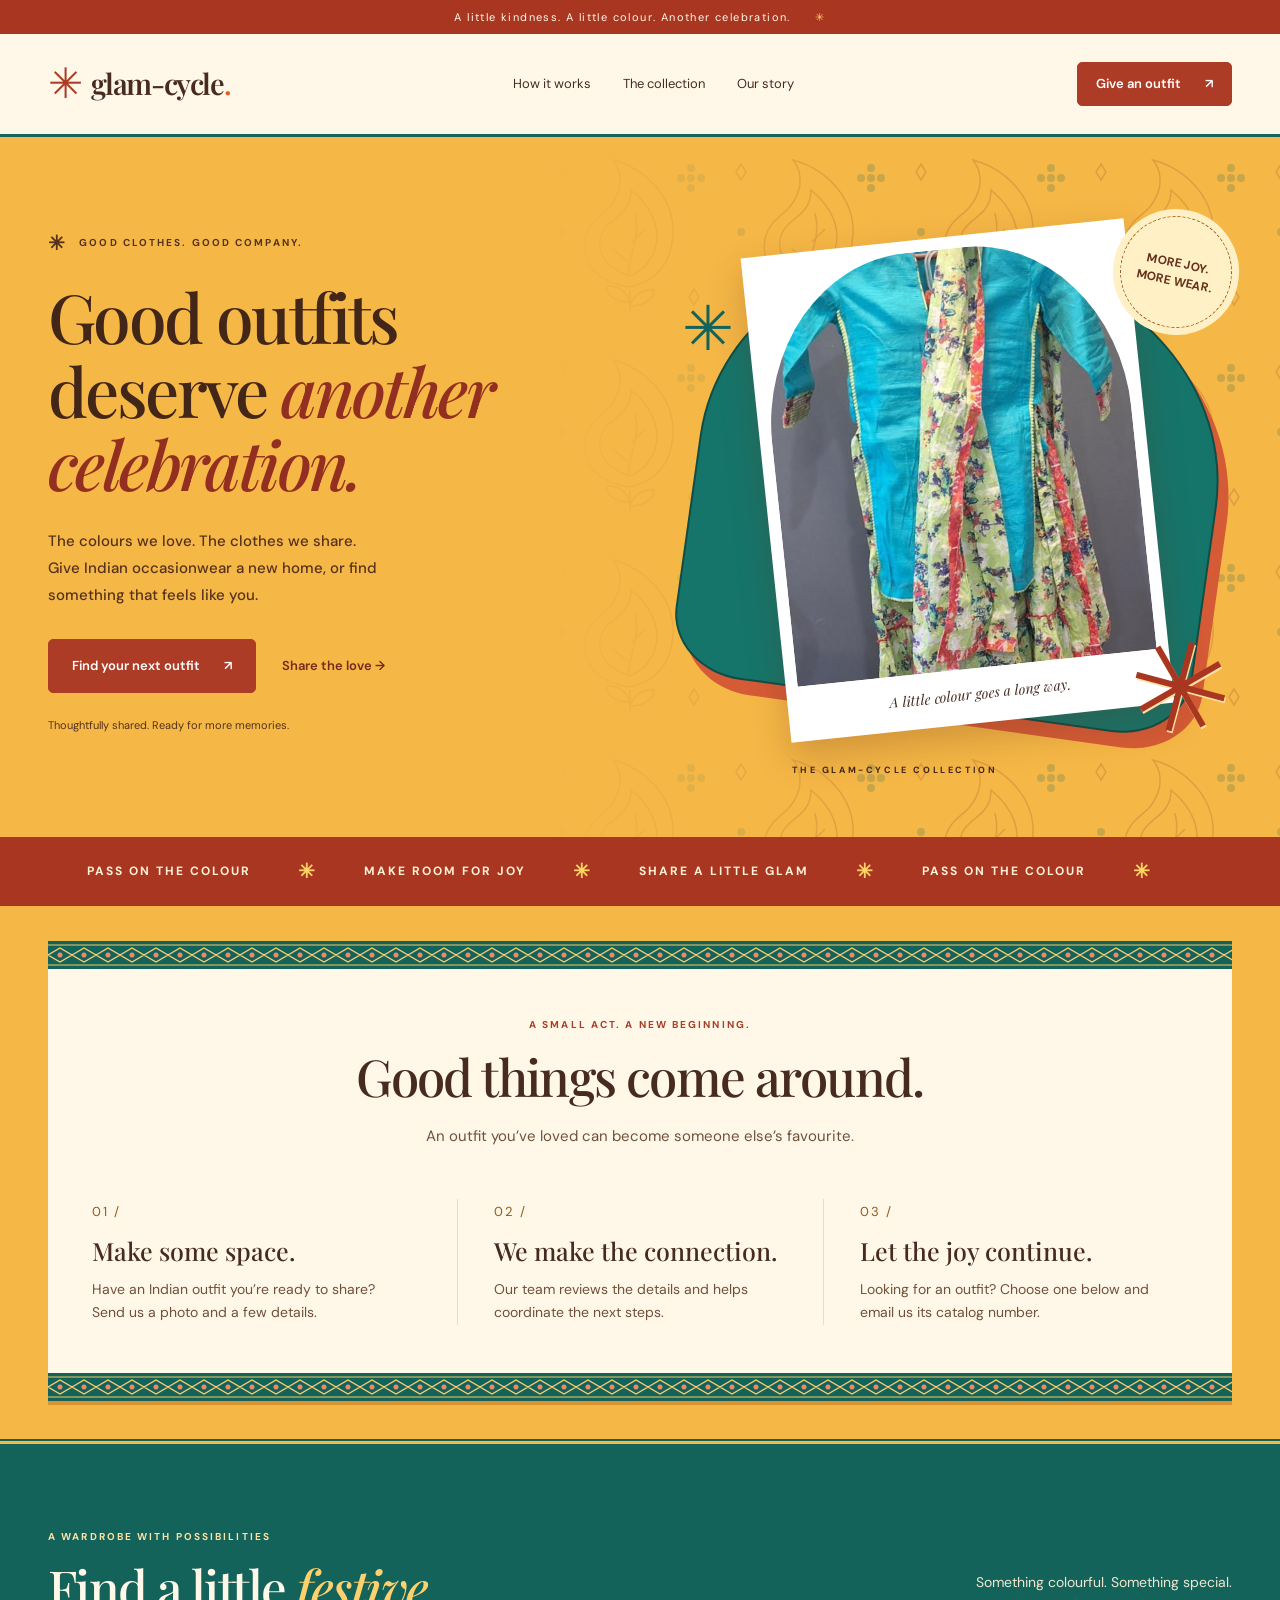
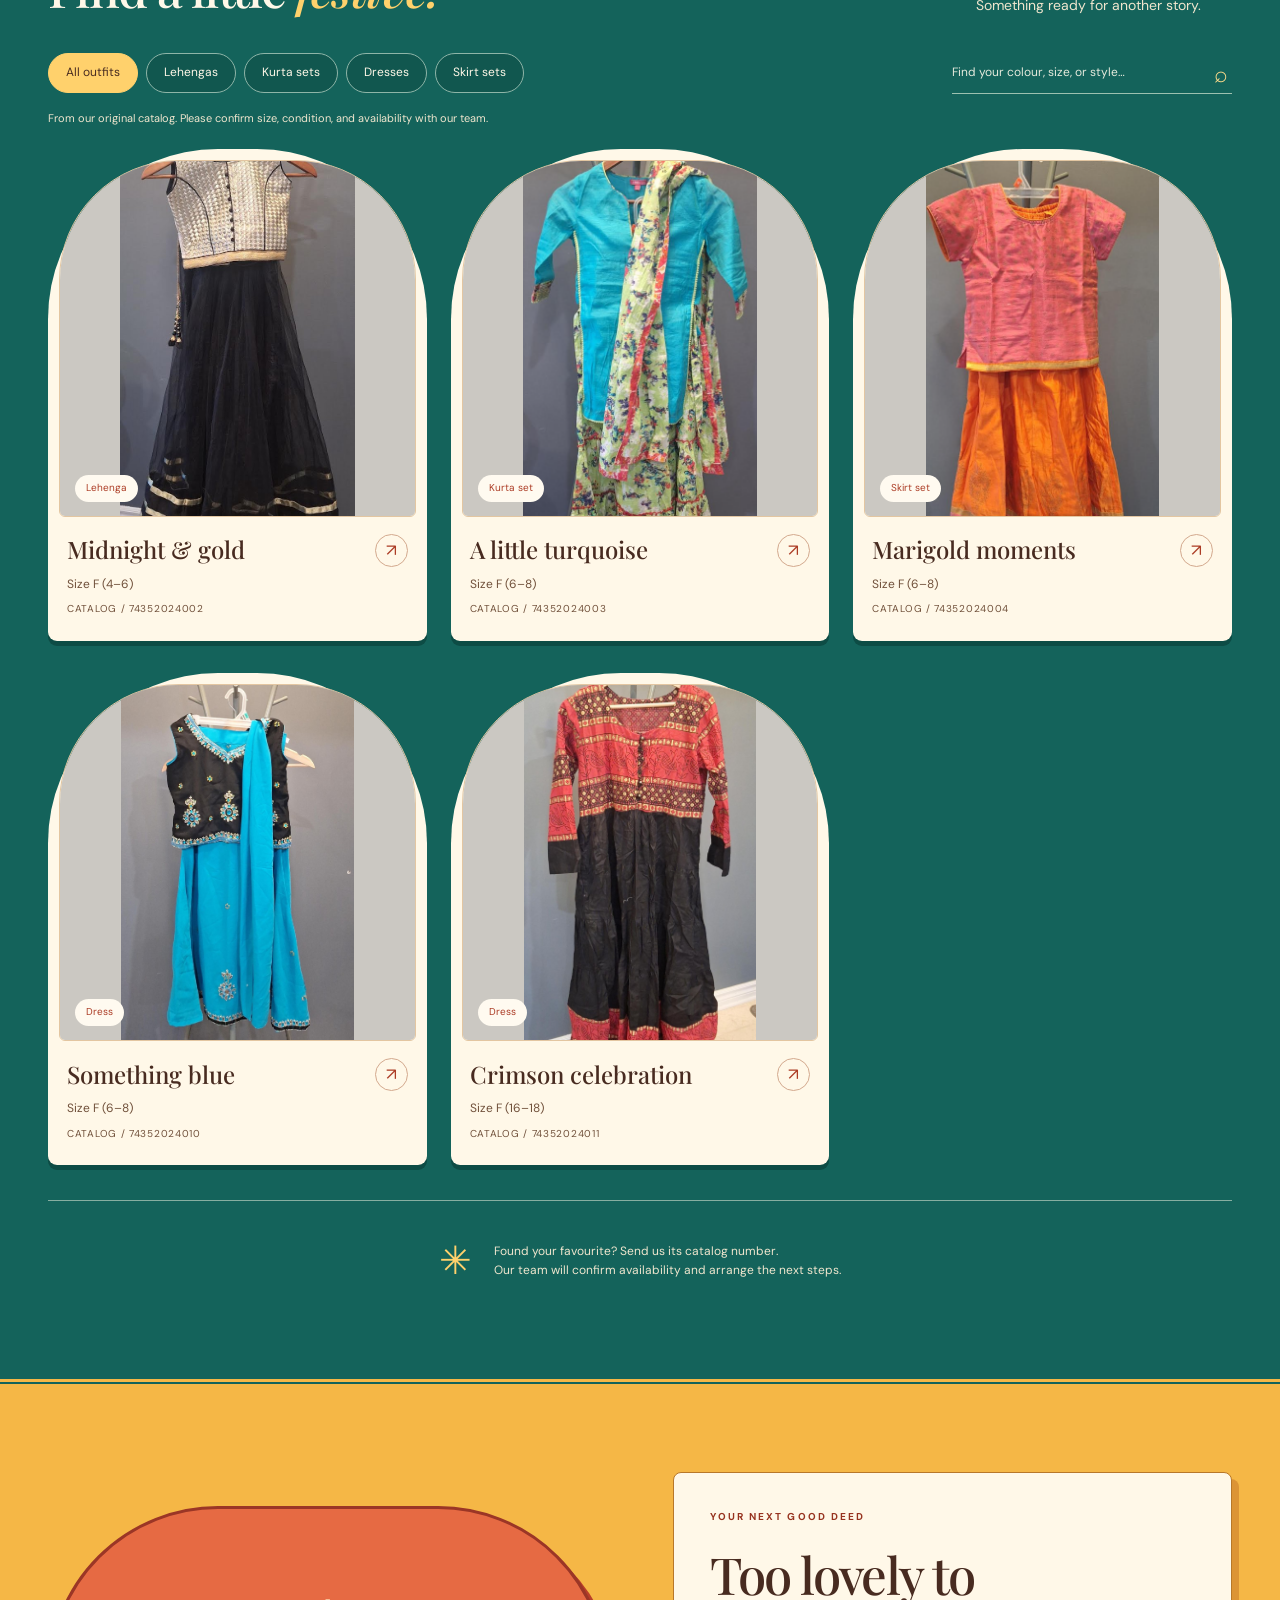
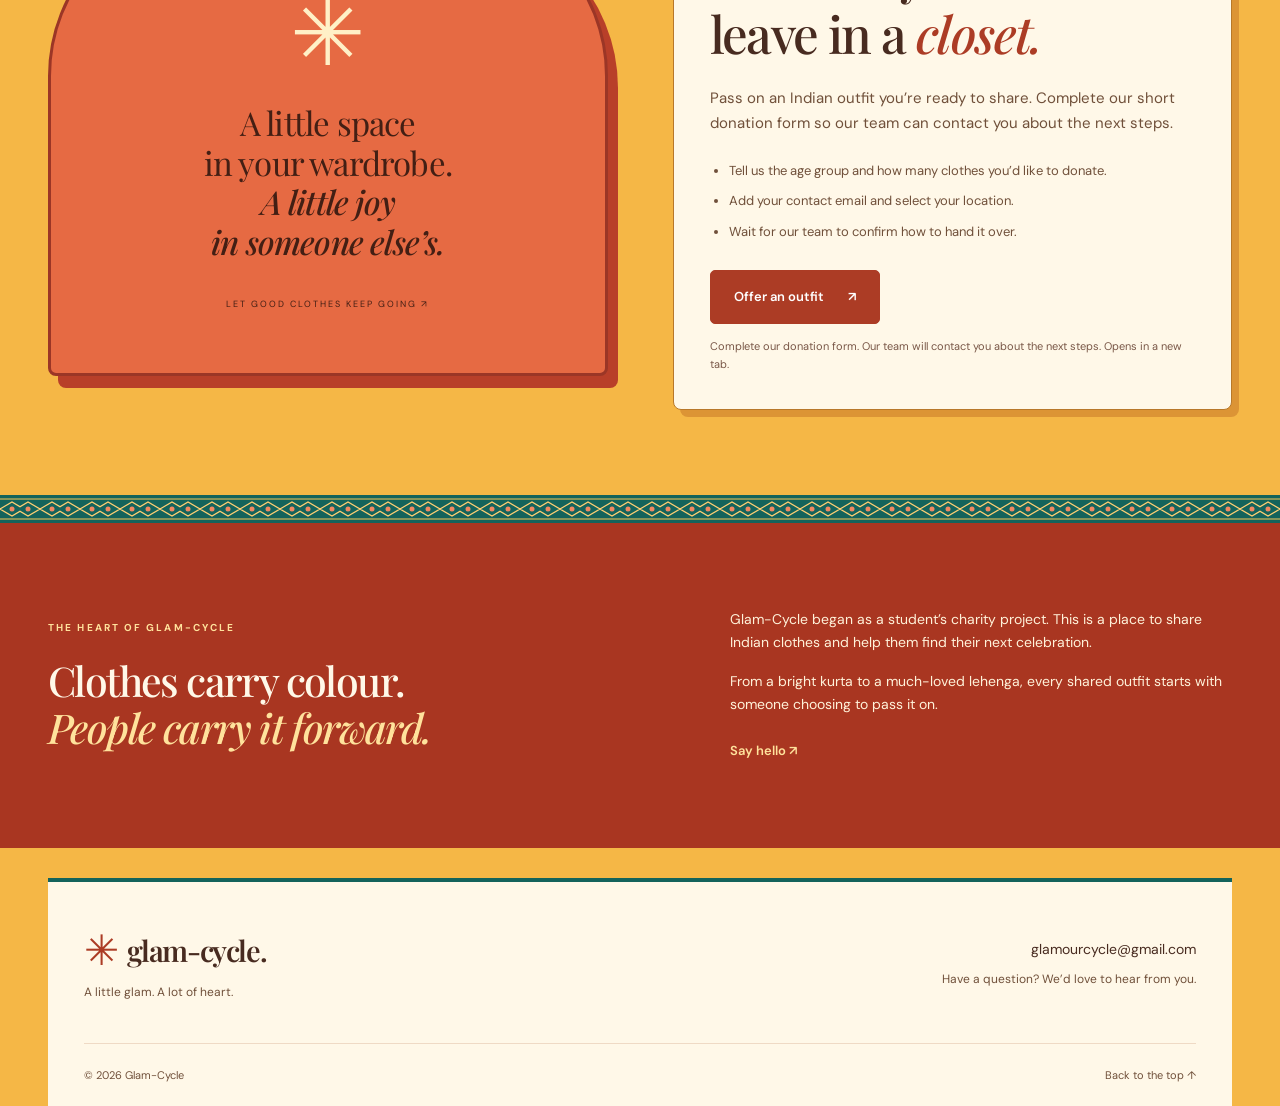
==== index.html @ 5570e5d5 "initial commit. Co-authored-by:" ====
<!doctype html>
<html lang="en">
<head>
<meta charset="utf-8"><meta name="viewport" content="width=device-width,initial-scale=1">
<meta name="theme-color" content="#14635b">
<meta name="description" content="Give Indian occasionwear another celebration. Explore donated outfits and share clothes through Glam-Cycle.">
<title>Glam-Cycle · Another reason to celebrate</title>
<link rel="stylesheet" href="styles.css">
<script src="config.js" defer></script><script src="app.js" defer></script>
</head>
<body>
<a class="skip" href="#main">Skip to content</a>
<div class="announcement">A little kindness. A little colour. Another celebration. <span aria-hidden="true">✳</span></div>
<header class="header"><a href="#" class="brand" aria-label="Glam-Cycle home"><span class="brand-flower" aria-hidden="true">✳</span> glam-cycle<span class="brand-dot">.</span></a><nav aria-label="Main navigation"><a href="#how">How it works</a><a href="#collection">The collection</a><a href="#story">Our story</a></nav><a class="button button-small" href="#donate">Give an outfit <span aria-hidden="true">↗</span></a></header>
<main id="main">
<section class="hero wrap" aria-labelledby="hero-heading">
<div class="hero-copy"><p class="eyebrow"><span aria-hidden="true">✳</span> GOOD CLOTHES. GOOD COMPANY.</p><h1 id="hero-heading">Good outfits<br>deserve <em>another<br>celebration.</em></h1><p class="hero-description">The colours we love. The clothes we share.<br>Give Indian occasionwear a new home, or find something that feels like you.</p><div class="hero-actions"><a class="button" href="#collection">Find your next outfit <span aria-hidden="true">↗</span></a><a class="text-link" href="#donate">Share the love <span aria-hidden="true">→</span></a></div><p class="hero-footnote">Thoughtfully shared. Ready for more memories.</p></div>
<div class="hero-art"><div class="art-ring" aria-hidden="true"></div><div class="hero-tag">MORE JOY.<br>MORE WEAR.</div><figure class="hero-photo"><img src="assets/outfit-74352024003.jpg" alt="Turquoise Indian outfit with a colourful floral dupatta" width="700" height="1000" fetchpriority="high"><figcaption>A little colour goes a long way.</figcaption></figure><div class="flower flower-one" aria-hidden="true">✳</div><div class="flower flower-two" aria-hidden="true">✳</div><span class="art-label">THE GLAM-CYCLE COLLECTION</span></div>
</section>
<div class="ribbon" aria-hidden="true"><div>PASS ON THE COLOUR <span>✳</span> MAKE ROOM FOR JOY <span>✳</span> SHARE A LITTLE GLAM <span>✳</span> PASS ON THE COLOUR <span>✳</span></div></div>
<section class="how wrap section" id="how"><div class="section-heading"><p class="eyebrow">A SMALL ACT. A NEW BEGINNING.</p><h2>Good things come around.</h2><p>An outfit you’ve loved can become someone else’s favourite.</p></div><div class="steps"><article><span class="step-number">01 /</span><h3>Make some space.</h3><p>Have an Indian outfit you’re ready to share? Send us a photo and a few details.</p></article><article><span class="step-number">02 /</span><h3>We make the connection.</h3><p>Our team reviews the details and helps coordinate the next steps.</p></article><article><span class="step-number">03 /</span><h3>Let the joy continue.</h3><p>Looking for an outfit? Choose one below and email us its catalog number.</p></article></div></section>
<section class="collection section" id="collection"><div class="wrap"><div class="collection-heading"><div><p class="eyebrow">A WARDROBE WITH POSSIBILITIES</p><h2>Find a little <em>festive.</em></h2></div><p>Something colourful. Something special.<br>Something ready for another story.</p></div><div class="catalog-toolbar"><div class="filters" role="group" aria-label="Filter outfits by category"><button type="button" class="filter active" data-category="All" aria-pressed="true">All outfits</button><button type="button" class="filter" data-category="Lehenga" aria-pressed="false">Lehengas</button><button type="button" class="filter" data-category="Kurta set" aria-pressed="false">Kurta sets</button><button type="button" class="filter" data-category="Dress" aria-pressed="false">Dresses</button><button type="button" class="filter" data-category="Skirt set" aria-pressed="false">Skirt sets</button></div><label class="search"><span class="sr-only">Search outfits, sizes, or catalog numbers</span><input id="search" type="search" placeholder="Find your colour, size, or style…"><span aria-hidden="true">⌕</span></label></div><p id="catalog-note" class="catalog-note">From our original catalog. Please confirm size, condition, and availability with our team.</p><p class="sr-only" id="results-count" role="status" aria-live="polite"></p><div class="outfit-grid" id="outfit-grid"><p>Loading the collection…</p></div><noscript><p>Enable JavaScript to browse the collection, or <a href="https://www.glamourcycle.com/receive">view the original catalog</a>.</p></noscript><div class="collection-footer"><span aria-hidden="true">✳</span><p>Found your favourite? Send us its catalog number.<br>Our team will confirm availability and arrange the next steps.</p></div></div></section>
<section class="donate wrap section" id="donate"><div class="donate-art" aria-hidden="true"><div class="petal">✳</div><p>A little space<br>in your wardrobe.<br><em>A little joy<br>in someone else’s.</em></p><span>LET GOOD CLOTHES KEEP GOING ↗</span></div><div class="donate-copy"><p class="eyebrow">YOUR NEXT GOOD DEED</p><h2>Too lovely to<br>leave in a <em>closet.</em></h2><p>Pass on an Indian outfit you’re ready to share. Complete our short donation form so our team can contact you about the next steps.</p><ul class="donate-list"><li>Tell us the age group and how many clothes you’d like to donate.</li><li>Add your contact email and select your location.</li><li>Wait for our team to confirm how to hand it over.</li></ul><a id="donate-link" class="button" href="https://docs.google.com/forms/d/e/1FAIpQLScFDdH6EHXGB9z_9jPnfvEMQGiypii4UZYgQSL2YNX6zsxwdA/viewform" target="_blank" rel="noopener noreferrer">Offer an outfit <span aria-hidden="true">↗</span></a><p class="small" id="donate-help">Complete our donation form. Opens in a new tab.</p></div></section>
<section class="story section" id="story"><div class="wrap story-inner"><div><p class="eyebrow">THE HEART OF GLAM-CYCLE</p><h2>Clothes carry colour.<br><em>People carry it forward.</em></h2></div><div><p>Glam-Cycle began as a student’s charity project. This is a place to share Indian clothes and help them find their next celebration.</p><p>From a bright kurta to a much-loved lehenga, every shared outfit starts with someone choosing to pass it on.</p><a class="text-link contact-link" href="mailto:glamourcycle@gmail.com">Say hello <span aria-hidden="true">↗</span></a></div></div></section>
</main>
<footer class="footer wrap"><div><a class="brand" href="#"><span class="brand-flower" aria-hidden="true">✳</span> glam-cycle.</a><p>A little glam. A lot of heart.</p></div><div class="footer-contact"><a class="contact-link" href="mailto:glamourcycle@gmail.com">glamourcycle@gmail.com</a><p>Have a question? We’d love to hear from you.</p></div><div class="footer-bottom"><span>© <span id="year">2026</span> Glam-Cycle</span><a href="#main">Back to the top ↑</a></div></footer>
<dialog id="outfit-dialog" aria-labelledby="dialog-title"><button class="dialog-close" type="button" aria-label="Close outfit details">×</button><div class="dialog-body"><img id="dialog-image" src="assets/outfit-74352024003.jpg" alt=""><div class="dialog-copy"><p class="eyebrow" id="dialog-category"></p><h2 id="dialog-title"></h2><p id="dialog-size"></p><p id="dialog-description"></p><p class="catalog-id" id="dialog-id"></p><a id="request-link" class="button" href="mailto:glamourcycle@gmail.com">Request this outfit ↗</a><p class="small">This opens your email app. Our team will confirm availability before arranging a handover.</p><button id="copy-request" class="text-link" type="button">Copy request details</button><p class="small" id="copy-status" role="status"></p></div></div></dialog>
</body></html>
---- styles.css ----
@import url('https://fonts.googleapis.com/css2?family=DM+Sans:wght@400;500;600;700&family=Playfair+Display:ital,wght@0,500;0,600;0,700;1,500;1,600&display=swap');
:root{--cream:#fffaf0;--plum:#ac3c25;--ink:#482b20;--muted:#795747;--pink:#ffc5a3;--orange:#ffc34d;--line:#efdac5;--serif:'Playfair Display',Georgia,serif;--sans:'DM Sans',Arial,sans-serif}*{box-sizing:border-box}html{scroll-behavior:smooth;scroll-padding-top:90px}body{margin:0;background:var(--cream);color:var(--ink);font:15px/1.65 var(--sans)}a{color:inherit;text-decoration:none}button,input{font:inherit}button,a,input{touch-action:manipulation}button{cursor:pointer}img{max-width:100%;display:block}h1,h2,h3,p,figure{margin:0}h1,h2,h3{font-family:var(--serif);font-weight:500;line-height:1.15}h2{font-size:clamp(34px,4vw,51px);letter-spacing:-1.6px}em{font-weight:500;color:var(--plum)}p+p{margin-top:16px}.wrap{width:min(1200px,calc(100% - 96px));margin-inline:auto}.announcement{text-align:center;background:var(--plum);color:var(--cream);padding:8px 20px;font-size:11px;letter-spacing:1.1px}.announcement span{margin-left:20px;color:var(--orange)}.header{max-width:1440px;margin:auto;display:flex;align-items:center;justify-content:space-between;padding:26px 48px;gap:24px;border-bottom:1px solid var(--line)}.brand{display:inline-flex;align-items:center;font-family:var(--serif);font-size:29px;font-weight:600;letter-spacing:-1.4px;white-space:nowrap}.brand-flower{font:42px/1 var(--sans);color:var(--plum);margin-right:9px}.brand-dot{color:#de622c}.header nav{display:flex;gap:32px;font-size:13px}.header nav a:hover,.text-link:hover,.footer a:hover{text-decoration:underline;text-underline-offset:5px}.button{display:inline-flex;align-items:center;justify-content:center;gap:24px;background:var(--plum);color:white;border:1px solid var(--plum);padding:15px 23px;border-radius:5px;font-size:13px;font-weight:600;transition:transform .2s,background .2s}.button:hover{background:#8b2d1b;transform:translateY(-2px)}.button-small{padding:10px 18px}.hero{display:grid;grid-template-columns:1.1fr 1fr;align-items:center;gap:30px;padding-block:65px 78px;min-height:700px}.eyebrow{font-size:10px;font-weight:700;letter-spacing:2.1px;color:var(--plum);margin-bottom:20px}.eyebrow span{color:#b86c23;font-size:20px;margin-right:8px;vertical-align:middle}h1{font-size:clamp(48px,5.3vw,73px);line-height:1.08;letter-spacing:-2.6px}h1 em{color:var(--plum)}.hero-description{max-width:385px;color:var(--muted);margin-top:28px;font-size:15px;line-height:1.8}.hero-actions{display:flex;align-items:center;gap:26px;margin-top:30px}.text-link{font-weight:600;font-size:13px;background:none;padding:0;border:0;color:var(--plum)}.hero-footnote{font-size:11px;margin-top:23px;color:var(--muted)}.hero-art{position:relative;min-height:535px;display:flex;justify-content:center;align-items:center}.art-ring{position:absolute;width:95%;height:85%;background:#ffdbab;border-radius:48% 48% 14% 14%;transform:rotate(8deg)}.hero-photo{position:relative;width:70%;transform:rotate(-6deg);background:white;padding:12px 12px 0;box-shadow:0 14px 35px #b9482420}.hero-photo img{height:420px;width:100%;object-fit:cover;object-position:center 45%;border-radius:42% 42% 0 0}.hero-photo figcaption{text-align:center;font-family:var(--serif);font-size:14px;font-style:italic;padding:14px 0 18px}.hero-tag{position:absolute;z-index:2;top:3px;right:0;background:var(--orange);width:112px;height:112px;border-radius:50%;display:flex;align-items:center;justify-content:center;font-size:12px;font-weight:700;text-align:center;line-height:1.5;transform:rotate(12deg);border:1px dashed #7a451e;outline:7px solid var(--orange)}.flower{position:absolute;line-height:1;z-index:2}.flower-one{font-size:125px;color:var(--plum);bottom:-4px;right:0;transform:rotate(15deg)}.flower-two{font-size:62px;color:#d3542d;left:0;top:85px}.art-label{position:absolute;bottom:-30px;left:20%;font-size:9px;letter-spacing:2.6px}.ribbon{background:var(--orange);padding:15px 0;overflow:hidden;border-block:1px solid #d7972b}.ribbon>div{white-space:nowrap;text-align:center;font-weight:700;font-size:12px;letter-spacing:2px}.ribbon span{margin:0 42px;font-size:20px;vertical-align:middle;color:var(--plum)}.section{padding-block:85px}.section-heading{text-align:center}.section-heading .eyebrow{margin-bottom:14px}.section-heading>p:last-child{margin-top:18px;color:var(--muted)}.steps{display:grid;grid-template-columns:repeat(3,1fr);margin-top:50px}.steps article{padding:0 36px;border-left:1px solid var(--line)}.steps article:first-child{border-left:0;padding-left:0}.steps article:last-child{padding-right:0}.step-number{color:#925b1d;font-size:13px;letter-spacing:2px}.steps h3{font-size:25px;margin:13px 0}.steps p{color:var(--muted);font-size:14px;max-width:300px}.collection{background:#fff0d8}.collection-heading{display:flex;align-items:flex-end;justify-content:space-between;gap:30px}.collection-heading .eyebrow{margin-bottom:13px}.collection-heading>p{font-size:14px;color:var(--muted)}.catalog-toolbar{display:flex;justify-content:space-between;align-items:center;gap:20px;margin:36px 0 15px}.filters{display:flex;gap:8px;flex-wrap:wrap}.filter{padding:9px 17px;border:1px solid #e6c9a7;border-radius:30px;background:transparent;color:var(--ink);font-size:12px}.filter.active{background:var(--plum);color:white;border-color:var(--plum)}.search{position:relative;flex:0 1 280px}.search input{background:transparent;width:100%;border:0;border-bottom:1px solid #b58b70;padding:10px 25px 10px 0;font-size:12px;border-radius:0;color:var(--ink)}.search span:last-child{position:absolute;right:4px;top:3px;font-size:23px}.catalog-note{font-size:11px;color:var(--muted);margin-bottom:22px}.outfit-grid{display:grid;grid-template-columns:repeat(3,minmax(0,1fr));gap:32px 24px}.outfit-card{min-width:0}.card-image-button{position:relative;display:block;width:100%;padding:0;border:0;background:#d6d0ca;overflow:hidden;border-radius:120px 120px 6px 6px}.card-image-button img{width:100%;height:355px;object-fit:cover;object-position:center 40%;transition:transform .4s}.card-image-button:hover img{transform:scale(1.035)}.card-badge{position:absolute;left:15px;bottom:14px;font-size:10px;background:var(--cream);padding:5px 11px;border-radius:20px;color:var(--plum)}.card-details{padding:17px 1px}.card-heading{display:flex;align-items:center;justify-content:space-between;gap:10px}.card-heading h3{font-size:24px}.card-open{border:1px solid #d3a98e;border-radius:50%;background:none;width:33px;height:33px;flex-shrink:0;color:var(--plum);font-size:17px}.card-meta{font-size:12px;color:var(--muted);margin-top:8px}.catalog-id{font-size:10px;letter-spacing:.7px;color:var(--muted);margin-top:7px}.collection-footer{display:flex;justify-content:center;align-items:center;gap:22px;margin-top:35px;padding-top:28px;border-top:1px solid #e6c9a7}.collection-footer>span{font-size:39px;color:var(--plum)}.collection-footer p{font-size:12px;color:var(--muted)}.donate{display:grid;grid-template-columns:1fr 1fr;gap:95px;align-items:center}.donate-art{background:var(--pink);border-radius:170px 170px 8px 8px;min-height:470px;padding:55px 40px 35px;display:flex;flex-direction:column;align-items:center;justify-content:center;text-align:center;position:relative;overflow:hidden;border:1px solid #e8a77d}.petal{color:var(--plum);font-size:90px;line-height:1;margin-bottom:23px}.donate-art p{font-family:var(--serif);font-size:33px;line-height:1.2;letter-spacing:-.8px}.donate-art>span{font-size:9px;letter-spacing:2px;margin-top:35px}.donate-copy>p:not(.eyebrow):not(.small){color:var(--muted);margin-top:24px}.donate-list{padding-left:19px;margin:24px 0 28px;color:var(--muted);font-size:13px}.donate-list li+li{margin-top:9px}.small{font-size:11px;color:var(--muted);margin-top:13px}.story{background:var(--plum);color:var(--cream)}.story-inner{display:grid;grid-template-columns:1.2fr 1fr;gap:80px;align-items:center}.story .eyebrow{color:var(--orange)}.story h2{font-size:41px}.story em{color:var(--pink)}.story p:not(.eyebrow){color:#63412c;font-size:14px}.story .text-link{display:inline-block;color:var(--orange);margin-top:24px}.footer{padding-top:45px;display:flex;flex-wrap:wrap;justify-content:space-between;gap:25px}.footer p{font-size:12px;color:var(--muted);margin-top:8px}.footer-contact{text-align:right;padding-top:10px}.footer-contact a{font-size:14px}.footer-bottom{flex-basis:100%;border-top:1px solid var(--line);display:flex;justify-content:space-between;padding:22px 0;font-size:11px;color:var(--muted);margin-top:15px}.sr-only{position:absolute;width:1px;height:1px;overflow:hidden;clip:rect(0,0,0,0);white-space:nowrap}.skip{position:fixed;z-index:100;top:5px;left:5px;transform:translateY(-150%);background:white;padding:12px}.skip:focus{transform:translateY(0)}:focus-visible{outline:3px solid #a65918;outline-offset:4px}.empty{grid-column:1/-1;padding:50px 20px;text-align:center;color:var(--muted)}dialog{border:0;border-radius:12px;padding:0;width:min(850px,calc(100% - 32px));max-height:90dvh;color:var(--ink);background:var(--cream);box-shadow:0 25px 100px #0004}dialog::backdrop{background:#422515c9;backdrop-filter:blur(4px)}.dialog-close{position:absolute;top:12px;right:12px;z-index:2;width:38px;height:38px;border:0;border-radius:50%;background:var(--cream);color:var(--plum);font-size:28px}.dialog-body{display:grid;grid-template-columns:1fr 1fr}.dialog-body>img{width:100%;height:100%;max-height:650px;object-fit:cover}.dialog-copy{padding:50px 32px 30px}.dialog-copy h2{font-size:36px}.dialog-copy>p{margin-top:18px}.dialog-copy .button{margin-top:25px;gap:5px}.dialog-copy .text-link{margin-top:16px}body.modal-open{overflow:hidden}
@media(min-width:1450px){.hero{min-height:750px}.hero-art{min-height:560px}}
@media(max-width:1000px){.wrap{width:calc(100% - 56px)}.header{padding:22px 28px}.header nav{gap:18px}.hero{gap:10px;min-height:640px}.hero-art{min-height:480px}.hero-photo{width:82%}.hero-photo img{height:370px}.hero-tag{width:90px;height:90px;font-size:10px;right:-4px}.flower-one{font-size:95px}.hero-actions{gap:15px}.catalog-toolbar{align-items:flex-start;flex-direction:column}.search{flex:auto;width:100%}.donate{gap:45px}.story-inner{gap:40px}.card-image-button img{height:320px}.card-heading h3{font-size:21px}}
@media(max-width:700px){html{scroll-padding-top:20px}.wrap{width:calc(100% - 36px)}.announcement{font-size:9px;letter-spacing:.4px}.announcement span{margin-left:5px}.header{padding:18px;gap:10px;flex-wrap:wrap}.brand{font-size:26px}.brand-flower{font-size:33px}.header nav{order:3;width:100%;justify-content:center;gap:30px;padding-top:8px;font-size:12px}.button-small{font-size:11px;padding:8px 12px;gap:9px}.hero{grid-template-columns:1fr;padding-block:40px 60px;gap:35px}.hero-copy{padding-inline:5px}h1{font-size:clamp(48px,10.8vw,66px);letter-spacing:-2px}.hero-description{font-size:14px;max-width:340px}.hero-actions{gap:20px}.hero-art{min-height:450px;max-width:420px;width:100%;margin:auto}.hero-photo{width:69%}.hero-photo img{height:350px}.hero-tag{right:6%;top:0}.flower-one{bottom:-5px;right:6%;font-size:95px}.flower-two{left:2%;top:65px}.art-ring{width:85%}.ribbon>div{text-align:left;padding-left:25px;font-size:10px}.ribbon span{margin:0 20px}.section{padding-block:55px}h2{font-size:37px;letter-spacing:-1.2px}.section-heading{text-align:left}.steps{grid-template-columns:1fr;gap:25px;margin-top:30px}.steps article,.steps article:first-child,.steps article:last-child{border:0;border-top:1px solid var(--line);padding:20px 0 0}.steps h3{font-size:26px}.steps p{max-width:none}.collection-heading{display:block}.collection-heading>p{margin-top:18px}.catalog-toolbar{margin-top:25px}.filters{gap:6px}.filter{padding:8px 13px;font-size:11px}.outfit-grid{grid-template-columns:repeat(2,minmax(0,1fr));gap:20px 13px}.card-image-button img{height:260px}.card-heading{align-items:flex-start}.card-heading h3{font-size:21px;line-height:1.18}.card-open{width:27px;height:27px;font-size:15px}.card-meta{font-size:11px}.catalog-id{font-size:9px;letter-spacing:0}.card-badge{font-size:9px;left:9px;bottom:9px;padding:3px 8px}.collection-footer{align-items:flex-start;gap:14px}.donate{grid-template-columns:1fr;gap:35px}.donate-art{min-height:380px;max-width:450px;width:100%;margin:auto;padding-block:38px}.donate-art p{font-size:30px}.petal{font-size:65px}.story-inner{grid-template-columns:1fr;gap:28px}.story h2{font-size:35px}.footer{gap:20px}.footer-contact{text-align:left;padding-top:0}.footer-bottom{margin-top:0}.dialog-body{grid-template-columns:1fr}.dialog-body>img{height:330px;object-fit:contain;background:#d6d0ca}.dialog-copy{padding:28px 24px}.dialog-copy h2{font-size:32px}}
@media(max-width:360px){.hero-actions{align-items:flex-start;flex-direction:column}.card-image-button img{height:220px}.card-heading h3{font-size:18px}.header nav{gap:19px}}
@media(prefers-reduced-motion:reduce){html{scroll-behavior:auto}*,*::before,*::after{transition:none!important}}
/* Show the complete garment so visitors can inspect its length and included pieces. */
.card-image-button img{object-fit:contain;background:#cbc8c2}
.skip{position:absolute;top:-100px;transform:none}.skip:focus{top:8px;transform:none}

/* Warm, bright accents with dark text for readable contrast. */
.announcement{background:var(--orange);color:var(--ink)}
.announcement span{color:var(--plum)}
.story{background:#ffe2a0;color:var(--ink)}
.story .eyebrow,.story .text-link{color:#8b351e}
.story em{color:var(--plum)}
.hero-tag{background:#ffc34d;outline-color:#ffc34d}
/* Textile-inspired colour fields, paisley blocks, and woven borders. */
body{background:#f5b746}
.header{background:#fff8e8;border-bottom:3px solid #17645a;position:relative;z-index:1}
.announcement{background:#a93621;color:#fff8e8;letter-spacing:1.4px}
.announcement span{color:#ffd26c}
.hero{isolation:isolate;position:relative}
.hero::before{content:"";position:absolute;z-index:-1;inset:0;left:50%;width:100vw;transform:translateX(-50%);background:linear-gradient(90deg,#f5b746 0%,#f5b746 43%,#f5b74620 68%),url('assets/block-print.svg') repeat}
.hero h1{color:#422618}
.hero h1 em{color:#932f20}
.hero .eyebrow,.hero .eyebrow span,.hero-description,.hero-footnote{color:#56321d}
.hero .text-link{color:#762a1c}
.hero-description{font-weight:500}
.art-ring{background:#16756a;border:2px solid #104d47;box-shadow:12px 14px 0 #d45b36}
.hero-photo{box-shadow:0 15px 35px #66311840}
.hero-tag{background:#fff1c5;outline-color:#fff1c5;color:#66311c;border-color:#9f572c}
.flower-one{color:#a93621;text-shadow:2px 2px #ffe0a1}
.flower-two{color:#14635b}
.art-label{color:#422618;font-weight:700}
.ribbon{background:#a93621;color:#fff1d6;border-top:0;border-bottom:0;padding:18px 0;position:relative}
.ribbon span{color:#ffd365}
.how{background:#fff8e8;padding:76px 44px;position:relative;margin-block:35px;box-shadow:0 4px 0 #d89332}
.how::before,.how::after{content:"";position:absolute;height:28px;left:0;right:0;background:url('assets/textile-border.svg') repeat-x}
.how::before{top:0}.how::after{bottom:0}
.how .steps p,.section-heading>p:last-child{color:#70503a}
.collection{background:#14635b;border-block:8px double #f5b746;color:#fff8e8}
.collection h2 em{color:#ffd16c}
.collection .eyebrow{color:#ffe1a0}
.collection-heading>p,.catalog-note,.collection-footer p{color:#f0e6ce}
.collection-footer{border-color:#87aea1}
.collection-footer>span{color:#ffd16c}
.filter{color:#fff8e8;border-color:#8eb5a8;background:#11574f}
.filter.active{background:#ffd16c;border-color:#ffd16c;color:#482b20}
.filter:hover{border-color:#ffd16c}
.search input{color:#fff8e8;border-color:#9dc1b0}
.search input::placeholder{color:#e5eadc;opacity:1}
.search span:last-child{color:#ffdc8b}
.outfit-card{background:#fff8e8;border-radius:170px 170px 9px 9px;padding:11px;box-shadow:0 5px 0 #0d4c45;color:#482b20}
.card-details{padding:17px 8px 12px}
.card-image-button{border:1px solid #e3c6a1}
.card-meta,.catalog-id{color:#70503a}
.collection .empty{color:#fff8e8}
.donate{position:relative;gap:65px}
.donate-art{background:#e66a43;border:3px solid #9b3626;box-shadow:10px 12px 0 #b83f29;color:#431f14}
.donate-art em{color:#431f14}
.donate-art .petal{color:#fff0c7}
.donate-copy{background:#fff8e8;padding:36px;border:1px solid #b87829;box-shadow:7px 7px 0 #dc9435;border-radius:8px}
.donate-copy .eyebrow{color:#97331f}
.donate-copy>p:not(.eyebrow):not(.small),.donate-list{color:#70503a}
.story{background:#a93621;color:#fff8e8;position:relative;border-top:28px solid transparent;border-image:url('assets/textile-border.svg') 28 repeat}
.story .eyebrow,.story .text-link,.story em{color:#ffe29c}
.story p:not(.eyebrow){color:#fff2da}
.footer{background:#fff8e8;padding-inline:36px;margin-top:30px;border-top:4px solid #14635b}
.footer p,.footer-bottom{color:#70503a}
@media(max-width:1000px){.donate{gap:35px}.donate-copy{padding:25px}}
@media(max-width:700px){.hero::before{background:linear-gradient(180deg,#f5b746 0%,#f5b746 45%,#f5b74600 70%),url('assets/block-print.svg') repeat}.how{padding:65px 23px;margin-block:22px}.outfit-card{padding:7px}.card-details{padding:13px 3px 8px}.card-heading h3{font-size:20px}.donate-copy{padding:28px 23px}.footer{padding-inline:22px}.hero-tag{background:#fff1c5}.story{border-top:0}.story::before{content:"";height:28px;position:absolute;left:0;right:0;top:0;background:url('assets/textile-border.svg') repeat-x}}
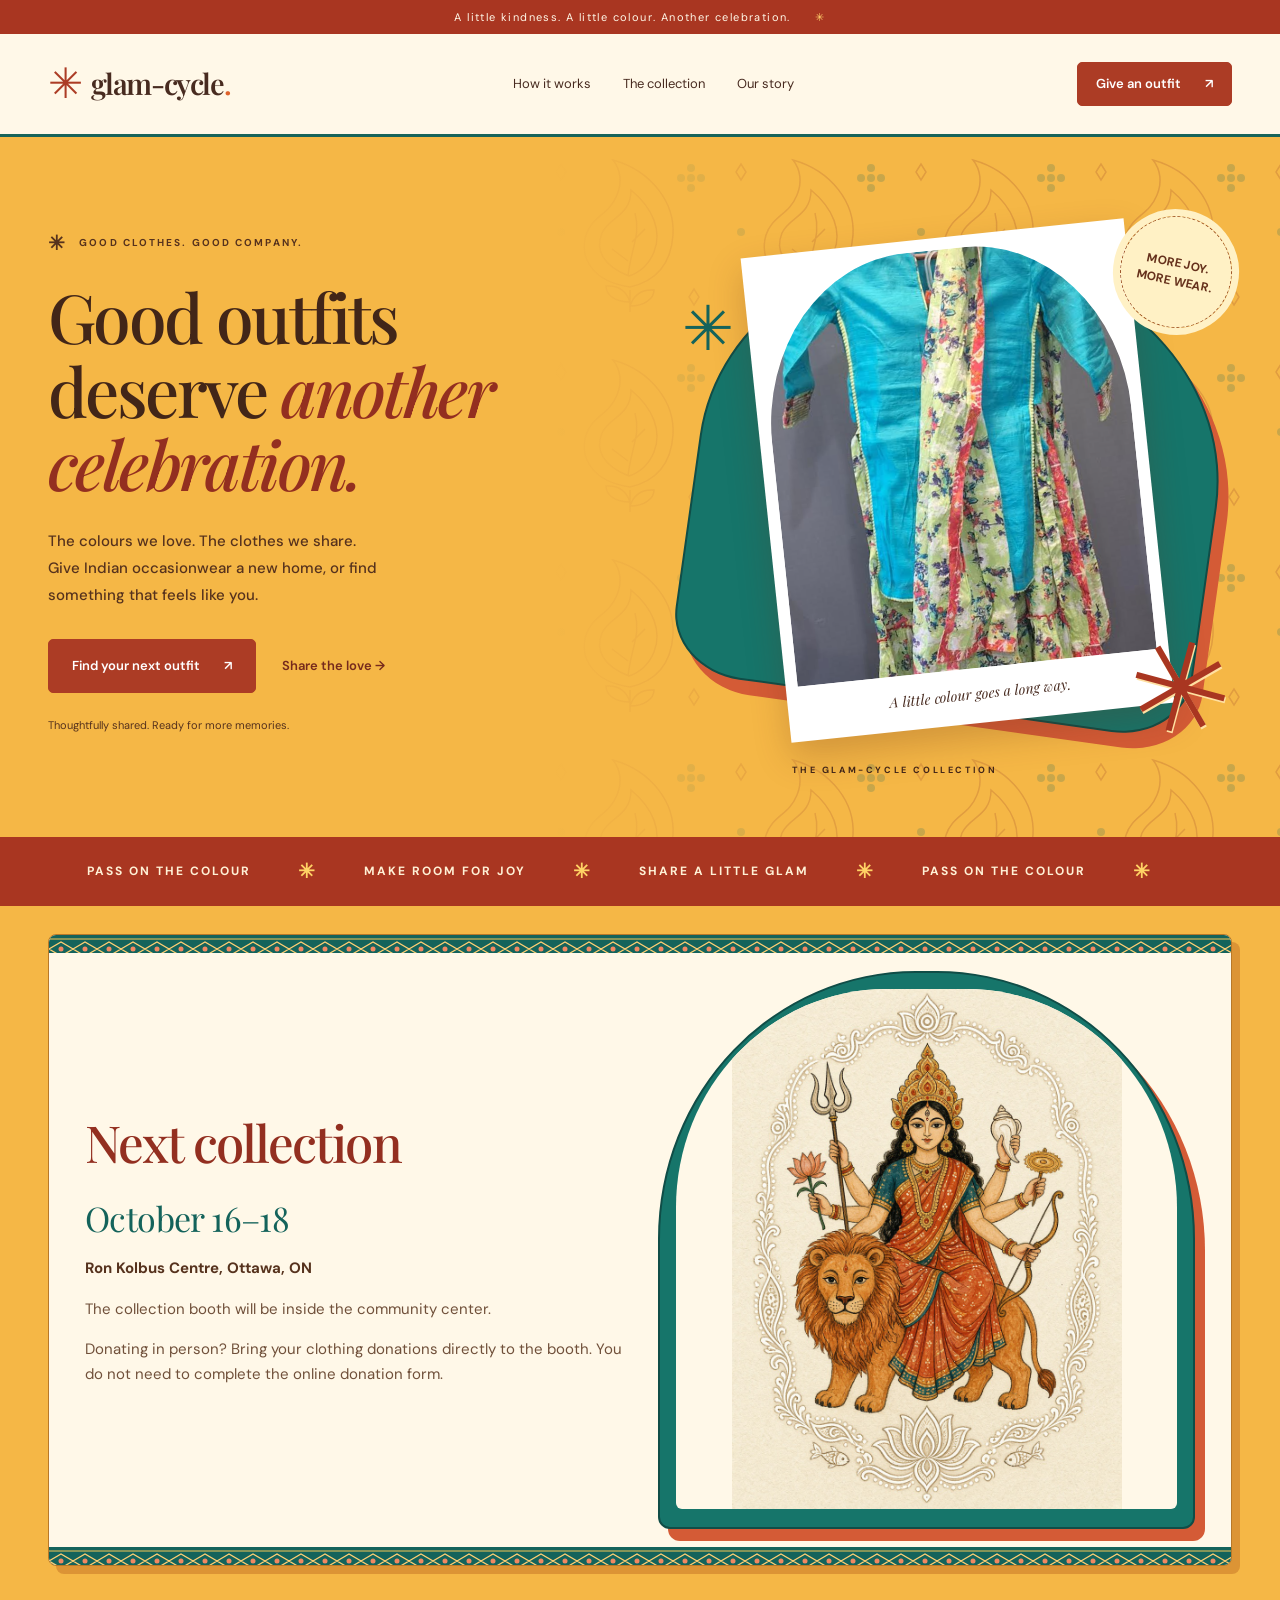
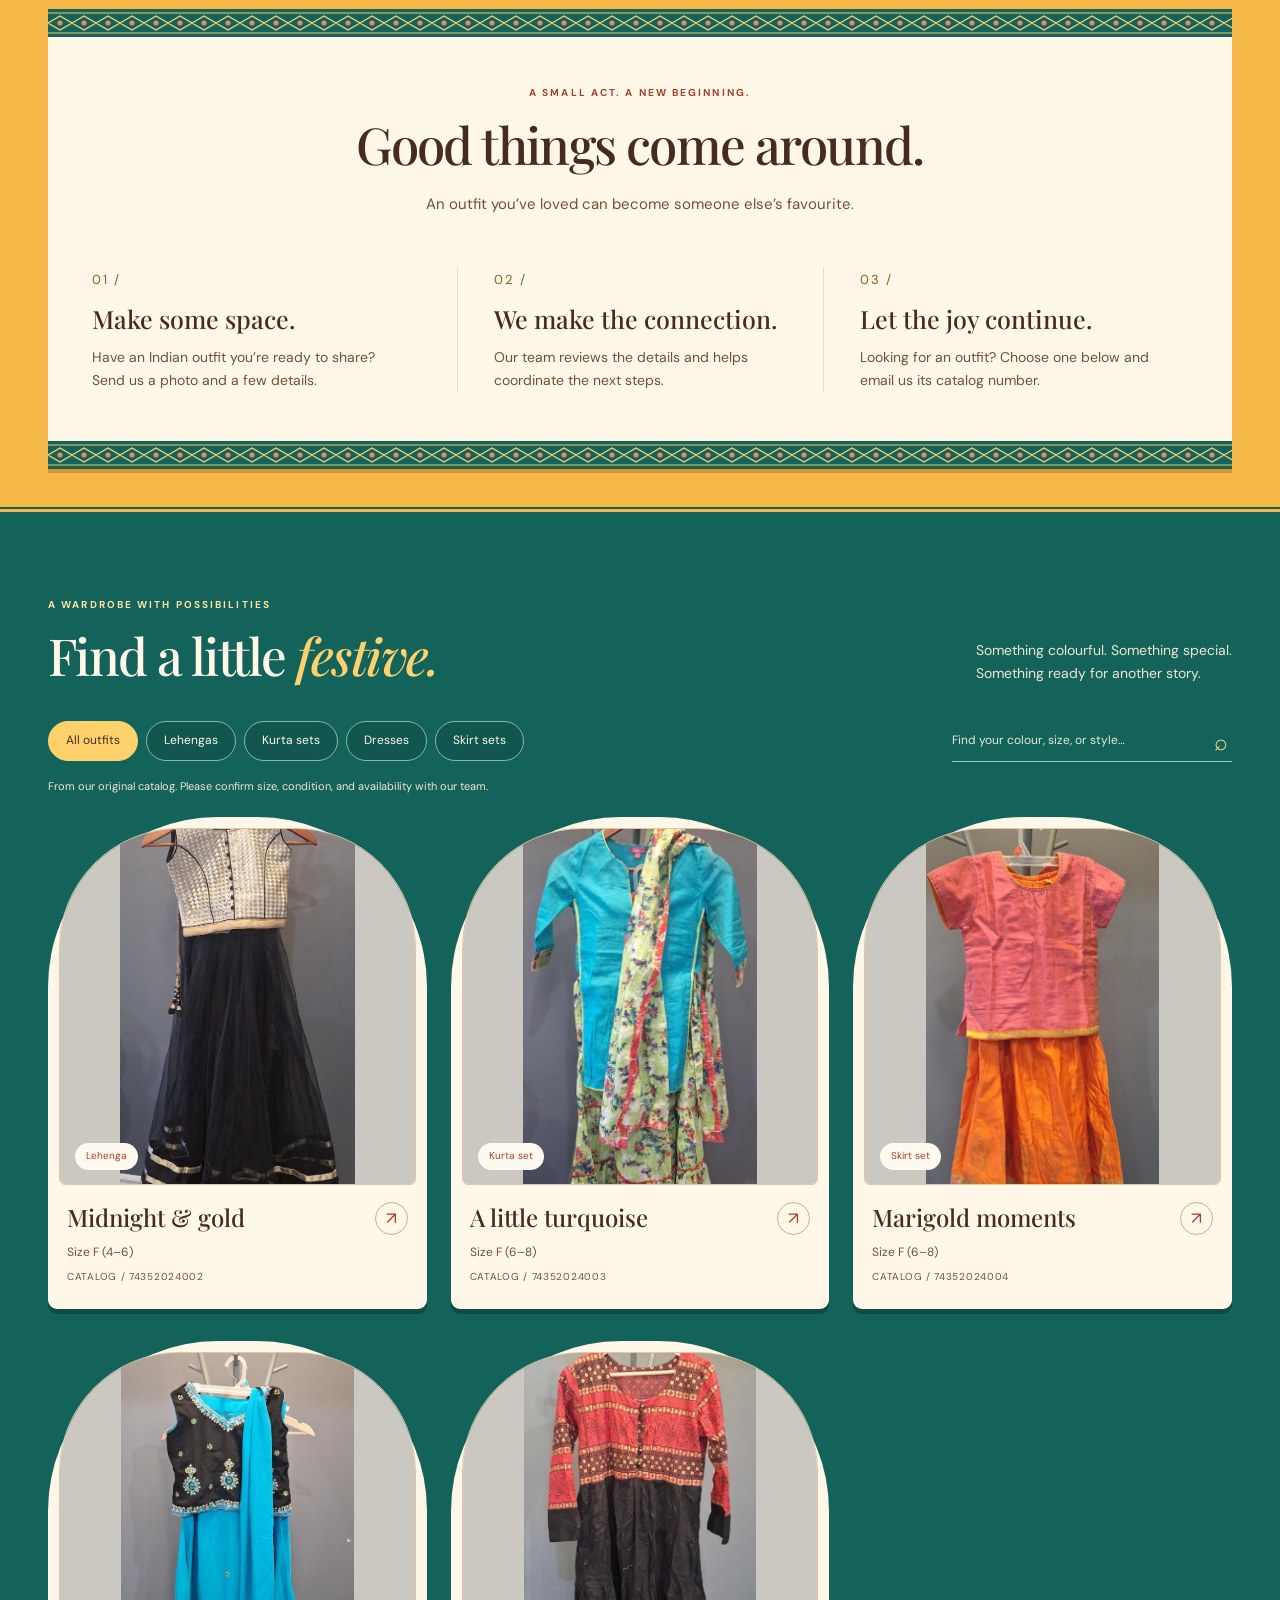
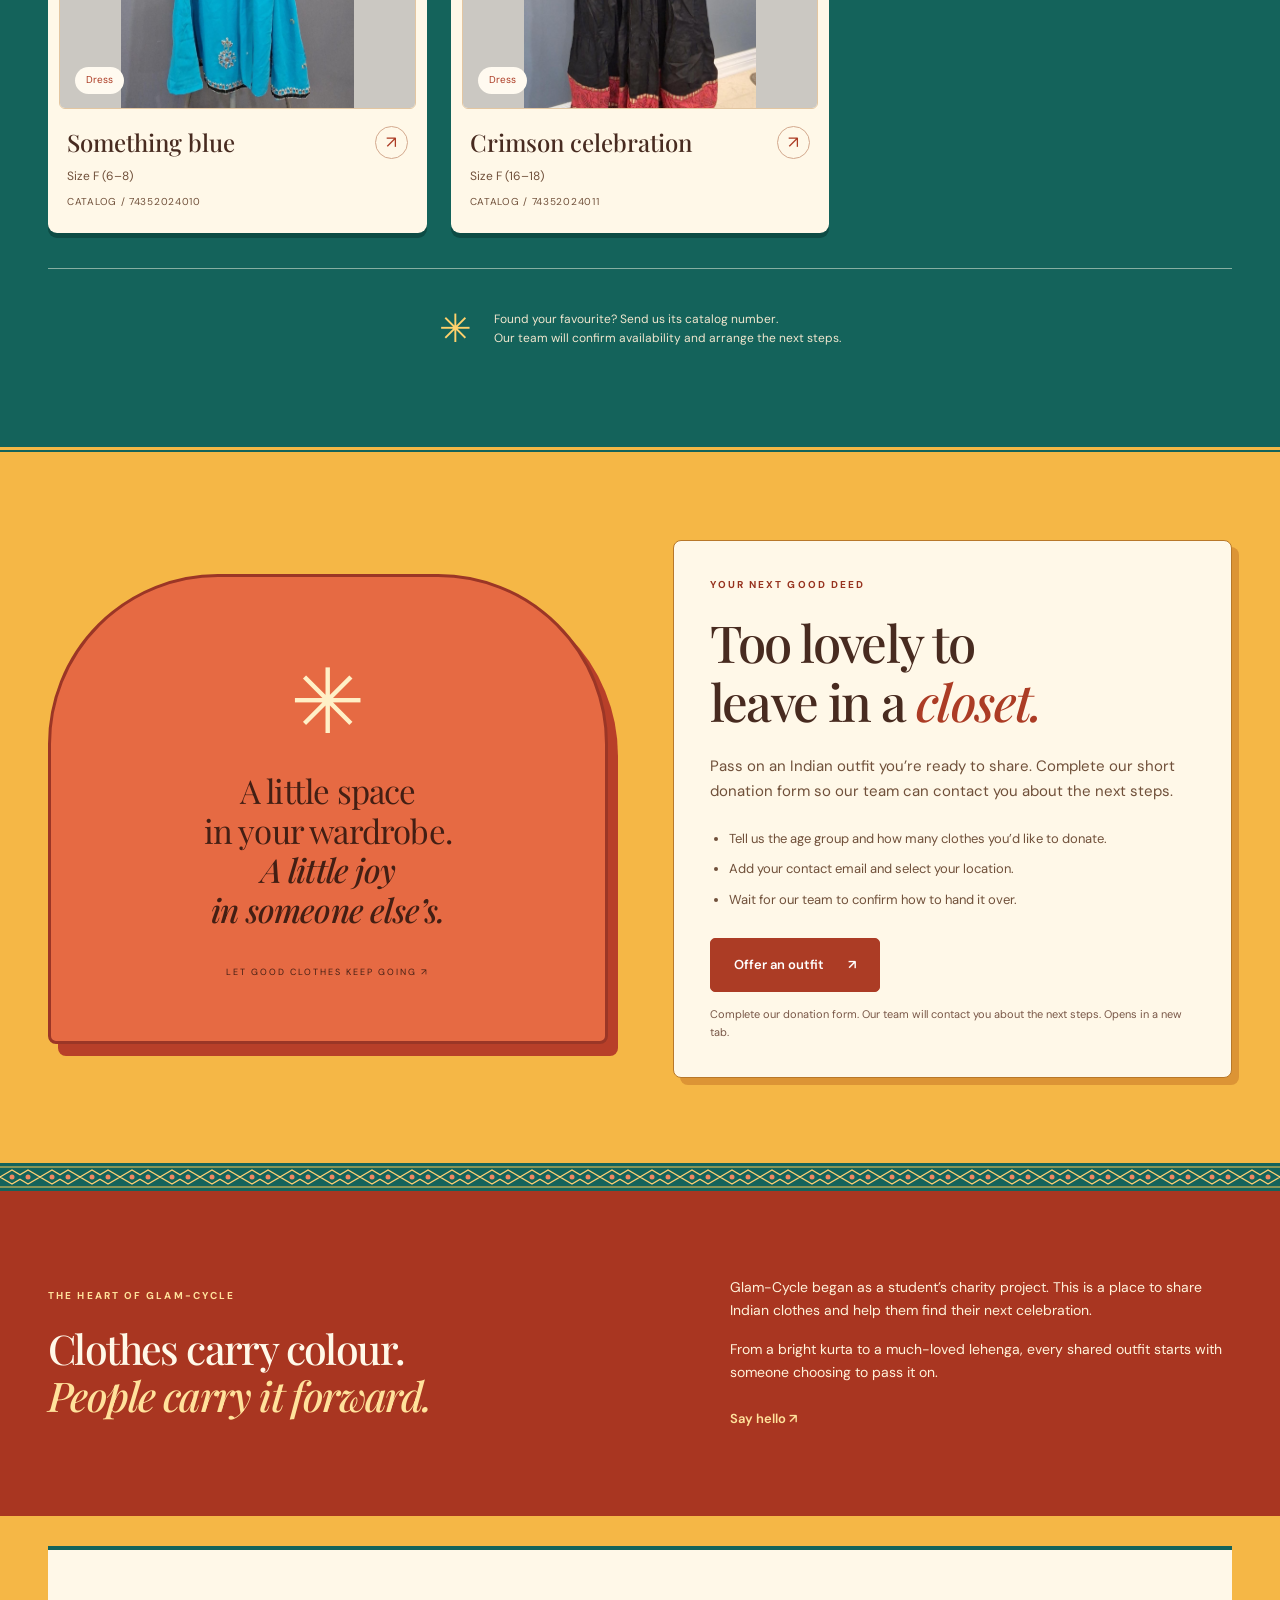
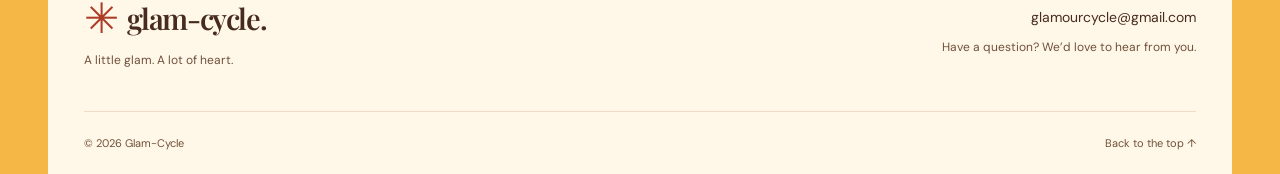
==== commit 8b58e7d0: "collection update." ====
--- a/index.html
+++ b/index.html
@@ -18,6 +18,22 @@
 <div class="hero-art"><div class="art-ring" aria-hidden="true"></div><div class="hero-tag">MORE JOY.<br>MORE WEAR.</div><figure class="hero-photo"><img src="assets/outfit-74352024003.jpg" alt="Turquoise Indian outfit with a colourful floral dupatta" width="700" height="1000" fetchpriority="high"><figcaption>A little colour goes a long way.</figcaption></figure><div class="flower flower-one" aria-hidden="true">✳</div><div class="flower flower-two" aria-hidden="true">✳</div><span class="art-label">THE GLAM-CYCLE COLLECTION</span></div>
 </section>
 <div class="ribbon" aria-hidden="true"><div>PASS ON THE COLOUR <span>✳</span> MAKE ROOM FOR JOY <span>✳</span> SHARE A LITTLE GLAM <span>✳</span> PASS ON THE COLOUR <span>✳</span></div></div>
+<!-- Begin next-collection event block. After the event, delete this section, the matching CSS block in styles.css, and assets/ma-durga-santiniketan.jpg. -->
+<section class="next-collection wrap section" id="next-collection" aria-labelledby="next-collection-heading">
+<div class="next-collection-panel">
+<div class="next-collection-copy">
+<h2 id="next-collection-heading">Next collection</h2>
+<p class="next-collection-date">October 16–18</p>
+<p class="next-collection-place">Ron Kolbus Centre, Ottawa, ON</p>
+<p>The collection booth will be inside the community center.</p>
+<p>Donating in person? Bring your clothing donations directly to the booth. You do not need to complete the online donation form.</p>
+</div>
+<figure class="next-collection-art">
+<img src="assets/ma-durga-santiniketan.jpg" width="768" height="1024" alt="Folk-style illustration of Ma Durga in the Santiniketan tradition, with warm earth colours, a lion, and alpana-inspired lotus borders.">
+</figure>
+</div>
+</section>
+<!-- End next-collection event block -->
 <section class="how wrap section" id="how"><div class="section-heading"><p class="eyebrow">A SMALL ACT. A NEW BEGINNING.</p><h2>Good things come around.</h2><p>An outfit you’ve loved can become someone else’s favourite.</p></div><div class="steps"><article><span class="step-number">01 /</span><h3>Make some space.</h3><p>Have an Indian outfit you’re ready to share? Send us a photo and a few details.</p></article><article><span class="step-number">02 /</span><h3>We make the connection.</h3><p>Our team reviews the details and helps coordinate the next steps.</p></article><article><span class="step-number">03 /</span><h3>Let the joy continue.</h3><p>Looking for an outfit? Choose one below and email us its catalog number.</p></article></div></section>
 <section class="collection section" id="collection"><div class="wrap"><div class="collection-heading"><div><p class="eyebrow">A WARDROBE WITH POSSIBILITIES</p><h2>Find a little <em>festive.</em></h2></div><p>Something colourful. Something special.<br>Something ready for another story.</p></div><div class="catalog-toolbar"><div class="filters" role="group" aria-label="Filter outfits by category"><button type="button" class="filter active" data-category="All" aria-pressed="true">All outfits</button><button type="button" class="filter" data-category="Lehenga" aria-pressed="false">Lehengas</button><button type="button" class="filter" data-category="Kurta set" aria-pressed="false">Kurta sets</button><button type="button" class="filter" data-category="Dress" aria-pressed="false">Dresses</button><button type="button" class="filter" data-category="Skirt set" aria-pressed="false">Skirt sets</button></div><label class="search"><span class="sr-only">Search outfits, sizes, or catalog numbers</span><input id="search" type="search" placeholder="Find your colour, size, or style…"><span aria-hidden="true">⌕</span></label></div><p id="catalog-note" class="catalog-note">From our original catalog. Please confirm size, condition, and availability with our team.</p><p class="sr-only" id="results-count" role="status" aria-live="polite"></p><div class="outfit-grid" id="outfit-grid"><p>Loading the collection…</p></div><noscript><p>Enable JavaScript to browse the collection, or <a href="https://www.glamourcycle.com/receive">view the original catalog</a>.</p></noscript><div class="collection-footer"><span aria-hidden="true">✳</span><p>Found your favourite? Send us its catalog number.<br>Our team will confirm availability and arrange the next steps.</p></div></div></section>
 <section class="donate wrap section" id="donate"><div class="donate-art" aria-hidden="true"><div class="petal">✳</div><p>A little space<br>in your wardrobe.<br><em>A little joy<br>in someone else’s.</em></p><span>LET GOOD CLOTHES KEEP GOING ↗</span></div><div class="donate-copy"><p class="eyebrow">YOUR NEXT GOOD DEED</p><h2>Too lovely to<br>leave in a <em>closet.</em></h2><p>Pass on an Indian outfit you’re ready to share. Complete our short donation form so our team can contact you about the next steps.</p><ul class="donate-list"><li>Tell us the age group and how many clothes you’d like to donate.</li><li>Add your contact email and select your location.</li><li>Wait for our team to confirm how to hand it over.</li></ul><a id="donate-link" class="button" href="https://docs.google.com/forms/d/e/1FAIpQLScFDdH6EHXGB9z_9jPnfvEMQGiypii4UZYgQSL2YNX6zsxwdA/viewform" target="_blank" rel="noopener noreferrer">Offer an outfit <span aria-hidden="true">↗</span></a><p class="small" id="donate-help">Complete our donation form. Opens in a new tab.</p></div></section>
--- a/styles.css
+++ b/styles.css
@@ -71,3 +71,19 @@
 .footer p,.footer-bottom{color:#70503a}
 @media(max-width:1000px){.donate{gap:35px}.donate-copy{padding:25px}}
 @media(max-width:700px){.hero::before{background:linear-gradient(180deg,#f5b746 0%,#f5b746 45%,#f5b74600 70%),url('assets/block-print.svg') repeat}.how{padding:65px 23px;margin-block:22px}.outfit-card{padding:7px}.card-details{padding:13px 3px 8px}.card-heading h3{font-size:20px}.donate-copy{padding:28px 23px}.footer{padding-inline:22px}.hero-tag{background:#fff1c5}.story{border-top:0}.story::before{content:"";height:28px;position:absolute;left:0;right:0;top:0;background:url('assets/textile-border.svg') repeat-x}}
+
+/* Begin next-collection event block. Delete with the HTML section and assets/ma-durga-santiniketan.jpg after the event. */
+.next-collection{padding-block:28px 8px;min-width:0}
+.next-collection-panel{display:grid;grid-template-columns:minmax(0,1fr) minmax(0,1fr);gap:36px;align-items:center;background:#fff8e8;border:1px solid #b87829;box-shadow:8px 8px 0 #dc9435;border-radius:8px;padding:36px;position:relative;overflow:hidden}
+.next-collection-panel::before,.next-collection-panel::after{content:"";position:absolute;height:18px;left:0;right:0;background:url("assets/textile-border.svg") repeat-x;pointer-events:none}
+.next-collection-panel::before{top:0}.next-collection-panel::after{bottom:0}
+.next-collection-copy{min-width:0;padding-block:12px}
+.next-collection-copy h2{color:#932f20}
+.next-collection-date{margin-top:18px;font-family:var(--serif);font-size:clamp(26px,3vw,34px);letter-spacing:-.6px;color:#14635b}
+.next-collection-place{margin-top:10px;font-weight:700;color:#56321d}
+.next-collection-copy p:not(.next-collection-date):not(.next-collection-place){color:#70503a;max-width:38em}
+.next-collection-art{margin:0;min-width:0;max-width:100%;background:#16756a;border:2px solid #104d47;box-shadow:10px 12px 0 #d45b36;border-radius:48% 48% 12px 12px;padding:16px 16px 18px;overflow:hidden}
+.next-collection-art img{width:100%;height:auto;max-height:min(520px,70vw);object-fit:contain;object-position:center top;background:#fff8e8;border-radius:42% 42% 6px 6px}
+@media(max-width:1000px){.next-collection-panel{gap:24px;padding:28px}}
+@media(max-width:700px){.next-collection{padding-block:18px 4px}.next-collection-panel{grid-template-columns:minmax(0,1fr);gap:22px;padding:28px 20px 24px;box-shadow:6px 6px 0 #dc9435}.next-collection-art{max-width:420px;width:100%;margin-inline:auto;border-radius:40% 40% 10px 10px;box-shadow:8px 9px 0 #d45b36}.next-collection-art img{max-height:min(420px,85vw);border-radius:36% 36% 6px 6px}}
+/* End next-collection event block */
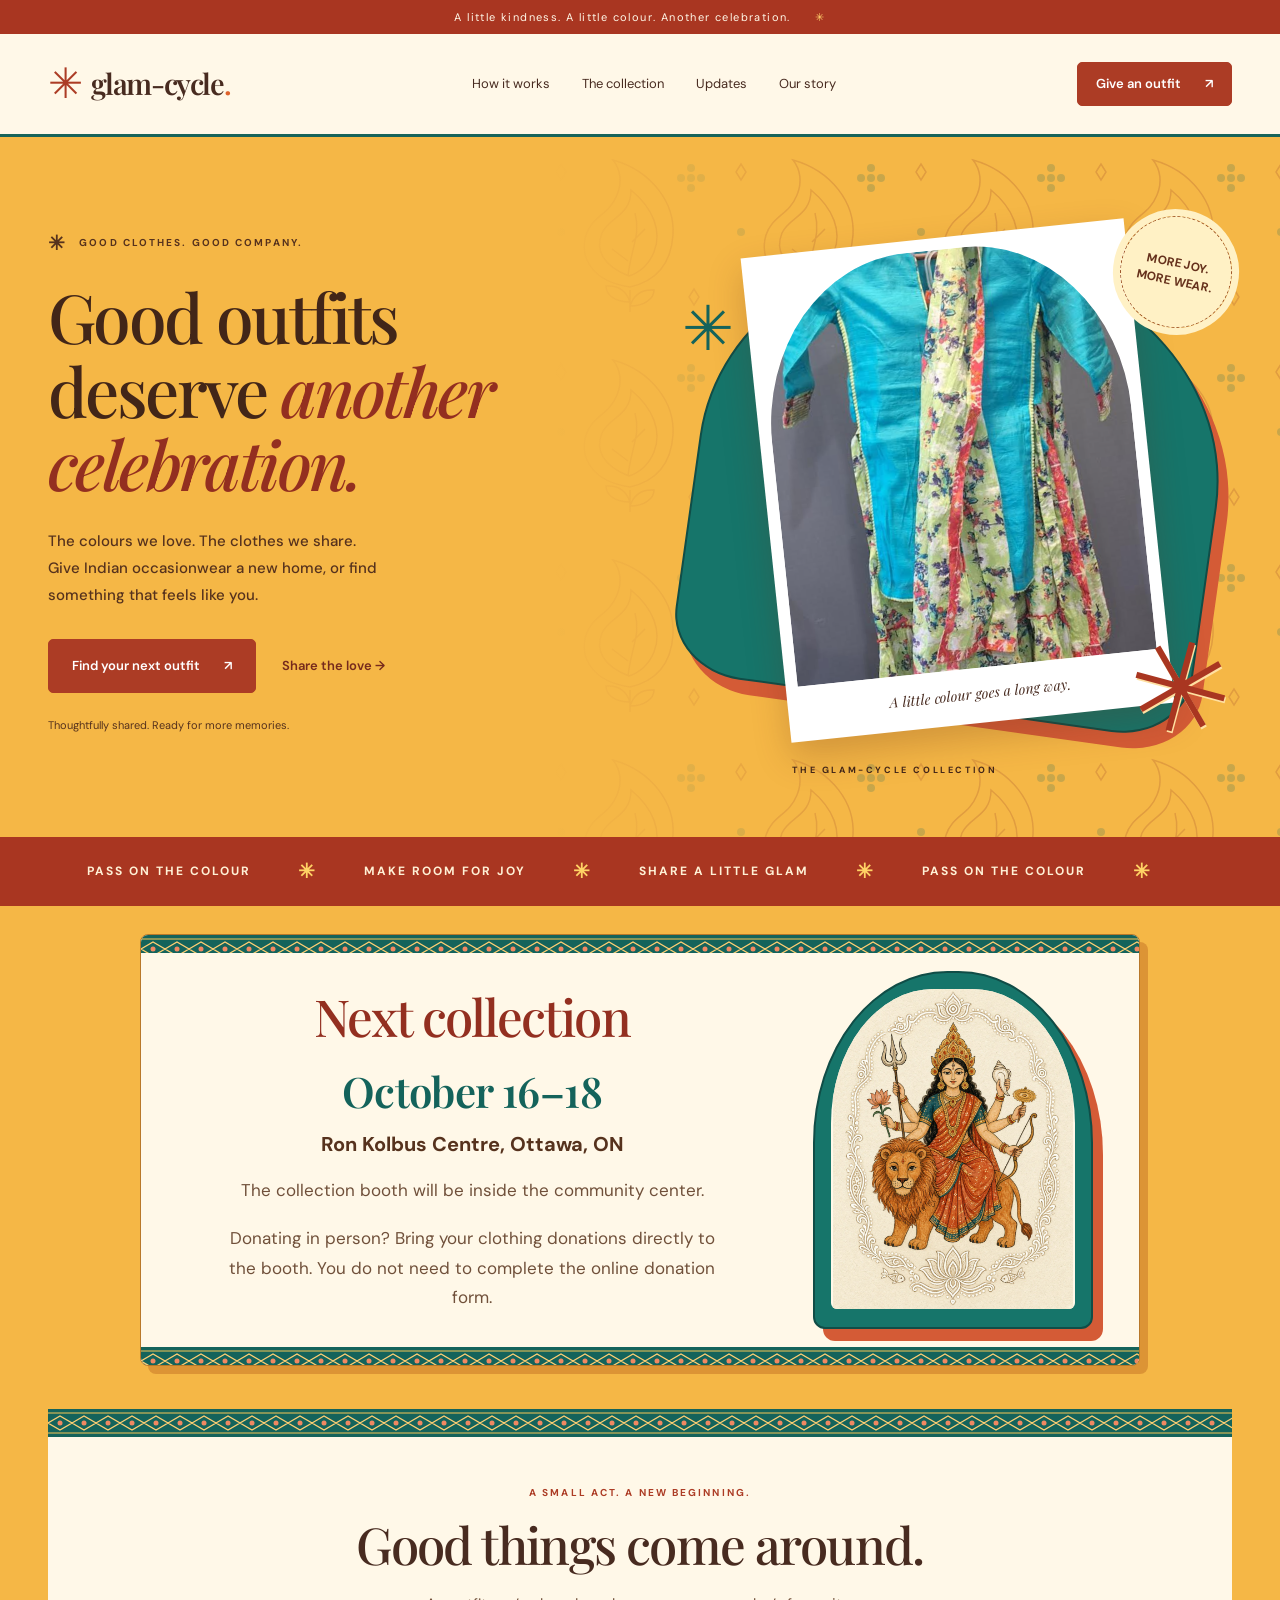
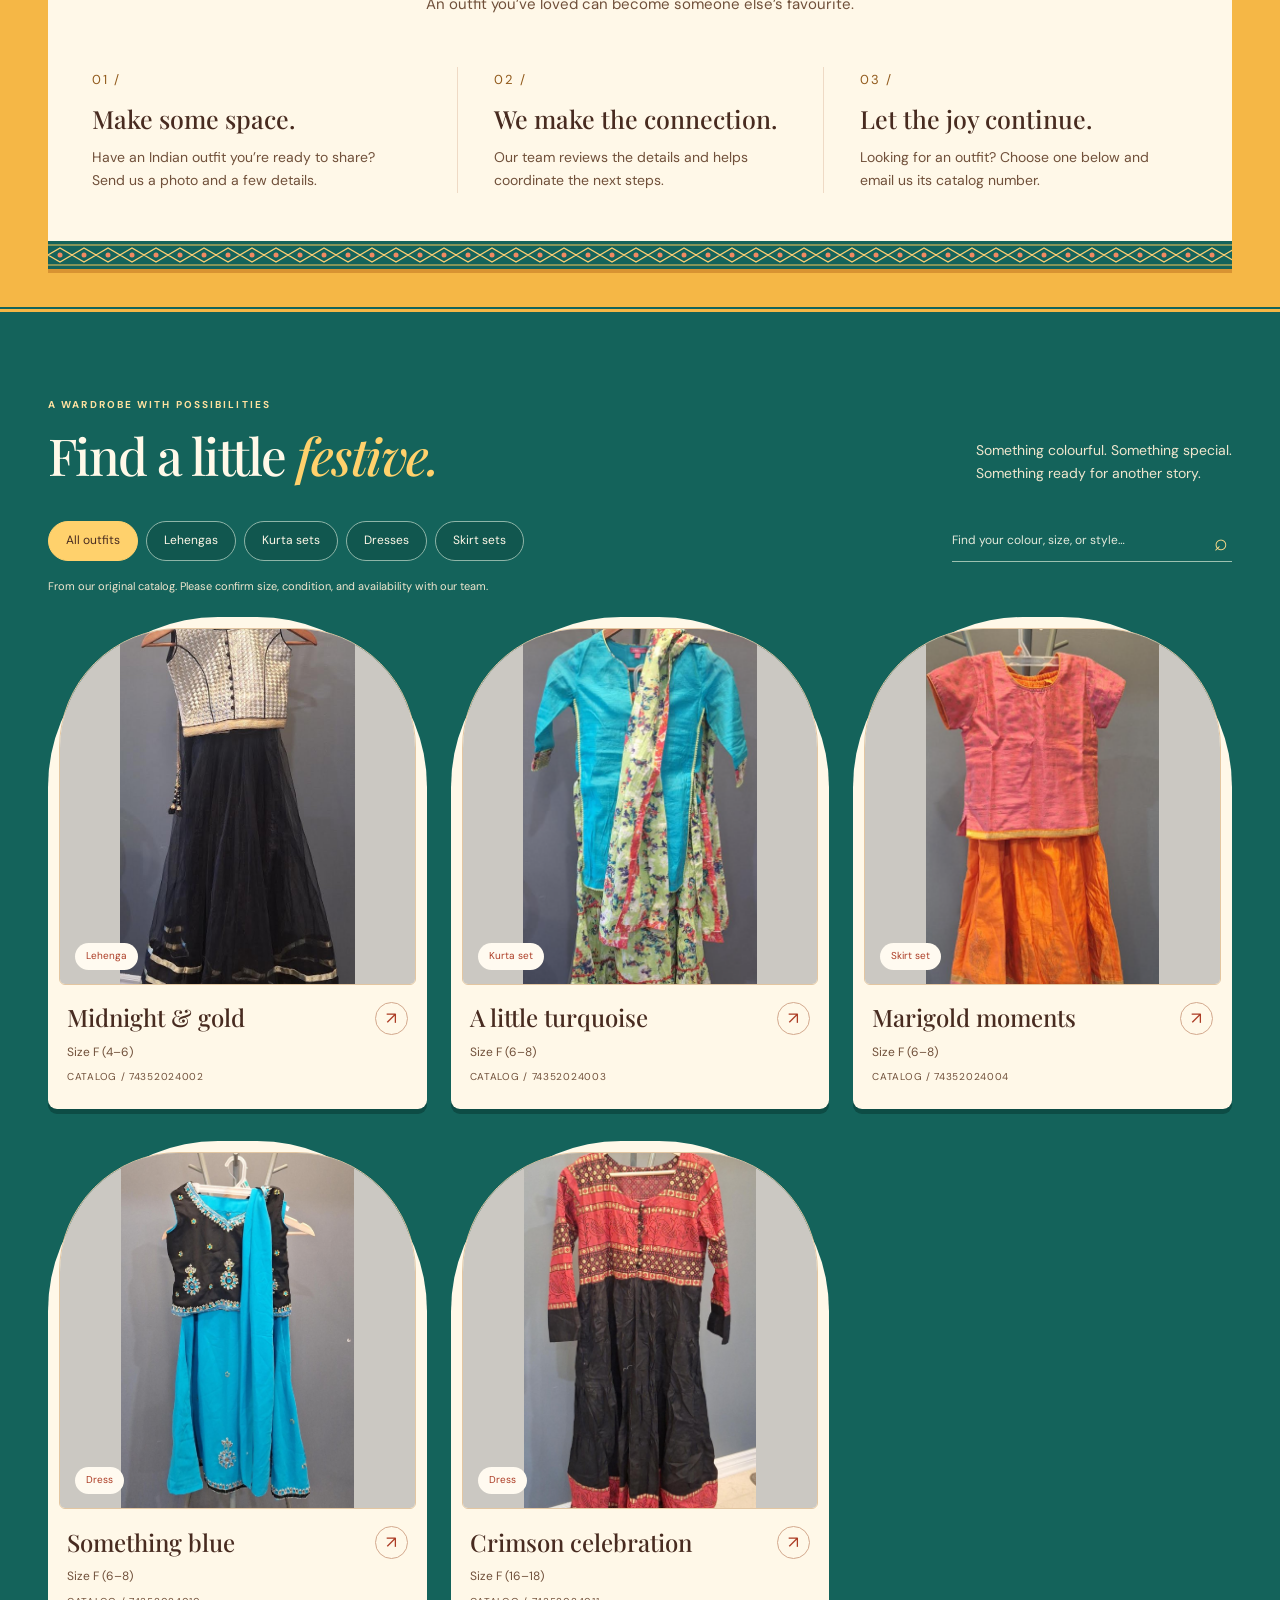
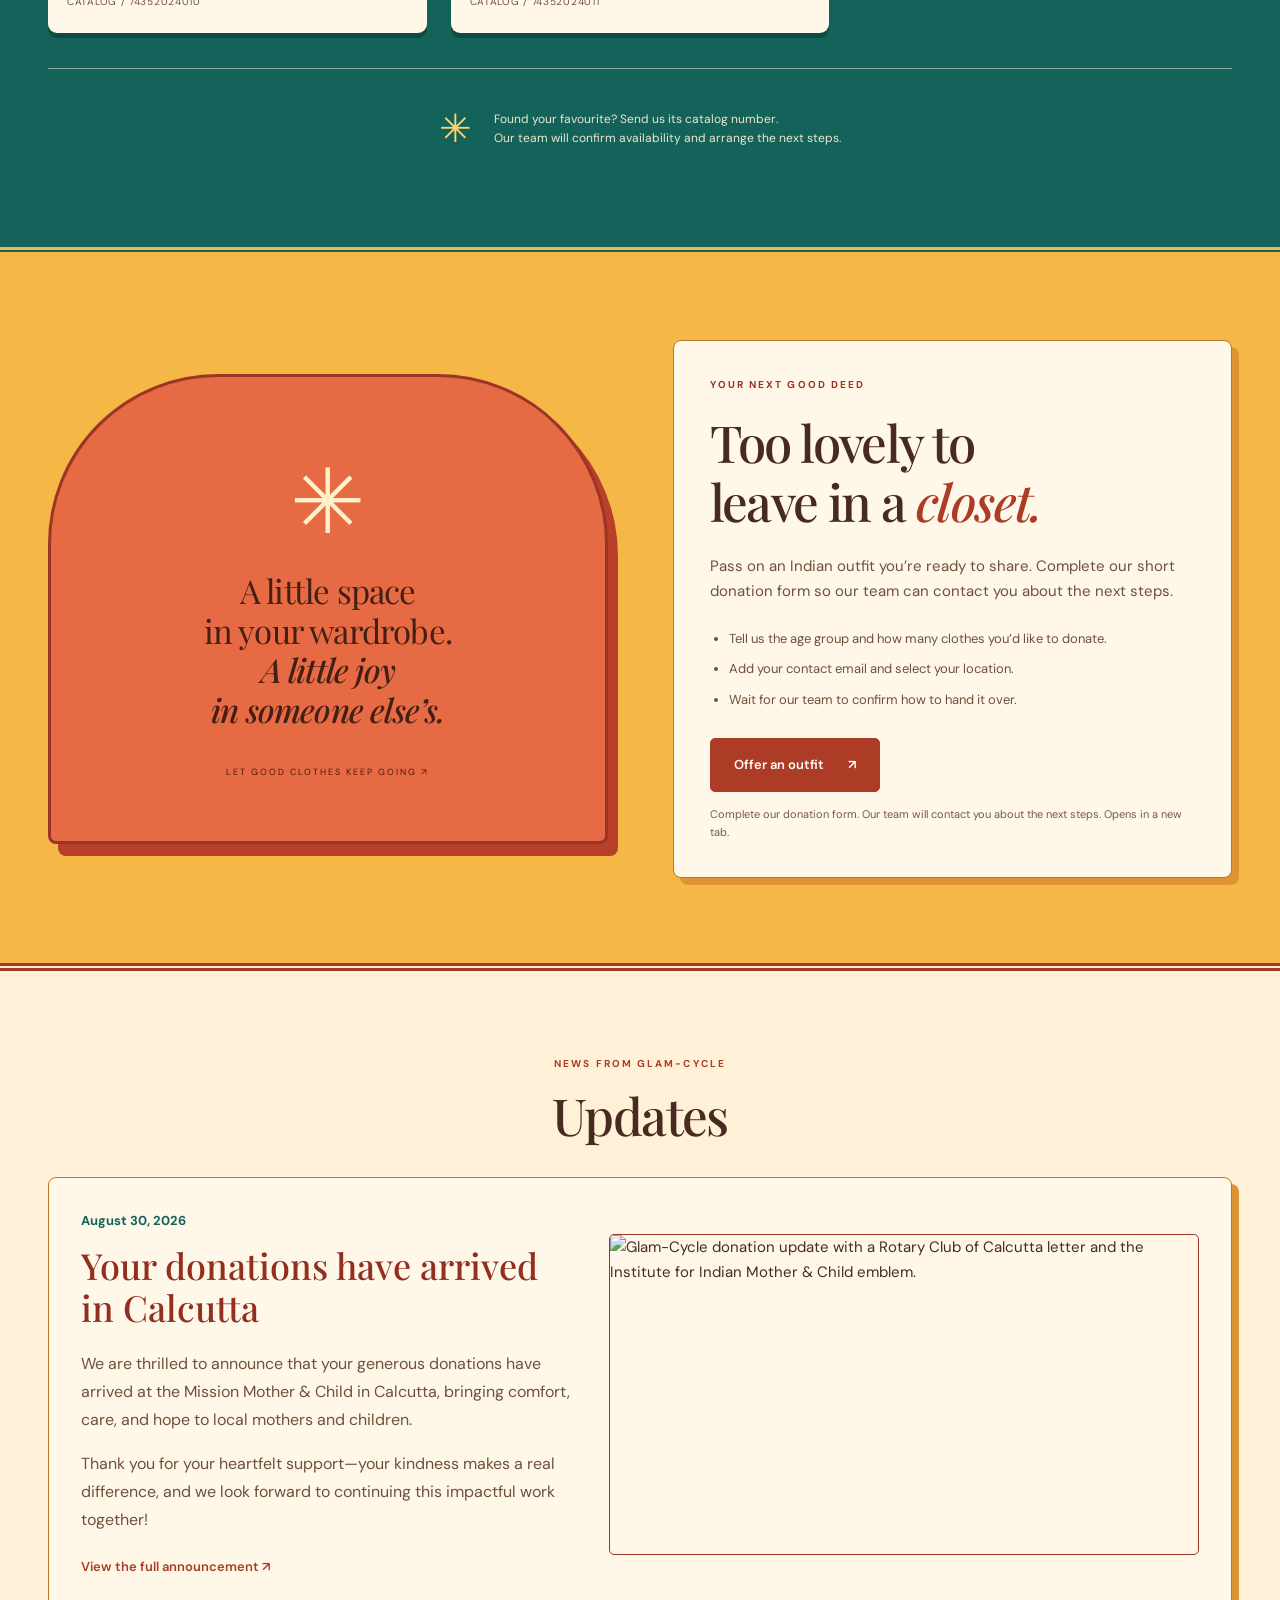
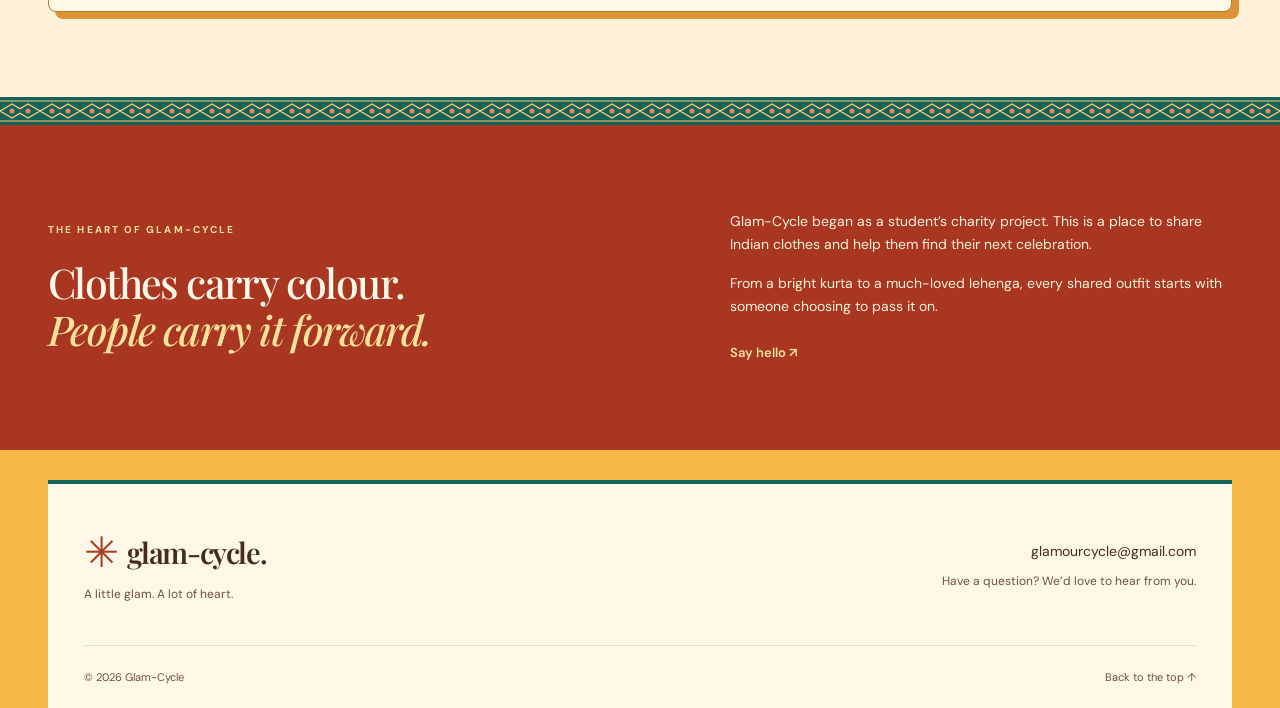
==== commit 18e133af: "Add Updates section with donation arrival announcement" ====
--- a/index.html
+++ b/index.html
@@ -11,7 +11,7 @@
 <body>
 <a class="skip" href="#main">Skip to content</a>
 <div class="announcement">A little kindness. A little colour. Another celebration. <span aria-hidden="true">✳</span></div>
-<header class="header"><a href="#" class="brand" aria-label="Glam-Cycle home"><span class="brand-flower" aria-hidden="true">✳</span> glam-cycle<span class="brand-dot">.</span></a><nav aria-label="Main navigation"><a href="#how">How it works</a><a href="#collection">The collection</a><a href="#story">Our story</a></nav><a class="button button-small" href="#donate">Give an outfit <span aria-hidden="true">↗</span></a></header>
+<header class="header"><a href="#" class="brand" aria-label="Glam-Cycle home"><span class="brand-flower" aria-hidden="true">✳</span> glam-cycle<span class="brand-dot">.</span></a><nav aria-label="Main navigation"><a href="#how">How it works</a><a href="#collection">The collection</a><a href="#updates">Updates</a><a href="#story">Our story</a></nav><a class="button button-small" href="#donate">Give an outfit <span aria-hidden="true">↗</span></a></header>
 <main id="main">
 <section class="hero wrap" aria-labelledby="hero-heading">
 <div class="hero-copy"><p class="eyebrow"><span aria-hidden="true">✳</span> GOOD CLOTHES. GOOD COMPANY.</p><h1 id="hero-heading">Good outfits<br>deserve <em>another<br>celebration.</em></h1><p class="hero-description">The colours we love. The clothes we share.<br>Give Indian occasionwear a new home, or find something that feels like you.</p><div class="hero-actions"><a class="button" href="#collection">Find your next outfit <span aria-hidden="true">↗</span></a><a class="text-link" href="#donate">Share the love <span aria-hidden="true">→</span></a></div><p class="hero-footnote">Thoughtfully shared. Ready for more memories.</p></div>
@@ -37,6 +37,21 @@
 <section class="how wrap section" id="how"><div class="section-heading"><p class="eyebrow">A SMALL ACT. A NEW BEGINNING.</p><h2>Good things come around.</h2><p>An outfit you’ve loved can become someone else’s favourite.</p></div><div class="steps"><article><span class="step-number">01 /</span><h3>Make some space.</h3><p>Have an Indian outfit you’re ready to share? Send us a photo and a few details.</p></article><article><span class="step-number">02 /</span><h3>We make the connection.</h3><p>Our team reviews the details and helps coordinate the next steps.</p></article><article><span class="step-number">03 /</span><h3>Let the joy continue.</h3><p>Looking for an outfit? Choose one below and email us its catalog number.</p></article></div></section>
 <section class="collection section" id="collection"><div class="wrap"><div class="collection-heading"><div><p class="eyebrow">A WARDROBE WITH POSSIBILITIES</p><h2>Find a little <em>festive.</em></h2></div><p>Something colourful. Something special.<br>Something ready for another story.</p></div><div class="catalog-toolbar"><div class="filters" role="group" aria-label="Filter outfits by category"><button type="button" class="filter active" data-category="All" aria-pressed="true">All outfits</button><button type="button" class="filter" data-category="Lehenga" aria-pressed="false">Lehengas</button><button type="button" class="filter" data-category="Kurta set" aria-pressed="false">Kurta sets</button><button type="button" class="filter" data-category="Dress" aria-pressed="false">Dresses</button><button type="button" class="filter" data-category="Skirt set" aria-pressed="false">Skirt sets</button></div><label class="search"><span class="sr-only">Search outfits, sizes, or catalog numbers</span><input id="search" type="search" placeholder="Find your colour, size, or style…"><span aria-hidden="true">⌕</span></label></div><p id="catalog-note" class="catalog-note">From our original catalog. Please confirm size, condition, and availability with our team.</p><p class="sr-only" id="results-count" role="status" aria-live="polite"></p><div class="outfit-grid" id="outfit-grid"><p>Loading the collection…</p></div><noscript><p>Enable JavaScript to browse the collection, or <a href="https://www.glamourcycle.com/receive">view the original catalog</a>.</p></noscript><div class="collection-footer"><span aria-hidden="true">✳</span><p>Found your favourite? Send us its catalog number.<br>Our team will confirm availability and arrange the next steps.</p></div></div></section>
 <section class="donate wrap section" id="donate"><div class="donate-art" aria-hidden="true"><div class="petal">✳</div><p>A little space<br>in your wardrobe.<br><em>A little joy<br>in someone else’s.</em></p><span>LET GOOD CLOTHES KEEP GOING ↗</span></div><div class="donate-copy"><p class="eyebrow">YOUR NEXT GOOD DEED</p><h2>Too lovely to<br>leave in a <em>closet.</em></h2><p>Pass on an Indian outfit you’re ready to share. Complete our short donation form so our team can contact you about the next steps.</p><ul class="donate-list"><li>Tell us the age group and how many clothes you’d like to donate.</li><li>Add your contact email and select your location.</li><li>Wait for our team to confirm how to hand it over.</li></ul><a id="donate-link" class="button" href="https://docs.google.com/forms/d/e/1FAIpQLScFDdH6EHXGB9z_9jPnfvEMQGiypii4UZYgQSL2YNX6zsxwdA/viewform" target="_blank" rel="noopener noreferrer">Offer an outfit <span aria-hidden="true">↗</span></a><p class="small" id="donate-help">Complete our donation form. Opens in a new tab.</p></div></section>
+<section class="updates section" id="updates" aria-labelledby="updates-heading">
+<div class="wrap">
+<div class="section-heading"><p class="eyebrow">NEWS FROM GLAM-CYCLE</p><h2 id="updates-heading">Updates</h2></div>
+<article class="update-card" aria-labelledby="update-arrival-title">
+<div class="update-copy">
+<p class="update-date"><time datetime="2026-08-30">August 30, 2026</time></p>
+<h3 id="update-arrival-title">Your donations have arrived in Calcutta</h3>
+<p>We are thrilled to announce that your generous donations have arrived at the Mission Mother &amp; Child in Calcutta, bringing comfort, care, and hope to local mothers and children.</p>
+<p>Thank you for your heartfelt support—your kindness makes a real difference, and we look forward to continuing this impactful work together!</p>
+<a class="text-link" href="assets/donation-update-2026-08-30.png" target="_blank" rel="noopener noreferrer">View the full announcement <span aria-hidden="true">↗</span><span class="sr-only"> (opens in a new tab)</span></a>
+</div>
+<figure class="update-image"><a href="assets/donation-update-2026-08-30.png" target="_blank" rel="noopener noreferrer" aria-label="Open the full donation announcement image in a new tab"><img src="assets/donation-update-2026-08-30.png" alt="Glam-Cycle donation update with a Rotary Club of Calcutta letter and the Institute for Indian Mother &amp; Child emblem." width="1038" height="562" loading="lazy"></a></figure>
+</article>
+</div>
+</section>
 <section class="story section" id="story"><div class="wrap story-inner"><div><p class="eyebrow">THE HEART OF GLAM-CYCLE</p><h2>Clothes carry colour.<br><em>People carry it forward.</em></h2></div><div><p>Glam-Cycle began as a student’s charity project. This is a place to share Indian clothes and help them find their next celebration.</p><p>From a bright kurta to a much-loved lehenga, every shared outfit starts with someone choosing to pass it on.</p><a class="text-link contact-link" href="mailto:glamourcycle@gmail.com">Say hello <span aria-hidden="true">↗</span></a></div></div></section>
 </main>
 <footer class="footer wrap"><div><a class="brand" href="#"><span class="brand-flower" aria-hidden="true">✳</span> glam-cycle.</a><p>A little glam. A lot of heart.</p></div><div class="footer-contact"><a class="contact-link" href="mailto:glamourcycle@gmail.com">glamourcycle@gmail.com</a><p>Have a question? We’d love to hear from you.</p></div><div class="footer-bottom"><span>© <span id="year">2026</span> Glam-Cycle</span><a href="#main">Back to the top ↑</a></div></footer>
--- a/styles.css
+++ b/styles.css
@@ -74,16 +74,30 @@
 
 /* Begin next-collection event block. Delete with the HTML section and assets/ma-durga-santiniketan.jpg after the event. */
 .next-collection{padding-block:28px 8px;min-width:0}
-.next-collection-panel{display:grid;grid-template-columns:minmax(0,1fr) minmax(0,1fr);gap:36px;align-items:center;background:#fff8e8;border:1px solid #b87829;box-shadow:8px 8px 0 #dc9435;border-radius:8px;padding:36px;position:relative;overflow:hidden}
+.next-collection-panel{display:grid;max-width:1000px;margin-inline:auto;grid-template-columns:minmax(0,1fr) 300px;gap:36px;align-items:center;background:#fff8e8;border:1px solid #b87829;box-shadow:8px 8px 0 #dc9435;border-radius:8px;padding:36px;position:relative;overflow:hidden}
 .next-collection-panel::before,.next-collection-panel::after{content:"";position:absolute;height:18px;left:0;right:0;background:url("assets/textile-border.svg") repeat-x;pointer-events:none}
 .next-collection-panel::before{top:0}.next-collection-panel::after{bottom:0}
-.next-collection-copy{min-width:0;padding-block:12px}
+.next-collection-copy{min-width:0;padding-block:12px;text-align:center}
 .next-collection-copy h2{color:#932f20}
-.next-collection-date{margin-top:18px;font-family:var(--serif);font-size:clamp(26px,3vw,34px);letter-spacing:-.6px;color:#14635b}
-.next-collection-place{margin-top:10px;font-weight:700;color:#56321d}
-.next-collection-copy p:not(.next-collection-date):not(.next-collection-place){color:#70503a;max-width:38em}
-.next-collection-art{margin:0;min-width:0;max-width:100%;background:#16756a;border:2px solid #104d47;box-shadow:10px 12px 0 #d45b36;border-radius:48% 48% 12px 12px;padding:16px 16px 18px;overflow:hidden}
-.next-collection-art img{width:100%;height:auto;max-height:min(520px,70vw);object-fit:contain;object-position:center top;background:#fff8e8;border-radius:42% 42% 6px 6px}
+.next-collection-date{margin-top:20px;font-family:var(--serif);font-size:clamp(30px,4vw,42px);font-weight:600;line-height:1.2;letter-spacing:-.6px;color:#14635b}
+.next-collection-place{margin-top:14px;font-size:20px;font-weight:700;line-height:1.4;color:#56321d}
+.next-collection-copy p:not(.next-collection-date):not(.next-collection-place){color:#70503a;font-size:17px;line-height:1.75;max-width:42ch;margin:18px auto 0}
+.next-collection-art{margin:0 auto;min-width:0;width:280px;max-width:100%;background:#16756a;border:2px solid #104d47;box-shadow:10px 12px 0 #d45b36;border-radius:48% 48% 12px 12px;padding:16px 16px 18px;overflow:hidden}
+.next-collection-art img{width:100%;height:auto;max-height:320px;object-fit:contain;object-position:center;background:#fff8e8;border-radius:42% 42% 6px 6px}
 @media(max-width:1000px){.next-collection-panel{gap:24px;padding:28px}}
-@media(max-width:700px){.next-collection{padding-block:18px 4px}.next-collection-panel{grid-template-columns:minmax(0,1fr);gap:22px;padding:28px 20px 24px;box-shadow:6px 6px 0 #dc9435}.next-collection-art{max-width:420px;width:100%;margin-inline:auto;border-radius:40% 40% 10px 10px;box-shadow:8px 9px 0 #d45b36}.next-collection-art img{max-height:min(420px,85vw);border-radius:36% 36% 6px 6px}}
+@media(max-width:700px){.next-collection{padding-block:18px 4px}.next-collection-panel{grid-template-columns:minmax(0,1fr);gap:22px;padding:28px 20px 24px;box-shadow:6px 6px 0 #dc9435}.next-collection-art{width:240px;max-width:100%;margin-inline:auto;border-radius:40% 40% 10px 10px;box-shadow:8px 9px 0 #d45b36}.next-collection-art img{max-height:280px;border-radius:36% 36% 6px 6px}}
 /* End next-collection event block */
+
+/* Updates use HTML text alongside the original announcement for readability. */
+.updates{background:#fff0d8;border-top:8px double #a93621}
+.updates .section-heading{margin-bottom:32px}
+.update-card{display:grid;grid-template-columns:minmax(0,1fr) minmax(0,1.2fr);align-items:center;gap:36px;background:#fff8e8;border:1px solid #b87829;border-radius:8px;padding:32px;box-shadow:7px 7px 0 #dc9435}
+.update-copy{min-width:0}
+.update-date{font-size:13px;font-weight:700;color:#14635b;margin-bottom:14px}
+.update-copy h3{font-size:clamp(27px,3vw,36px);color:#932f20;margin-bottom:22px}
+.update-copy>p:not(.update-date){color:#70503a;font-size:16px;line-height:1.75}
+.update-copy .text-link{display:inline-block;margin-top:22px}
+.update-image{min-width:0;margin:0}
+.update-image img{width:100%;height:auto;border-radius:5px;border:1px solid #9b3626}
+@media(max-width:900px){.update-card{grid-template-columns:1fr;gap:26px;padding:24px}}
+@media(max-width:700px){.header nav{flex-wrap:wrap;gap:12px 22px}.update-card{padding:22px 18px}.update-copy>p:not(.update-date){font-size:16px}.updates .section-heading{text-align:center}}
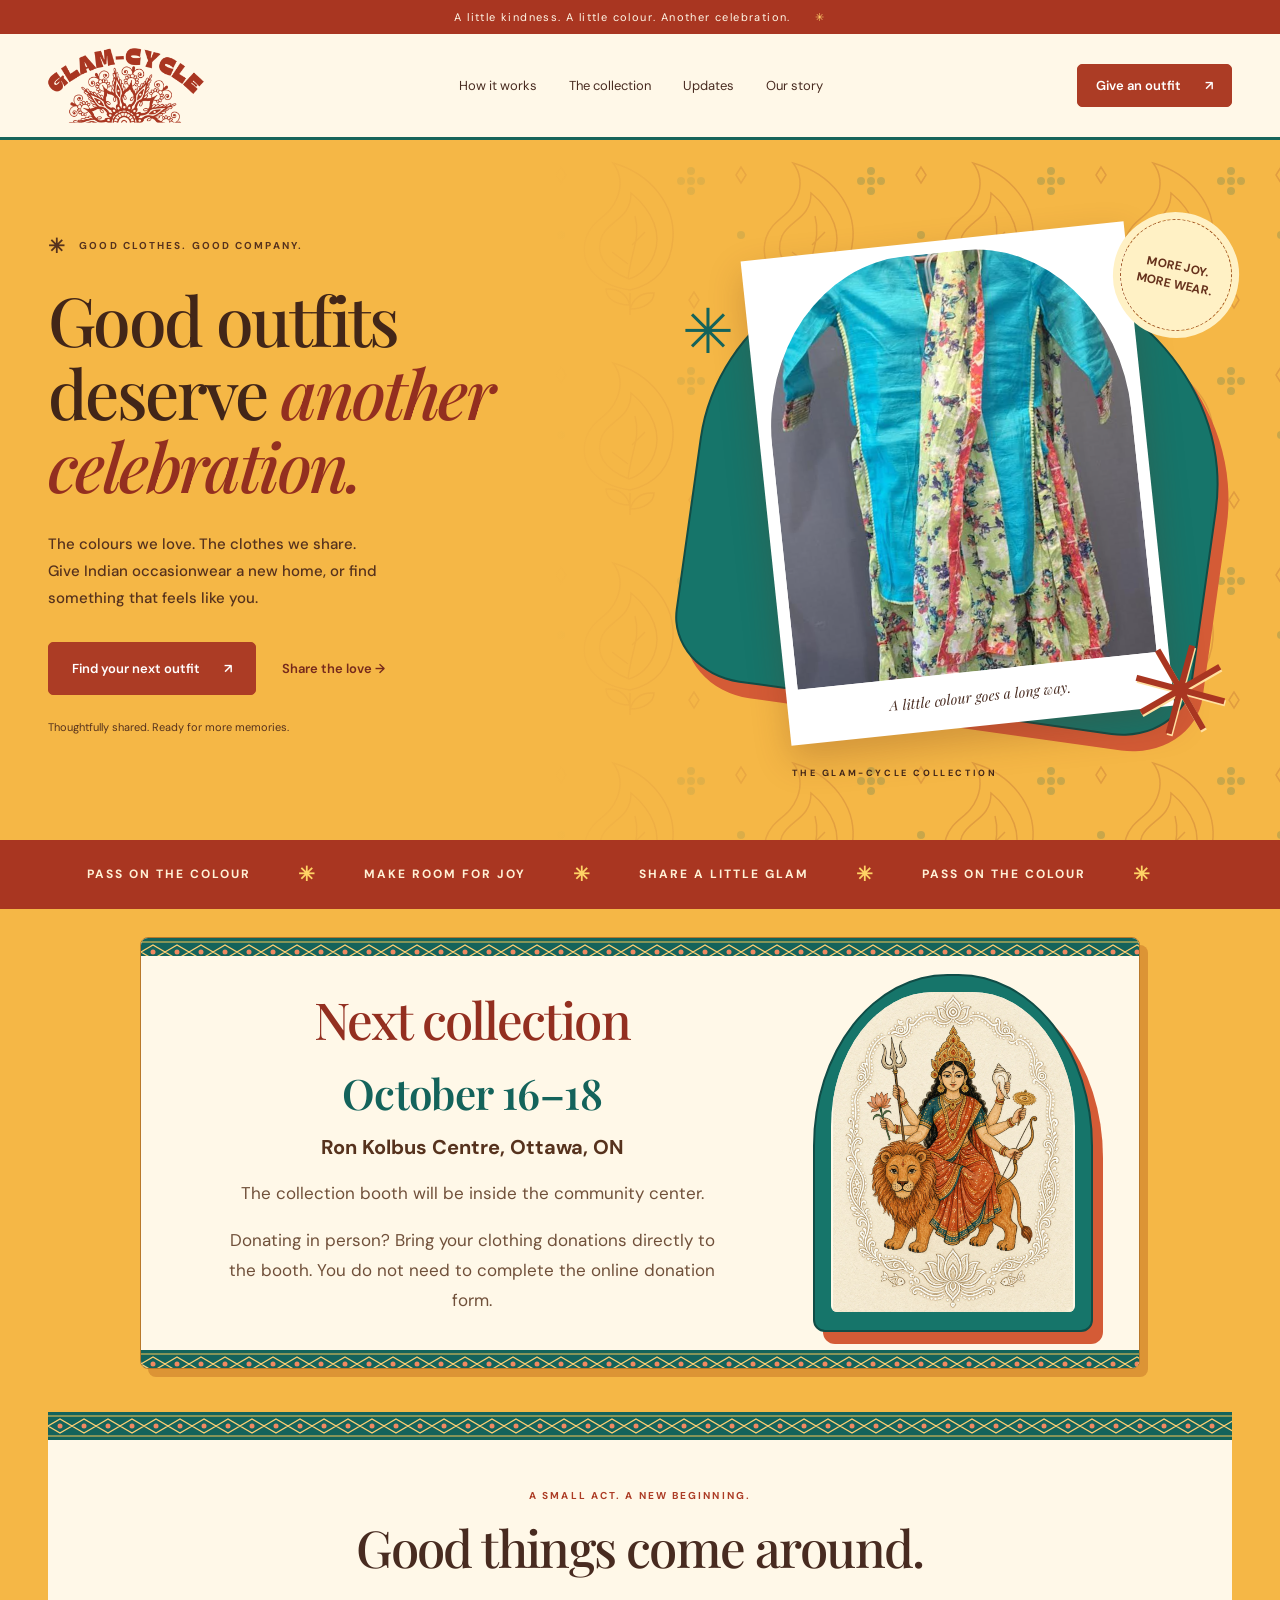
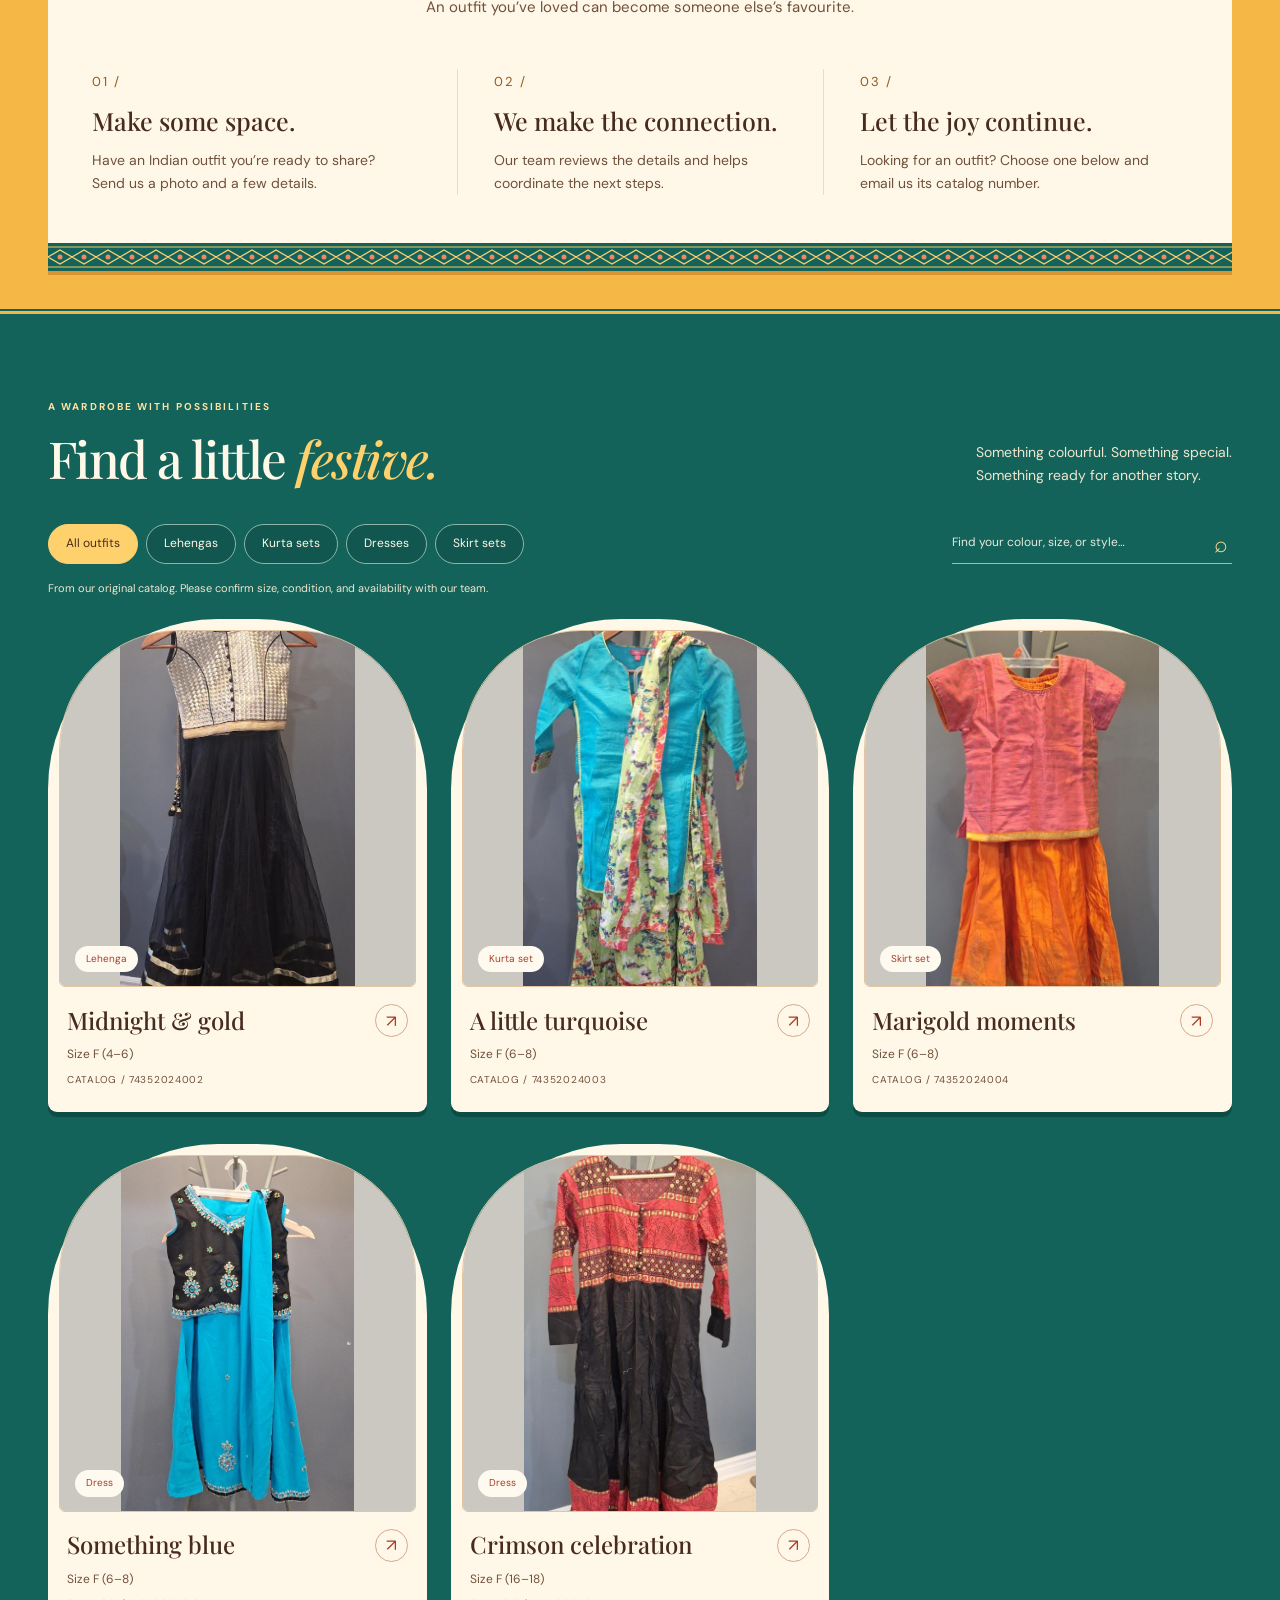
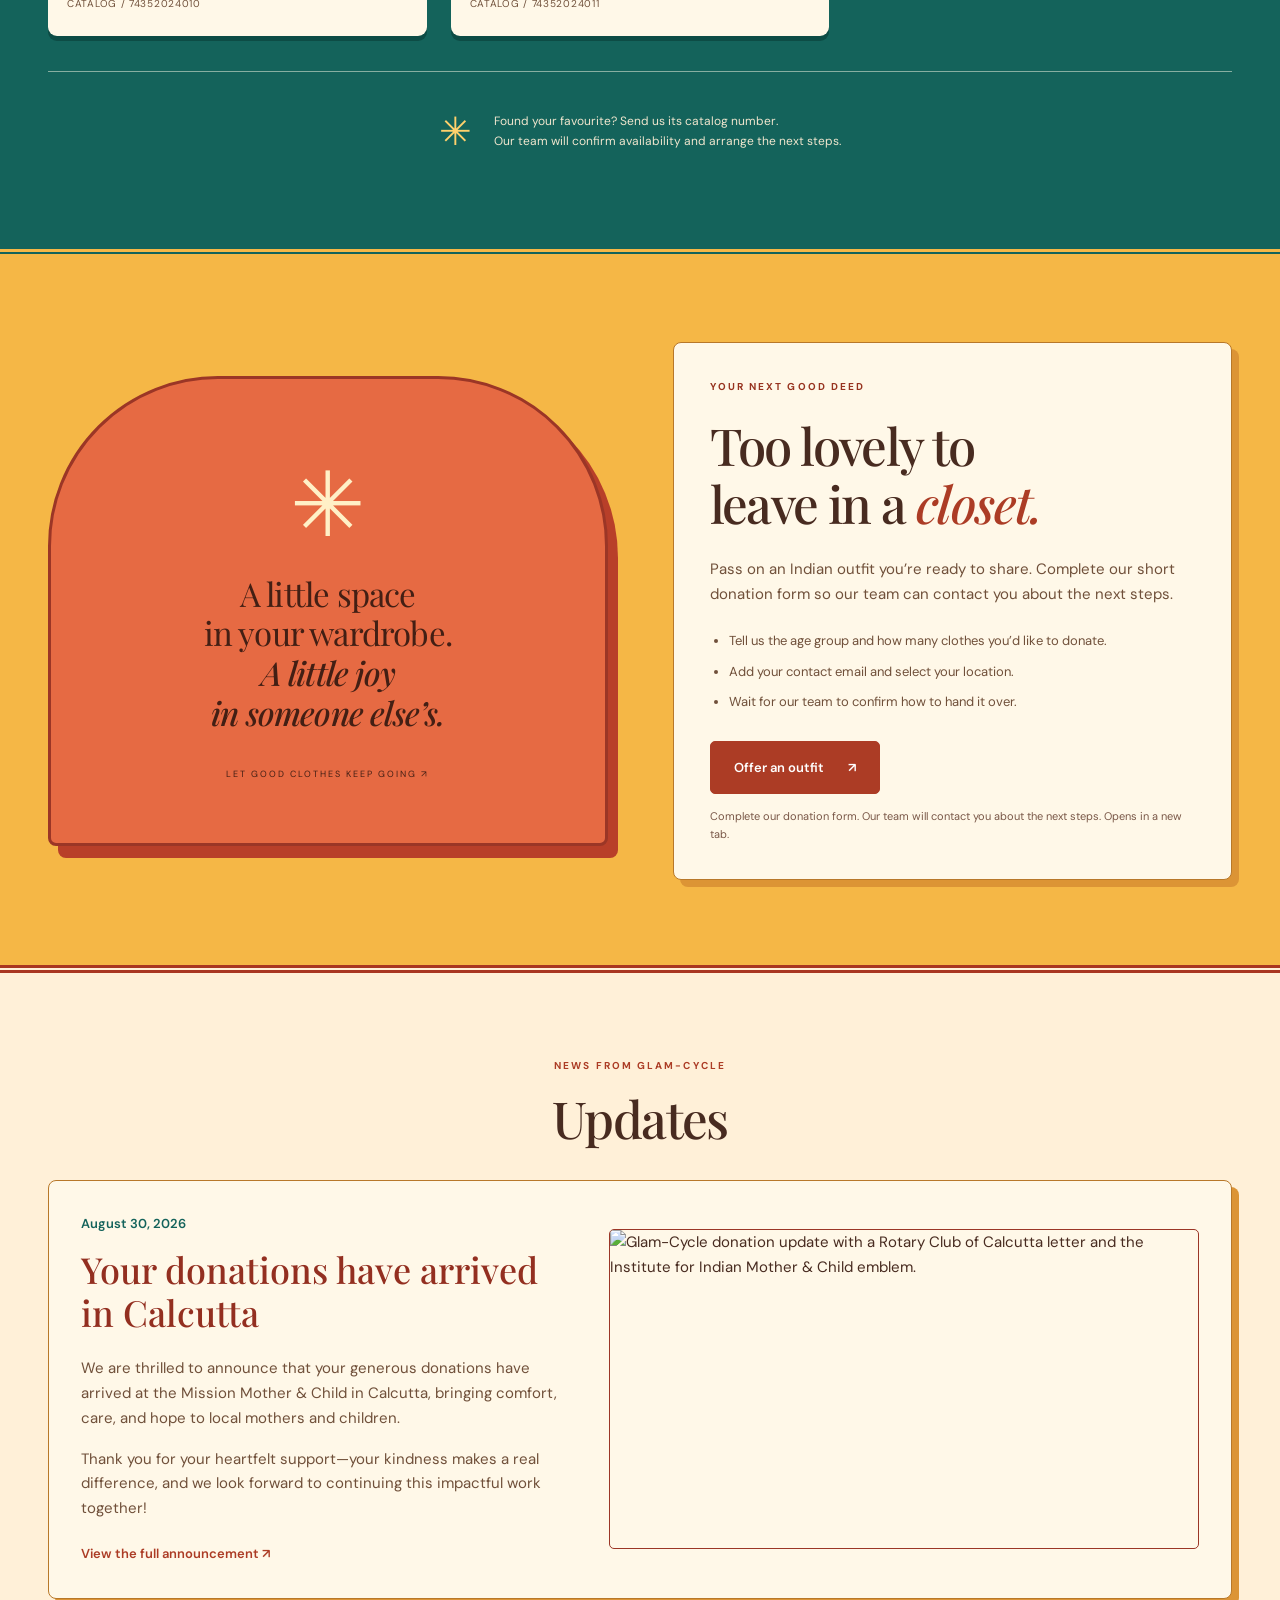
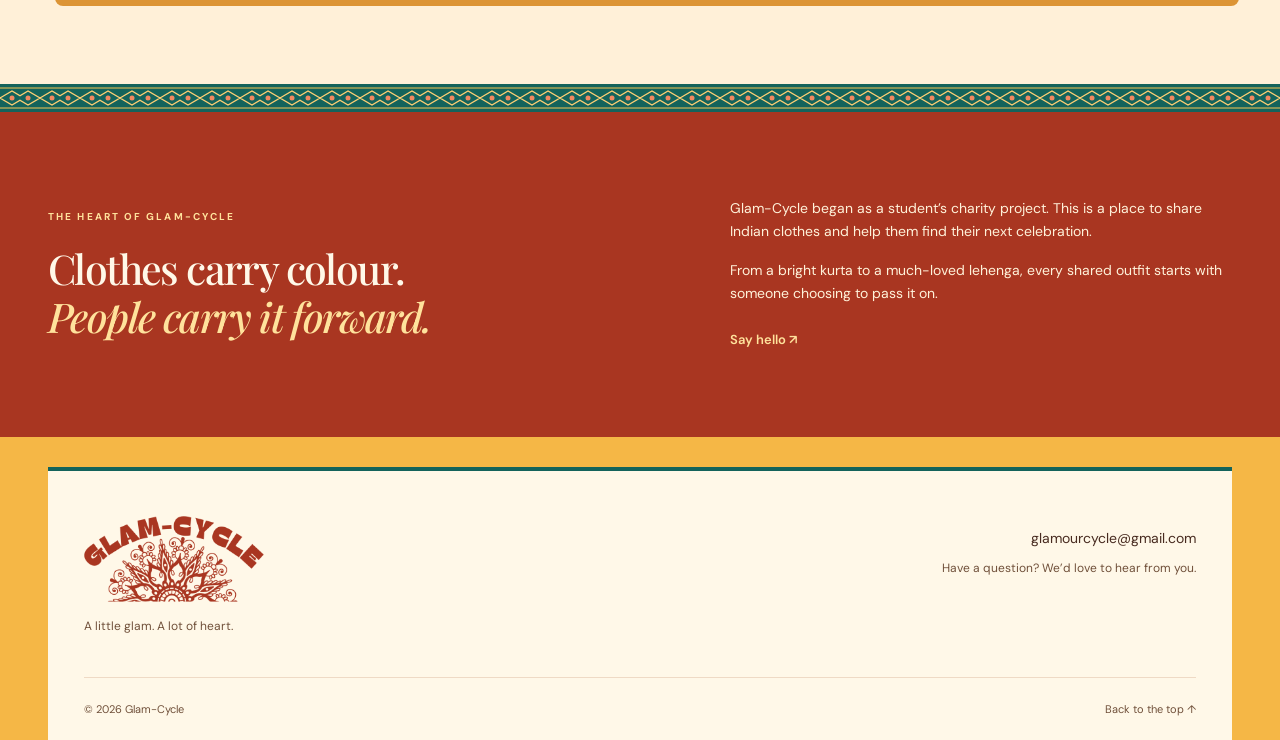
==== commit 0b1b6780: "Use supplied charity logo and consistent local fonts" ====
--- a/index.html
+++ b/index.html
@@ -5,13 +5,15 @@
 <meta name="theme-color" content="#14635b">
 <meta name="description" content="Give Indian occasionwear another celebration. Explore donated outfits and share clothes through Glam-Cycle.">
 <title>Glam-Cycle · Another reason to celebrate</title>
+<link rel="preload" href="assets/fonts/dm-sans.ttf" as="font" type="font/ttf" crossorigin>
+<link rel="preload" href="assets/fonts/playfair-display.ttf" as="font" type="font/ttf" crossorigin>
 <link rel="stylesheet" href="styles.css">
 <script src="config.js" defer></script><script src="app.js" defer></script>
 </head>
 <body>
 <a class="skip" href="#main">Skip to content</a>
 <div class="announcement">A little kindness. A little colour. Another celebration. <span aria-hidden="true">✳</span></div>
-<header class="header"><a href="#" class="brand" aria-label="Glam-Cycle home"><span class="brand-flower" aria-hidden="true">✳</span> glam-cycle<span class="brand-dot">.</span></a><nav aria-label="Main navigation"><a href="#how">How it works</a><a href="#collection">The collection</a><a href="#updates">Updates</a><a href="#story">Our story</a></nav><a class="button button-small" href="#donate">Give an outfit <span aria-hidden="true">↗</span></a></header>
+<header class="header"><a href="#" class="brand" aria-label="Glam-Cycle home"><img class="brand-logo" src="assets/glam-cycle-logo.svg" alt="Glam-Cycle" width="549" height="262"></a><nav aria-label="Main navigation"><a href="#how">How it works</a><a href="#collection">The collection</a><a href="#updates">Updates</a><a href="#story">Our story</a></nav><a class="button button-small" href="#donate">Give an outfit <span aria-hidden="true">↗</span></a></header>
 <main id="main">
 <section class="hero wrap" aria-labelledby="hero-heading">
 <div class="hero-copy"><p class="eyebrow"><span aria-hidden="true">✳</span> GOOD CLOTHES. GOOD COMPANY.</p><h1 id="hero-heading">Good outfits<br>deserve <em>another<br>celebration.</em></h1><p class="hero-description">The colours we love. The clothes we share.<br>Give Indian occasionwear a new home, or find something that feels like you.</p><div class="hero-actions"><a class="button" href="#collection">Find your next outfit <span aria-hidden="true">↗</span></a><a class="text-link" href="#donate">Share the love <span aria-hidden="true">→</span></a></div><p class="hero-footnote">Thoughtfully shared. Ready for more memories.</p></div>
@@ -54,6 +56,6 @@
 </section>
 <section class="story section" id="story"><div class="wrap story-inner"><div><p class="eyebrow">THE HEART OF GLAM-CYCLE</p><h2>Clothes carry colour.<br><em>People carry it forward.</em></h2></div><div><p>Glam-Cycle began as a student’s charity project. This is a place to share Indian clothes and help them find their next celebration.</p><p>From a bright kurta to a much-loved lehenga, every shared outfit starts with someone choosing to pass it on.</p><a class="text-link contact-link" href="mailto:glamourcycle@gmail.com">Say hello <span aria-hidden="true">↗</span></a></div></div></section>
 </main>
-<footer class="footer wrap"><div><a class="brand" href="#"><span class="brand-flower" aria-hidden="true">✳</span> glam-cycle.</a><p>A little glam. A lot of heart.</p></div><div class="footer-contact"><a class="contact-link" href="mailto:glamourcycle@gmail.com">glamourcycle@gmail.com</a><p>Have a question? We’d love to hear from you.</p></div><div class="footer-bottom"><span>© <span id="year">2026</span> Glam-Cycle</span><a href="#main">Back to the top ↑</a></div></footer>
+<footer class="footer wrap"><div><a class="brand" href="#main" aria-label="Glam-Cycle home"><img class="brand-logo" src="assets/glam-cycle-logo.svg" alt="Glam-Cycle" width="549" height="262" loading="lazy"></a><p>A little glam. A lot of heart.</p></div><div class="footer-contact"><a class="contact-link" href="mailto:glamourcycle@gmail.com">glamourcycle@gmail.com</a><p>Have a question? We’d love to hear from you.</p></div><div class="footer-bottom"><span>© <span id="year">2026</span> Glam-Cycle</span><a href="#main">Back to the top ↑</a></div></footer>
 <dialog id="outfit-dialog" aria-labelledby="dialog-title"><button class="dialog-close" type="button" aria-label="Close outfit details">×</button><div class="dialog-body"><img id="dialog-image" src="assets/outfit-74352024003.jpg" alt=""><div class="dialog-copy"><p class="eyebrow" id="dialog-category"></p><h2 id="dialog-title"></h2><p id="dialog-size"></p><p id="dialog-description"></p><p class="catalog-id" id="dialog-id"></p><a id="request-link" class="button" href="mailto:glamourcycle@gmail.com">Request this outfit ↗</a><p class="small">This opens your email app. Our team will confirm availability before arranging a handover.</p><button id="copy-request" class="text-link" type="button">Copy request details</button><p class="small" id="copy-status" role="status"></p></div></div></dialog>
 </body></html>
--- a/styles.css
+++ b/styles.css
@@ -1,4 +1,7 @@
-@import url('https://fonts.googleapis.com/css2?family=DM+Sans:wght@400;500;600;700&family=Playfair+Display:ital,wght@0,500;0,600;0,700;1,500;1,600&display=swap');
+/* Local fonts keep typography consistent without third-party font requests. */
+@font-face{font-family:'DM Sans';font-style:normal;font-weight:100 900;font-display:swap;src:url('assets/fonts/dm-sans.ttf') format('truetype')}
+@font-face{font-family:'Playfair Display';font-style:normal;font-weight:400 900;font-display:swap;src:url('assets/fonts/playfair-display.ttf') format('truetype')}
+@font-face{font-family:'Playfair Display';font-style:italic;font-weight:400 900;font-display:swap;src:url('assets/fonts/playfair-display-italic.ttf') format('truetype')}
 :root{--cream:#fffaf0;--plum:#ac3c25;--ink:#482b20;--muted:#795747;--pink:#ffc5a3;--orange:#ffc34d;--line:#efdac5;--serif:'Playfair Display',Georgia,serif;--sans:'DM Sans',Arial,sans-serif}*{box-sizing:border-box}html{scroll-behavior:smooth;scroll-padding-top:90px}body{margin:0;background:var(--cream);color:var(--ink);font:15px/1.65 var(--sans)}a{color:inherit;text-decoration:none}button,input{font:inherit}button,a,input{touch-action:manipulation}button{cursor:pointer}img{max-width:100%;display:block}h1,h2,h3,p,figure{margin:0}h1,h2,h3{font-family:var(--serif);font-weight:500;line-height:1.15}h2{font-size:clamp(34px,4vw,51px);letter-spacing:-1.6px}em{font-weight:500;color:var(--plum)}p+p{margin-top:16px}.wrap{width:min(1200px,calc(100% - 96px));margin-inline:auto}.announcement{text-align:center;background:var(--plum);color:var(--cream);padding:8px 20px;font-size:11px;letter-spacing:1.1px}.announcement span{margin-left:20px;color:var(--orange)}.header{max-width:1440px;margin:auto;display:flex;align-items:center;justify-content:space-between;padding:26px 48px;gap:24px;border-bottom:1px solid var(--line)}.brand{display:inline-flex;align-items:center;font-family:var(--serif);font-size:29px;font-weight:600;letter-spacing:-1.4px;white-space:nowrap}.brand-flower{font:42px/1 var(--sans);color:var(--plum);margin-right:9px}.brand-dot{color:#de622c}.header nav{display:flex;gap:32px;font-size:13px}.header nav a:hover,.text-link:hover,.footer a:hover{text-decoration:underline;text-underline-offset:5px}.button{display:inline-flex;align-items:center;justify-content:center;gap:24px;background:var(--plum);color:white;border:1px solid var(--plum);padding:15px 23px;border-radius:5px;font-size:13px;font-weight:600;transition:transform .2s,background .2s}.button:hover{background:#8b2d1b;transform:translateY(-2px)}.button-small{padding:10px 18px}.hero{display:grid;grid-template-columns:1.1fr 1fr;align-items:center;gap:30px;padding-block:65px 78px;min-height:700px}.eyebrow{font-size:10px;font-weight:700;letter-spacing:2.1px;color:var(--plum);margin-bottom:20px}.eyebrow span{color:#b86c23;font-size:20px;margin-right:8px;vertical-align:middle}h1{font-size:clamp(48px,5.3vw,73px);line-height:1.08;letter-spacing:-2.6px}h1 em{color:var(--plum)}.hero-description{max-width:385px;color:var(--muted);margin-top:28px;font-size:15px;line-height:1.8}.hero-actions{display:flex;align-items:center;gap:26px;margin-top:30px}.text-link{font-weight:600;font-size:13px;background:none;padding:0;border:0;color:var(--plum)}.hero-footnote{font-size:11px;margin-top:23px;color:var(--muted)}.hero-art{position:relative;min-height:535px;display:flex;justify-content:center;align-items:center}.art-ring{position:absolute;width:95%;height:85%;background:#ffdbab;border-radius:48% 48% 14% 14%;transform:rotate(8deg)}.hero-photo{position:relative;width:70%;transform:rotate(-6deg);background:white;padding:12px 12px 0;box-shadow:0 14px 35px #b9482420}.hero-photo img{height:420px;width:100%;object-fit:cover;object-position:center 45%;border-radius:42% 42% 0 0}.hero-photo figcaption{text-align:center;font-family:var(--serif);font-size:14px;font-style:italic;padding:14px 0 18px}.hero-tag{position:absolute;z-index:2;top:3px;right:0;background:var(--orange);width:112px;height:112px;border-radius:50%;display:flex;align-items:center;justify-content:center;font-size:12px;font-weight:700;text-align:center;line-height:1.5;transform:rotate(12deg);border:1px dashed #7a451e;outline:7px solid var(--orange)}.flower{position:absolute;line-height:1;z-index:2}.flower-one{font-size:125px;color:var(--plum);bottom:-4px;right:0;transform:rotate(15deg)}.flower-two{font-size:62px;color:#d3542d;left:0;top:85px}.art-label{position:absolute;bottom:-30px;left:20%;font-size:9px;letter-spacing:2.6px}.ribbon{background:var(--orange);padding:15px 0;overflow:hidden;border-block:1px solid #d7972b}.ribbon>div{white-space:nowrap;text-align:center;font-weight:700;font-size:12px;letter-spacing:2px}.ribbon span{margin:0 42px;font-size:20px;vertical-align:middle;color:var(--plum)}.section{padding-block:85px}.section-heading{text-align:center}.section-heading .eyebrow{margin-bottom:14px}.section-heading>p:last-child{margin-top:18px;color:var(--muted)}.steps{display:grid;grid-template-columns:repeat(3,1fr);margin-top:50px}.steps article{padding:0 36px;border-left:1px solid var(--line)}.steps article:first-child{border-left:0;padding-left:0}.steps article:last-child{padding-right:0}.step-number{color:#925b1d;font-size:13px;letter-spacing:2px}.steps h3{font-size:25px;margin:13px 0}.steps p{color:var(--muted);font-size:14px;max-width:300px}.collection{background:#fff0d8}.collection-heading{display:flex;align-items:flex-end;justify-content:space-between;gap:30px}.collection-heading .eyebrow{margin-bottom:13px}.collection-heading>p{font-size:14px;color:var(--muted)}.catalog-toolbar{display:flex;justify-content:space-between;align-items:center;gap:20px;margin:36px 0 15px}.filters{display:flex;gap:8px;flex-wrap:wrap}.filter{padding:9px 17px;border:1px solid #e6c9a7;border-radius:30px;background:transparent;color:var(--ink);font-size:12px}.filter.active{background:var(--plum);color:white;border-color:var(--plum)}.search{position:relative;flex:0 1 280px}.search input{background:transparent;width:100%;border:0;border-bottom:1px solid #b58b70;padding:10px 25px 10px 0;font-size:12px;border-radius:0;color:var(--ink)}.search span:last-child{position:absolute;right:4px;top:3px;font-size:23px}.catalog-note{font-size:11px;color:var(--muted);margin-bottom:22px}.outfit-grid{display:grid;grid-template-columns:repeat(3,minmax(0,1fr));gap:32px 24px}.outfit-card{min-width:0}.card-image-button{position:relative;display:block;width:100%;padding:0;border:0;background:#d6d0ca;overflow:hidden;border-radius:120px 120px 6px 6px}.card-image-button img{width:100%;height:355px;object-fit:cover;object-position:center 40%;transition:transform .4s}.card-image-button:hover img{transform:scale(1.035)}.card-badge{position:absolute;left:15px;bottom:14px;font-size:10px;background:var(--cream);padding:5px 11px;border-radius:20px;color:var(--plum)}.card-details{padding:17px 1px}.card-heading{display:flex;align-items:center;justify-content:space-between;gap:10px}.card-heading h3{font-size:24px}.card-open{border:1px solid #d3a98e;border-radius:50%;background:none;width:33px;height:33px;flex-shrink:0;color:var(--plum);font-size:17px}.card-meta{font-size:12px;color:var(--muted);margin-top:8px}.catalog-id{font-size:10px;letter-spacing:.7px;color:var(--muted);margin-top:7px}.collection-footer{display:flex;justify-content:center;align-items:center;gap:22px;margin-top:35px;padding-top:28px;border-top:1px solid #e6c9a7}.collection-footer>span{font-size:39px;color:var(--plum)}.collection-footer p{font-size:12px;color:var(--muted)}.donate{display:grid;grid-template-columns:1fr 1fr;gap:95px;align-items:center}.donate-art{background:var(--pink);border-radius:170px 170px 8px 8px;min-height:470px;padding:55px 40px 35px;display:flex;flex-direction:column;align-items:center;justify-content:center;text-align:center;position:relative;overflow:hidden;border:1px solid #e8a77d}.petal{color:var(--plum);font-size:90px;line-height:1;margin-bottom:23px}.donate-art p{font-family:var(--serif);font-size:33px;line-height:1.2;letter-spacing:-.8px}.donate-art>span{font-size:9px;letter-spacing:2px;margin-top:35px}.donate-copy>p:not(.eyebrow):not(.small){color:var(--muted);margin-top:24px}.donate-list{padding-left:19px;margin:24px 0 28px;color:var(--muted);font-size:13px}.donate-list li+li{margin-top:9px}.small{font-size:11px;color:var(--muted);margin-top:13px}.story{background:var(--plum);color:var(--cream)}.story-inner{display:grid;grid-template-columns:1.2fr 1fr;gap:80px;align-items:center}.story .eyebrow{color:var(--orange)}.story h2{font-size:41px}.story em{color:var(--pink)}.story p:not(.eyebrow){color:#63412c;font-size:14px}.story .text-link{display:inline-block;color:var(--orange);margin-top:24px}.footer{padding-top:45px;display:flex;flex-wrap:wrap;justify-content:space-between;gap:25px}.footer p{font-size:12px;color:var(--muted);margin-top:8px}.footer-contact{text-align:right;padding-top:10px}.footer-contact a{font-size:14px}.footer-bottom{flex-basis:100%;border-top:1px solid var(--line);display:flex;justify-content:space-between;padding:22px 0;font-size:11px;color:var(--muted);margin-top:15px}.sr-only{position:absolute;width:1px;height:1px;overflow:hidden;clip:rect(0,0,0,0);white-space:nowrap}.skip{position:fixed;z-index:100;top:5px;left:5px;transform:translateY(-150%);background:white;padding:12px}.skip:focus{transform:translateY(0)}:focus-visible{outline:3px solid #a65918;outline-offset:4px}.empty{grid-column:1/-1;padding:50px 20px;text-align:center;color:var(--muted)}dialog{border:0;border-radius:12px;padding:0;width:min(850px,calc(100% - 32px));max-height:90dvh;color:var(--ink);background:var(--cream);box-shadow:0 25px 100px #0004}dialog::backdrop{background:#422515c9;backdrop-filter:blur(4px)}.dialog-close{position:absolute;top:12px;right:12px;z-index:2;width:38px;height:38px;border:0;border-radius:50%;background:var(--cream);color:var(--plum);font-size:28px}.dialog-body{display:grid;grid-template-columns:1fr 1fr}.dialog-body>img{width:100%;height:100%;max-height:650px;object-fit:cover}.dialog-copy{padding:50px 32px 30px}.dialog-copy h2{font-size:36px}.dialog-copy>p{margin-top:18px}.dialog-copy .button{margin-top:25px;gap:5px}.dialog-copy .text-link{margin-top:16px}body.modal-open{overflow:hidden}
 @media(min-width:1450px){.hero{min-height:750px}.hero-art{min-height:560px}}
 @media(max-width:1000px){.wrap{width:calc(100% - 56px)}.header{padding:22px 28px}.header nav{gap:18px}.hero{gap:10px;min-height:640px}.hero-art{min-height:480px}.hero-photo{width:82%}.hero-photo img{height:370px}.hero-tag{width:90px;height:90px;font-size:10px;right:-4px}.flower-one{font-size:95px}.hero-actions{gap:15px}.catalog-toolbar{align-items:flex-start;flex-direction:column}.search{flex:auto;width:100%}.donate{gap:45px}.story-inner{gap:40px}.card-image-button img{height:320px}.card-heading h3{font-size:21px}}
@@ -93,11 +96,19 @@
 .updates .section-heading{margin-bottom:32px}
 .update-card{display:grid;grid-template-columns:minmax(0,1fr) minmax(0,1.2fr);align-items:center;gap:36px;background:#fff8e8;border:1px solid #b87829;border-radius:8px;padding:32px;box-shadow:7px 7px 0 #dc9435}
 .update-copy{min-width:0}
-.update-date{font-size:13px;font-weight:700;color:#14635b;margin-bottom:14px}
-.update-copy h3{font-size:clamp(27px,3vw,36px);color:#932f20;margin-bottom:22px}
-.update-copy>p:not(.update-date){color:#70503a;font-size:16px;line-height:1.75}
+.update-date{font-family:var(--sans);font-size:13px;font-weight:600;color:#14635b;margin-bottom:14px}
+.update-copy h3{font-family:var(--serif);font-weight:500;line-height:1.2;font-size:clamp(27px,3vw,36px);color:#932f20;margin-bottom:22px}
+.update-copy>p:not(.update-date){font-family:var(--sans);color:#70503a;font-size:15px;line-height:1.65}
 .update-copy .text-link{display:inline-block;margin-top:22px}
 .update-image{min-width:0;margin:0}
 .update-image img{width:100%;height:auto;border-radius:5px;border:1px solid #9b3626}
 @media(max-width:900px){.update-card{grid-template-columns:1fr;gap:26px;padding:24px}}
-@media(max-width:700px){.header nav{flex-wrap:wrap;gap:12px 22px}.update-card{padding:22px 18px}.update-copy>p:not(.update-date){font-size:16px}.updates .section-heading{text-align:center}}
+@media(max-width:700px){.header nav{flex-wrap:wrap;gap:12px 22px}.update-card{padding:22px 18px}.update-copy>p:not(.update-date){font-size:15px}.updates .section-heading{text-align:center}}
+
+/* Supplied logo replaces the temporary text wordmark. */
+.header{padding-block:14px}
+.brand{display:inline-flex;flex:0 0 auto;line-height:1}
+.brand-logo{display:block;width:156px;height:auto;flex:none}
+.footer .brand-logo{width:180px}
+@media(max-width:1000px){.header nav{gap:18px}}
+@media(max-width:700px){.header{padding-block:14px}.brand-logo{width:130px}.footer .brand-logo{width:156px}.header nav{gap:12px 22px}}
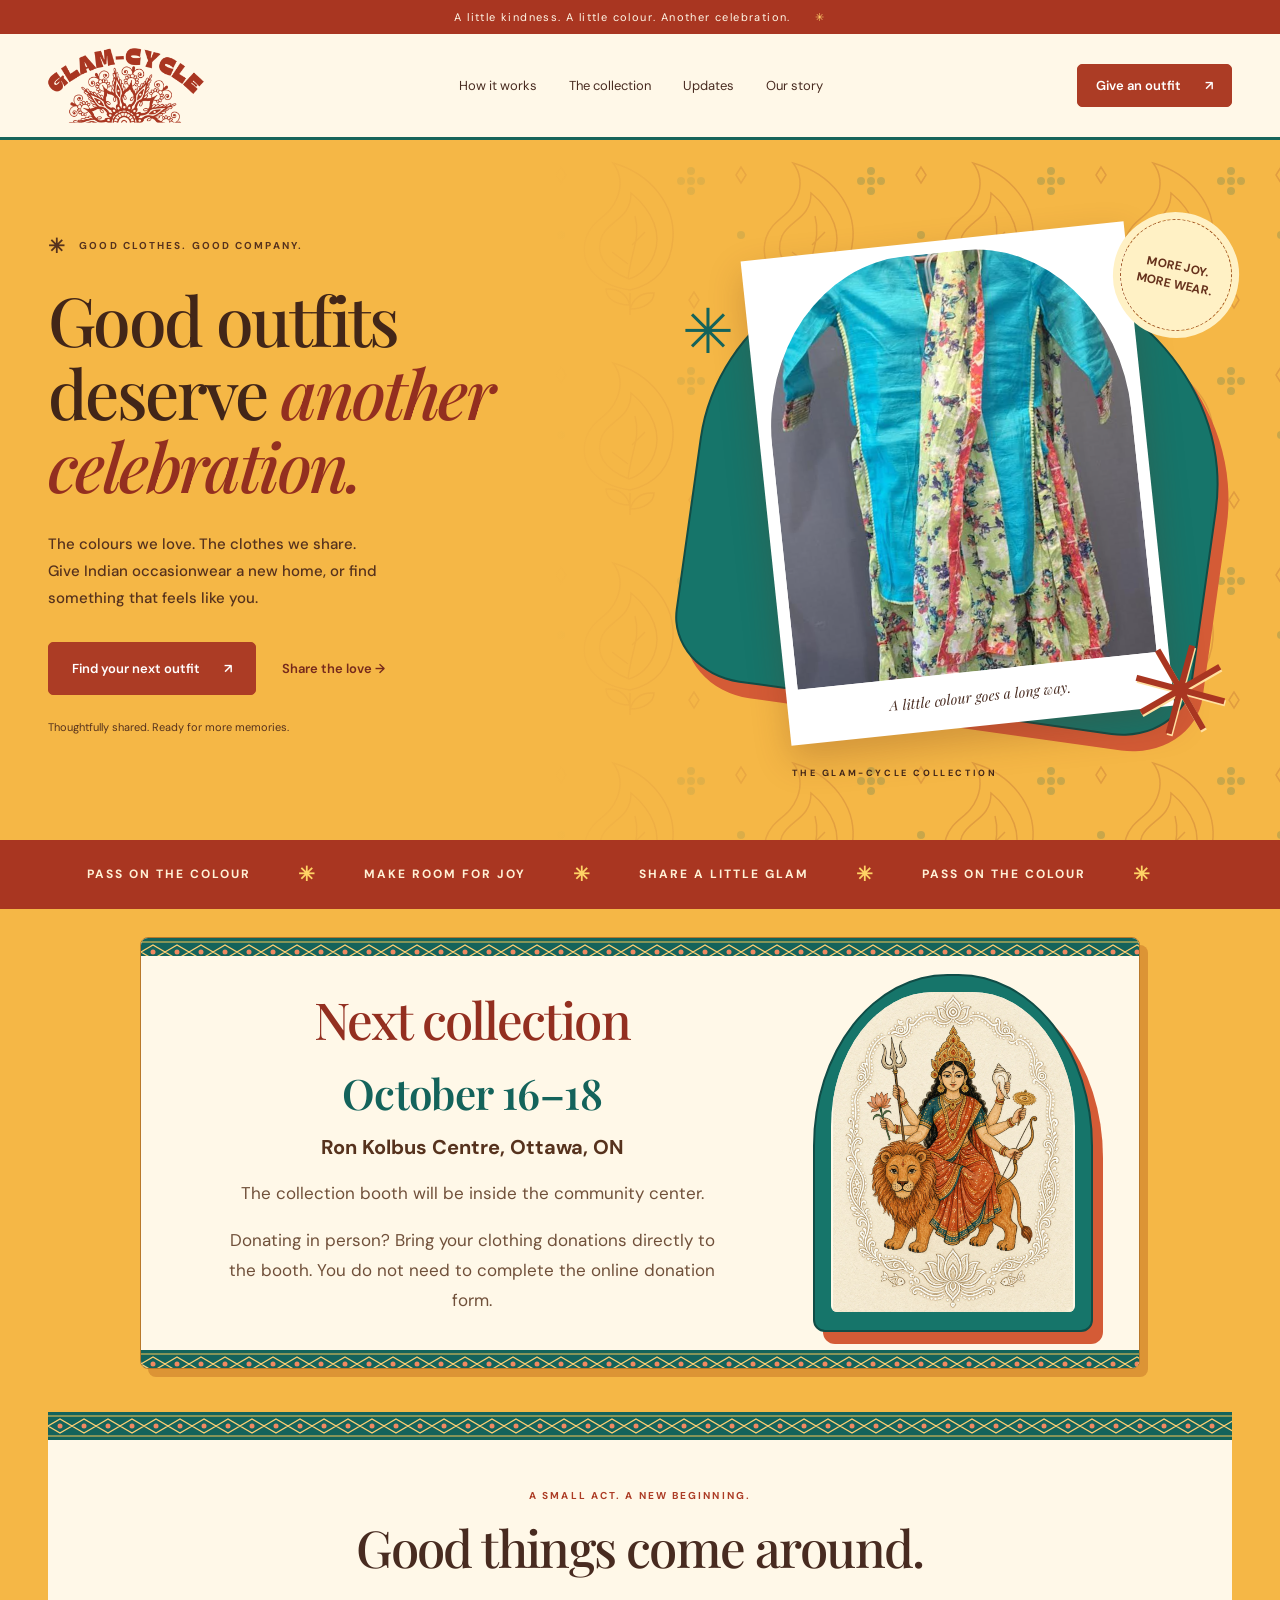
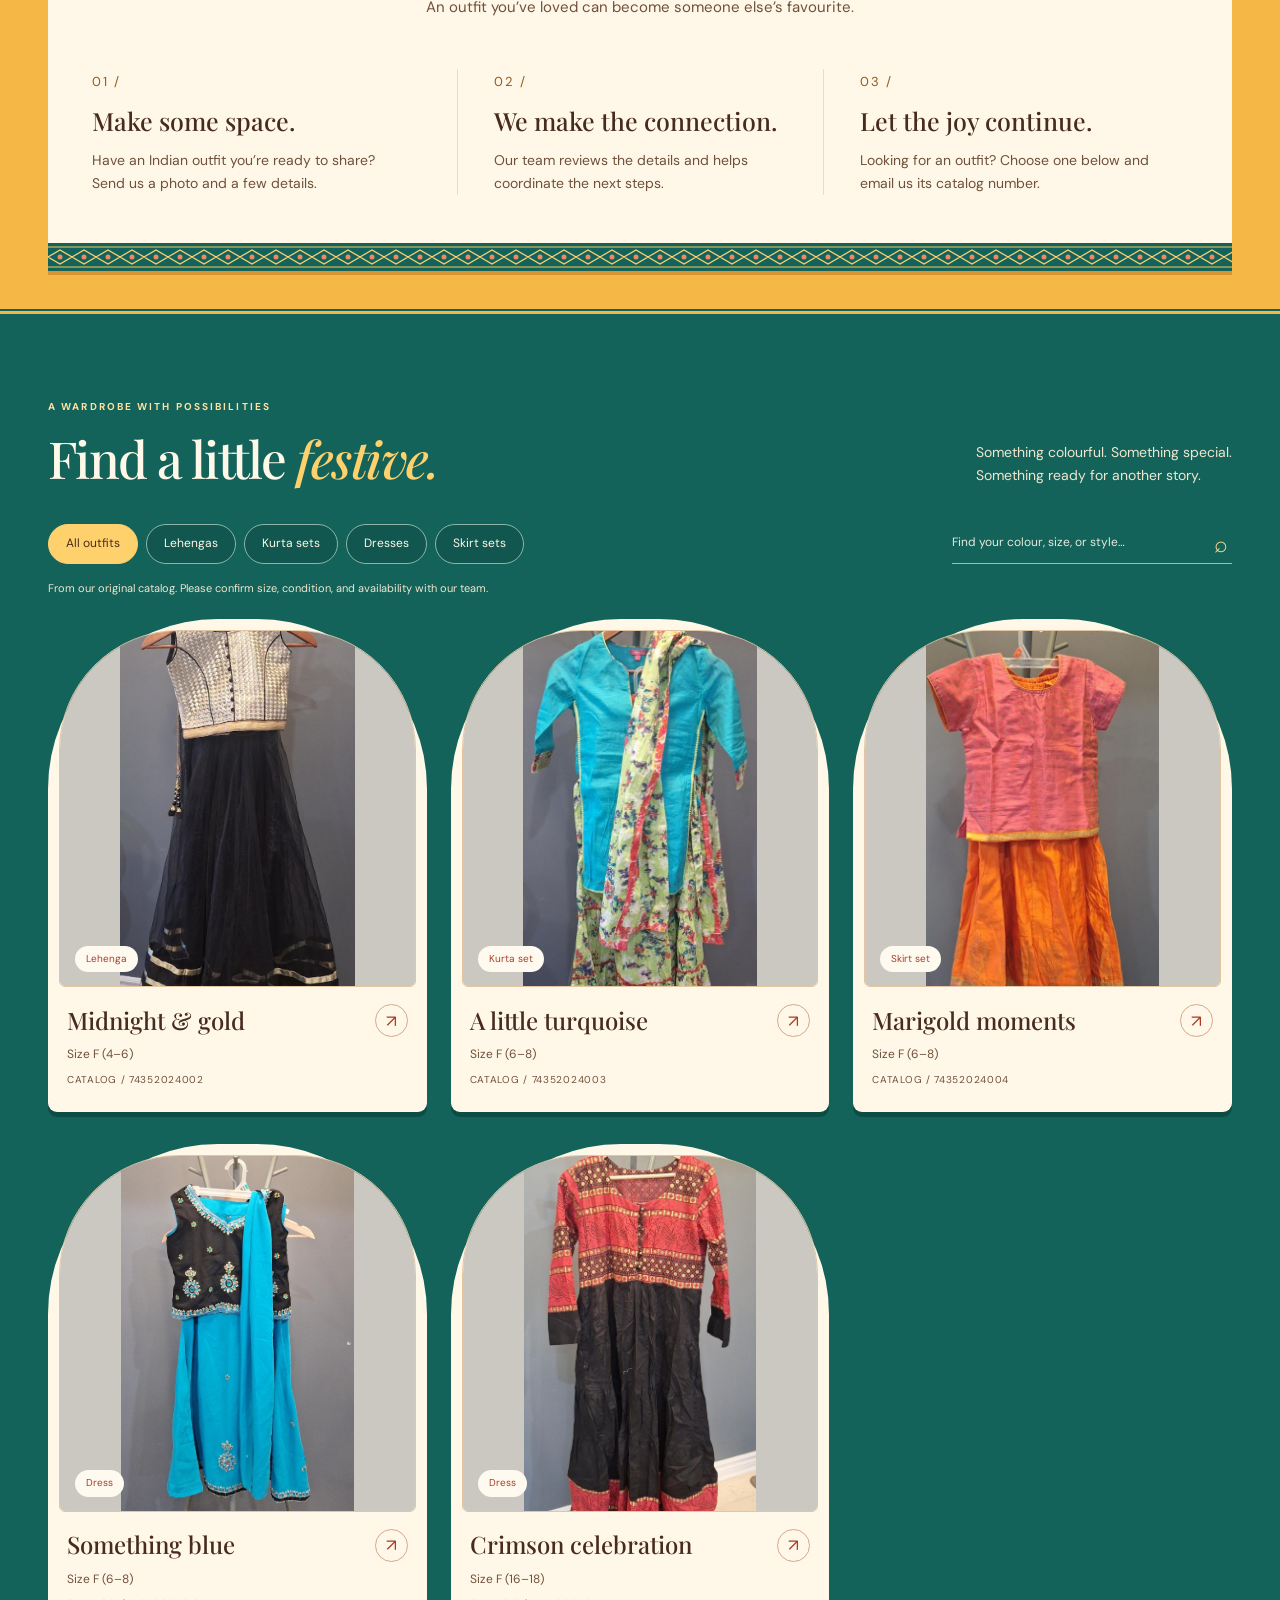
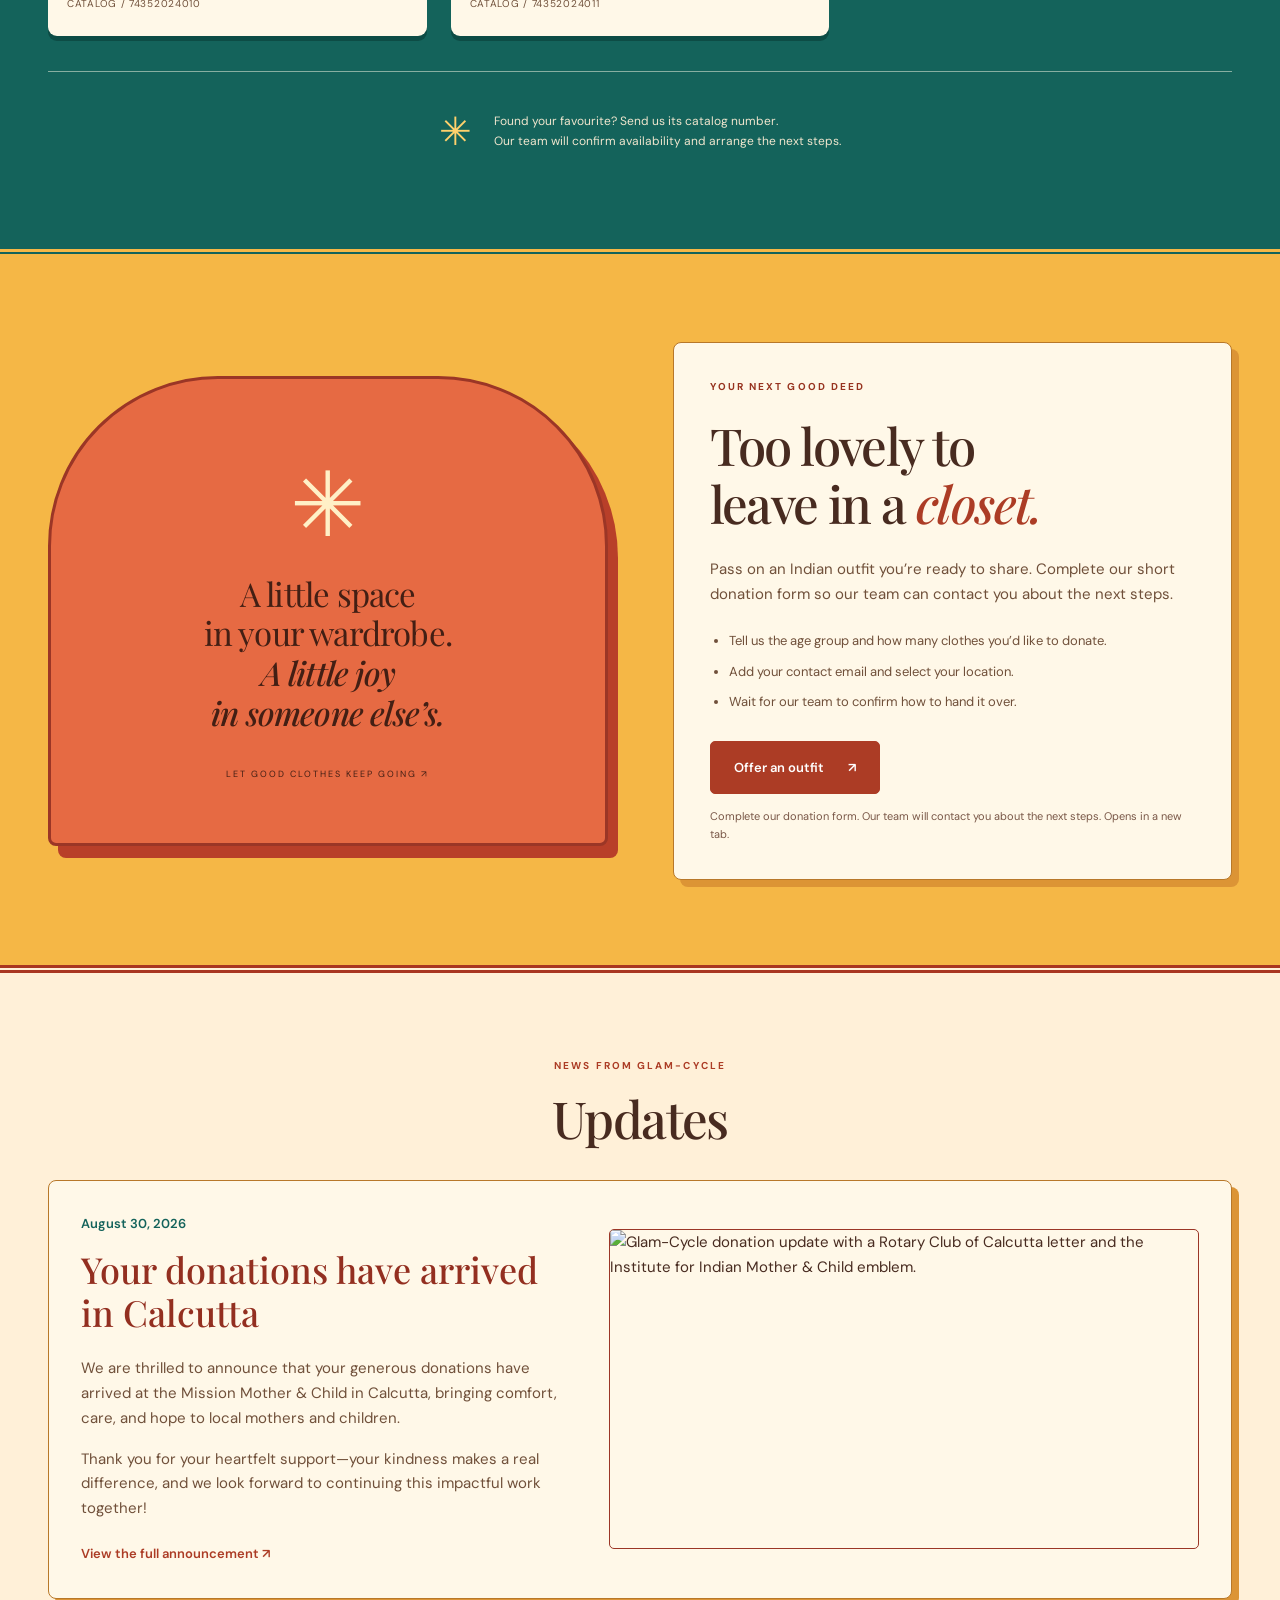
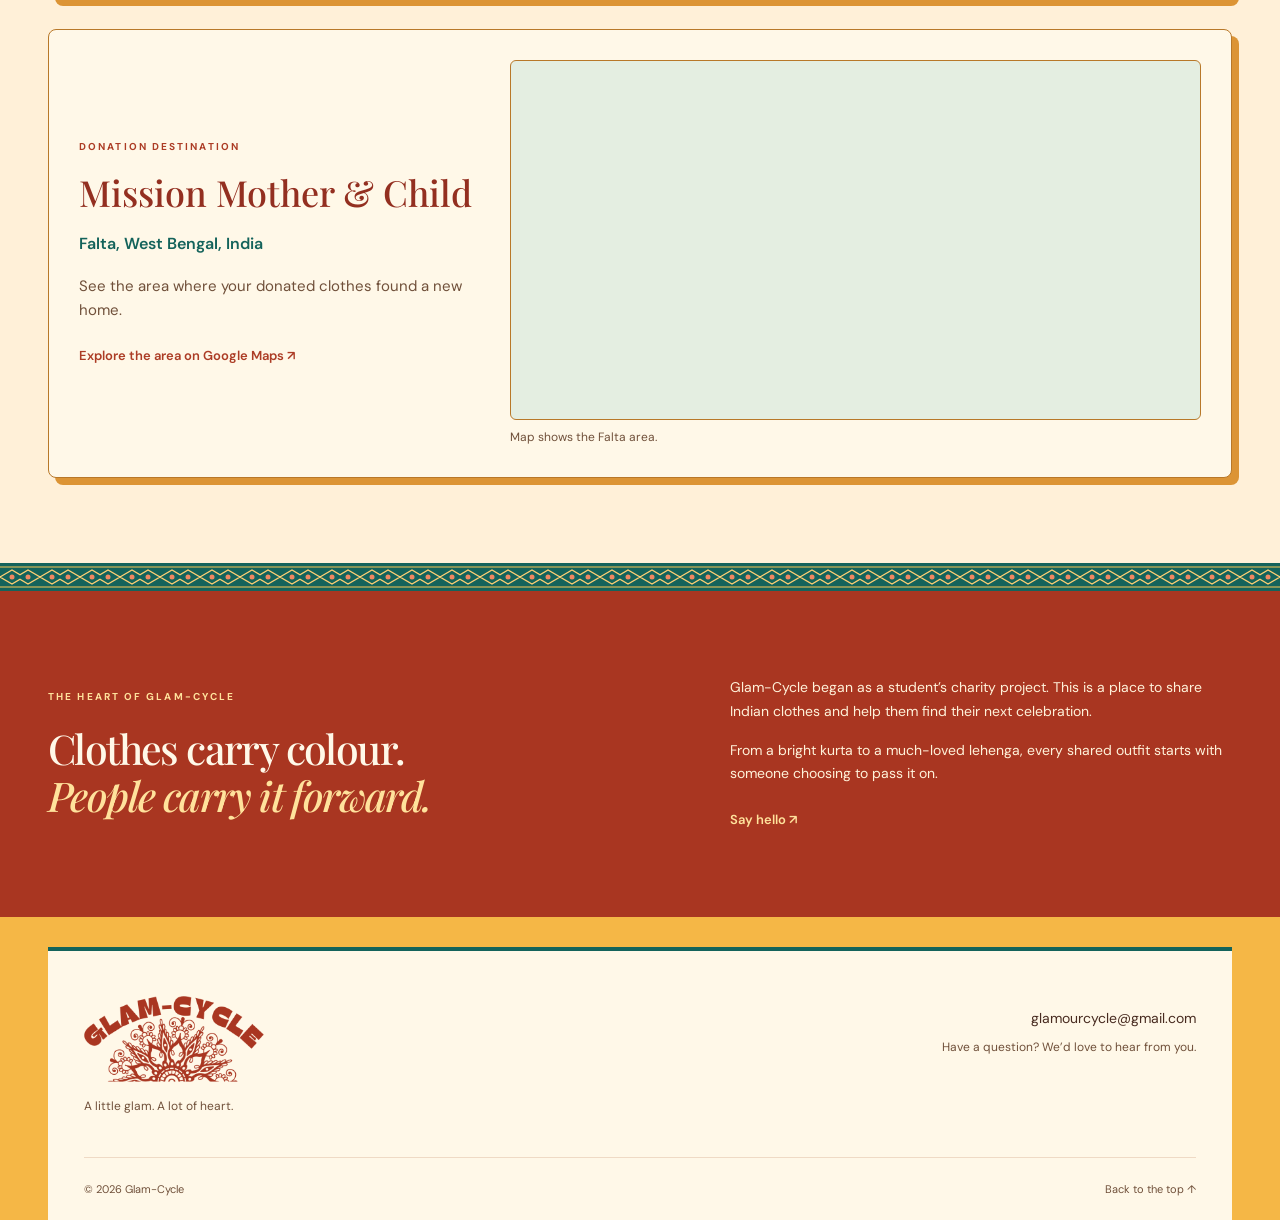
==== commit 0b287ccd: "Restore donation destination map in Updates" ====
--- a/index.html
+++ b/index.html
@@ -52,6 +52,19 @@
 </div>
 <figure class="update-image"><a href="assets/donation-update-2026-08-30.png" target="_blank" rel="noopener noreferrer" aria-label="Open the full donation announcement image in a new tab"><img src="assets/donation-update-2026-08-30.png" alt="Glam-Cycle donation update with a Rotary Club of Calcutta letter and the Institute for Indian Mother &amp; Child emblem." width="1038" height="562" loading="lazy"></a></figure>
 </article>
+<article class="destination-card" aria-labelledby="destination-heading">
+<div class="destination-copy">
+<p class="eyebrow">DONATION DESTINATION</p>
+<h3 id="destination-heading">Mission Mother &amp; Child</h3>
+<p class="destination-place">Falta, West Bengal, India</p>
+<p>See the area where your donated clothes found a new home.</p>
+<a class="text-link" href="https://www.google.com/maps/search/?api=1&amp;query=Falta%2C%20West%20Bengal%2C%20India" target="_blank" rel="noopener noreferrer">Explore the area on Google Maps <span aria-hidden="true">↗</span><span class="sr-only"> (opens in a new tab)</span></a>
+</div>
+<figure class="destination-map">
+<iframe title="Map of the Falta area in West Bengal, India" src="https://maps.google.com/maps?q=Falta%2C%20West%20Bengal%2C%20India&amp;z=12&amp;output=embed" width="720" height="400" loading="lazy" referrerpolicy="no-referrer-when-downgrade" allowfullscreen></iframe>
+<figcaption>Map shows the Falta area.</figcaption>
+</figure>
+</article>
 </div>
 </section>
 <section class="story section" id="story"><div class="wrap story-inner"><div><p class="eyebrow">THE HEART OF GLAM-CYCLE</p><h2>Clothes carry colour.<br><em>People carry it forward.</em></h2></div><div><p>Glam-Cycle began as a student’s charity project. This is a place to share Indian clothes and help them find their next celebration.</p><p>From a bright kurta to a much-loved lehenga, every shared outfit starts with someone choosing to pass it on.</p><a class="text-link contact-link" href="mailto:glamourcycle@gmail.com">Say hello <span aria-hidden="true">↗</span></a></div></div></section>
--- a/styles.css
+++ b/styles.css
@@ -112,3 +112,17 @@
 .footer .brand-logo{width:180px}
 @media(max-width:1000px){.header nav{gap:18px}}
 @media(max-width:700px){.header{padding-block:14px}.brand-logo{width:130px}.footer .brand-logo{width:156px}.header nav{gap:12px 22px}}
+
+/* Donation destination: Falta regional map, as confirmed by the owner. */
+.destination-card{display:grid;grid-template-columns:minmax(0,.8fr) minmax(0,1.4fr);align-items:center;gap:36px;margin-top:30px;background:#fff8e8;border:1px solid #b87829;border-radius:8px;padding:30px;box-shadow:7px 7px 0 #dc9435}
+.destination-copy{min-width:0}
+.destination-copy .eyebrow{margin-bottom:15px}
+.destination-copy h3{font-family:var(--serif);font-size:clamp(27px,3vw,36px);line-height:1.2;color:#932f20}
+.destination-place{font-size:16px;font-weight:600;color:#14635b;margin-top:17px}
+.destination-copy>p:not(.eyebrow):not(.destination-place){color:#70503a;margin-top:16px}
+.destination-copy .text-link{display:inline-block;margin-top:22px}
+.destination-map{margin:0;min-width:0}
+.destination-map iframe{display:block;width:100%;height:360px;border:1px solid #b87829;border-radius:6px;background:#e4eee1}
+.destination-map figcaption{font-size:12px;color:#70503a;margin-top:8px}
+@media(max-width:900px){.destination-card{grid-template-columns:1fr;gap:24px;padding:24px}}
+@media(max-width:700px){.destination-card{padding:22px 18px}.destination-map iframe{height:300px}}
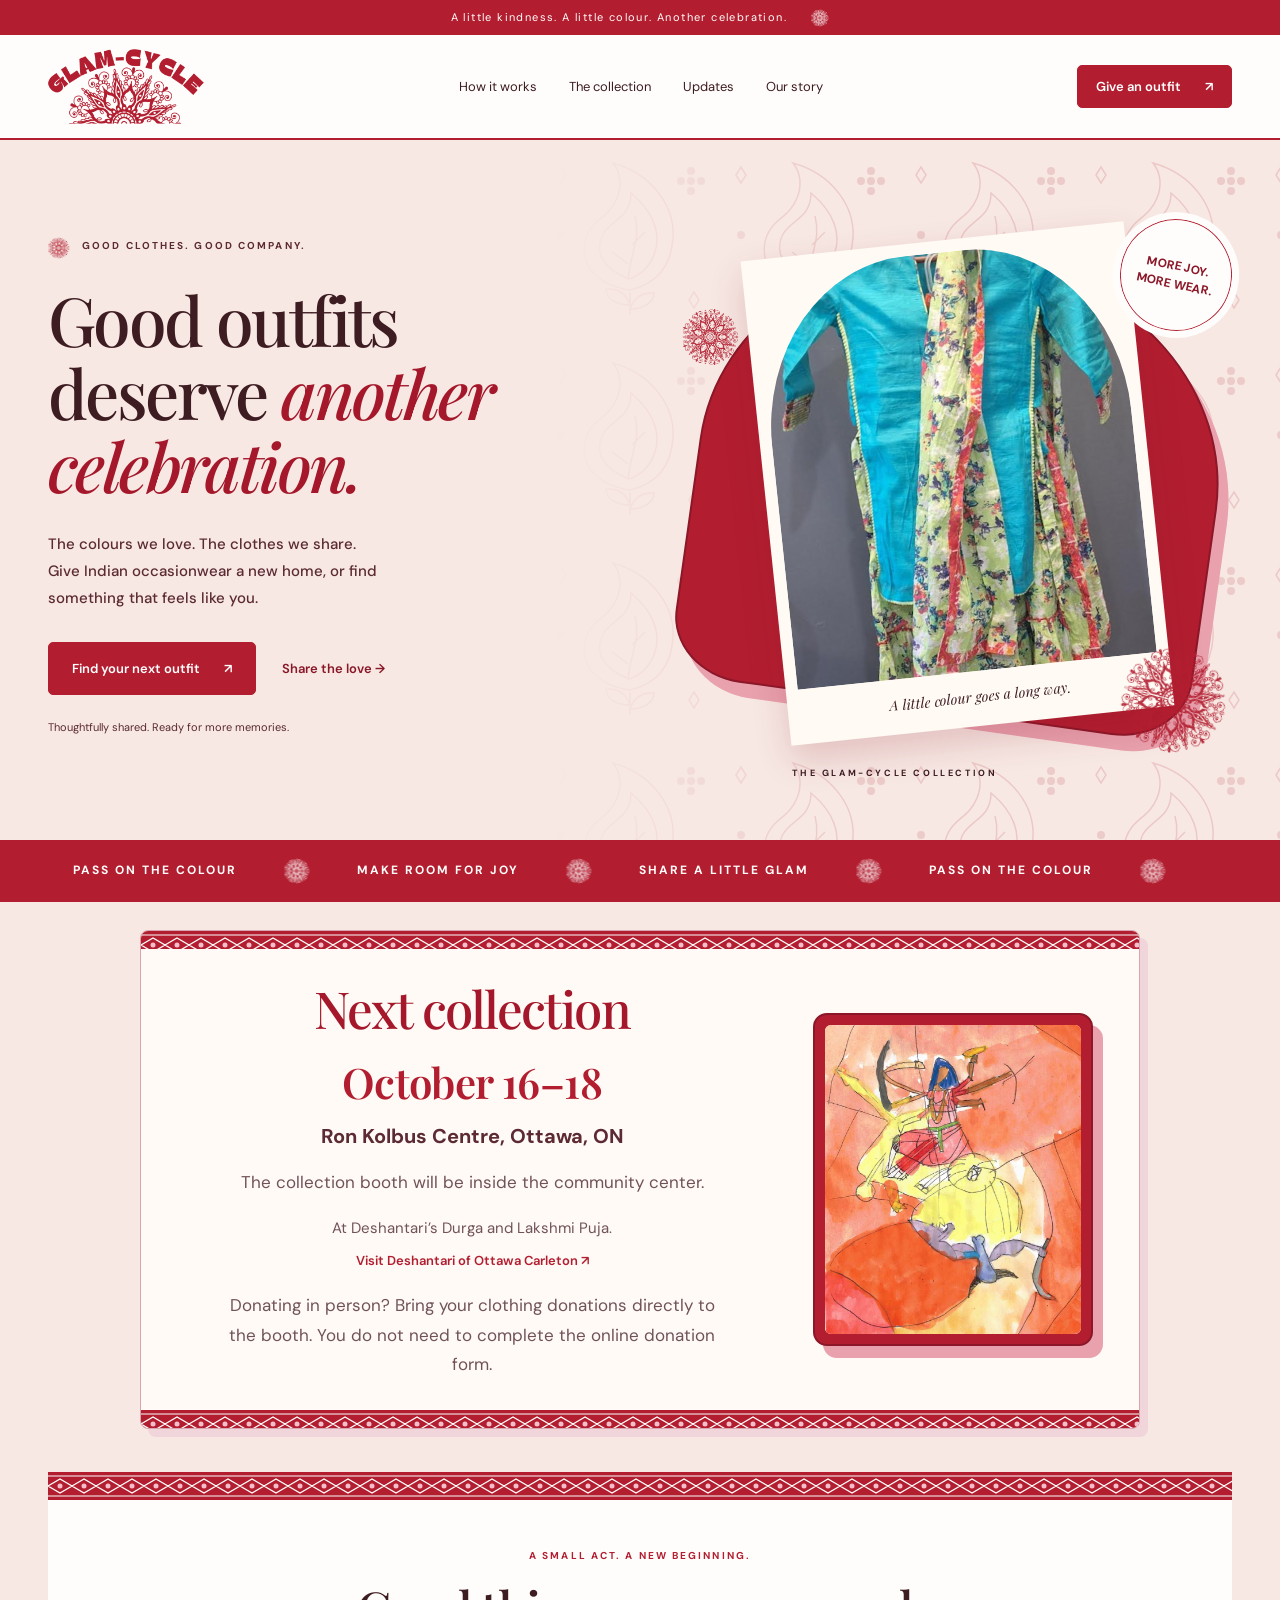
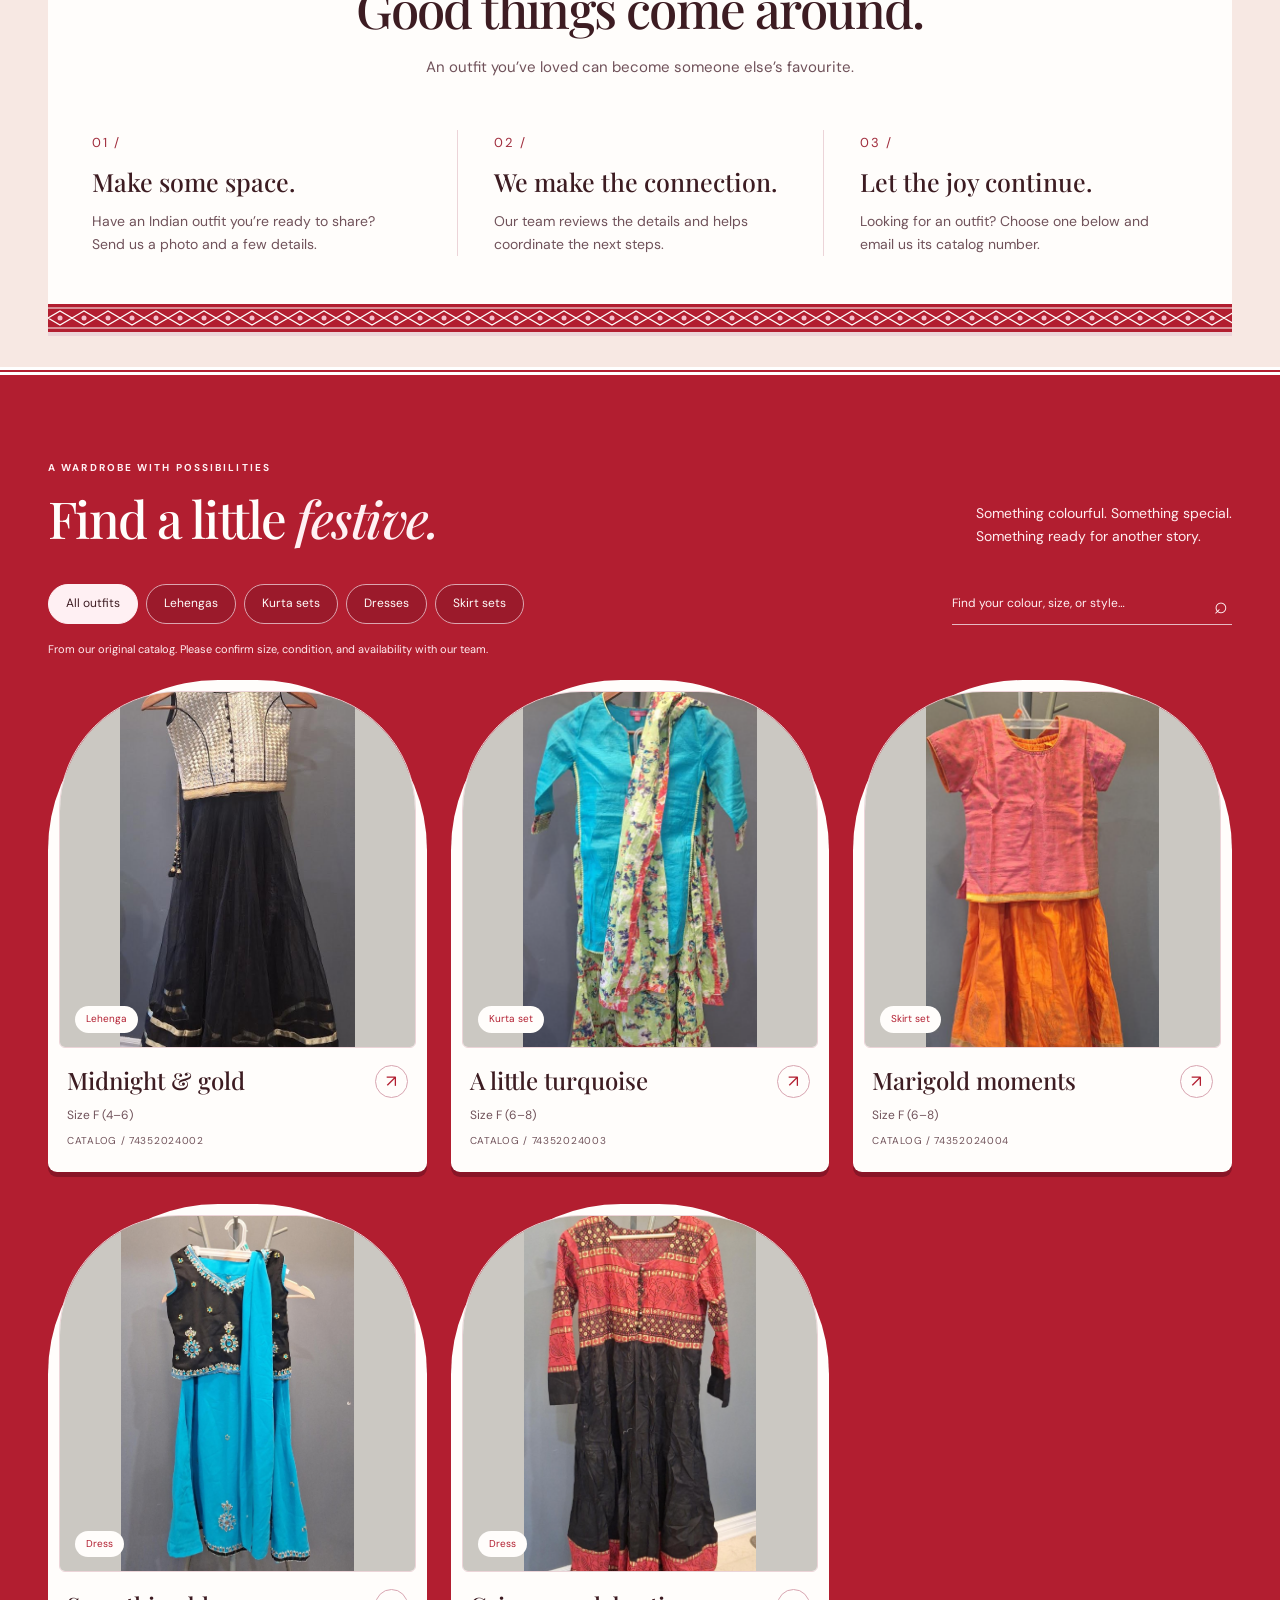
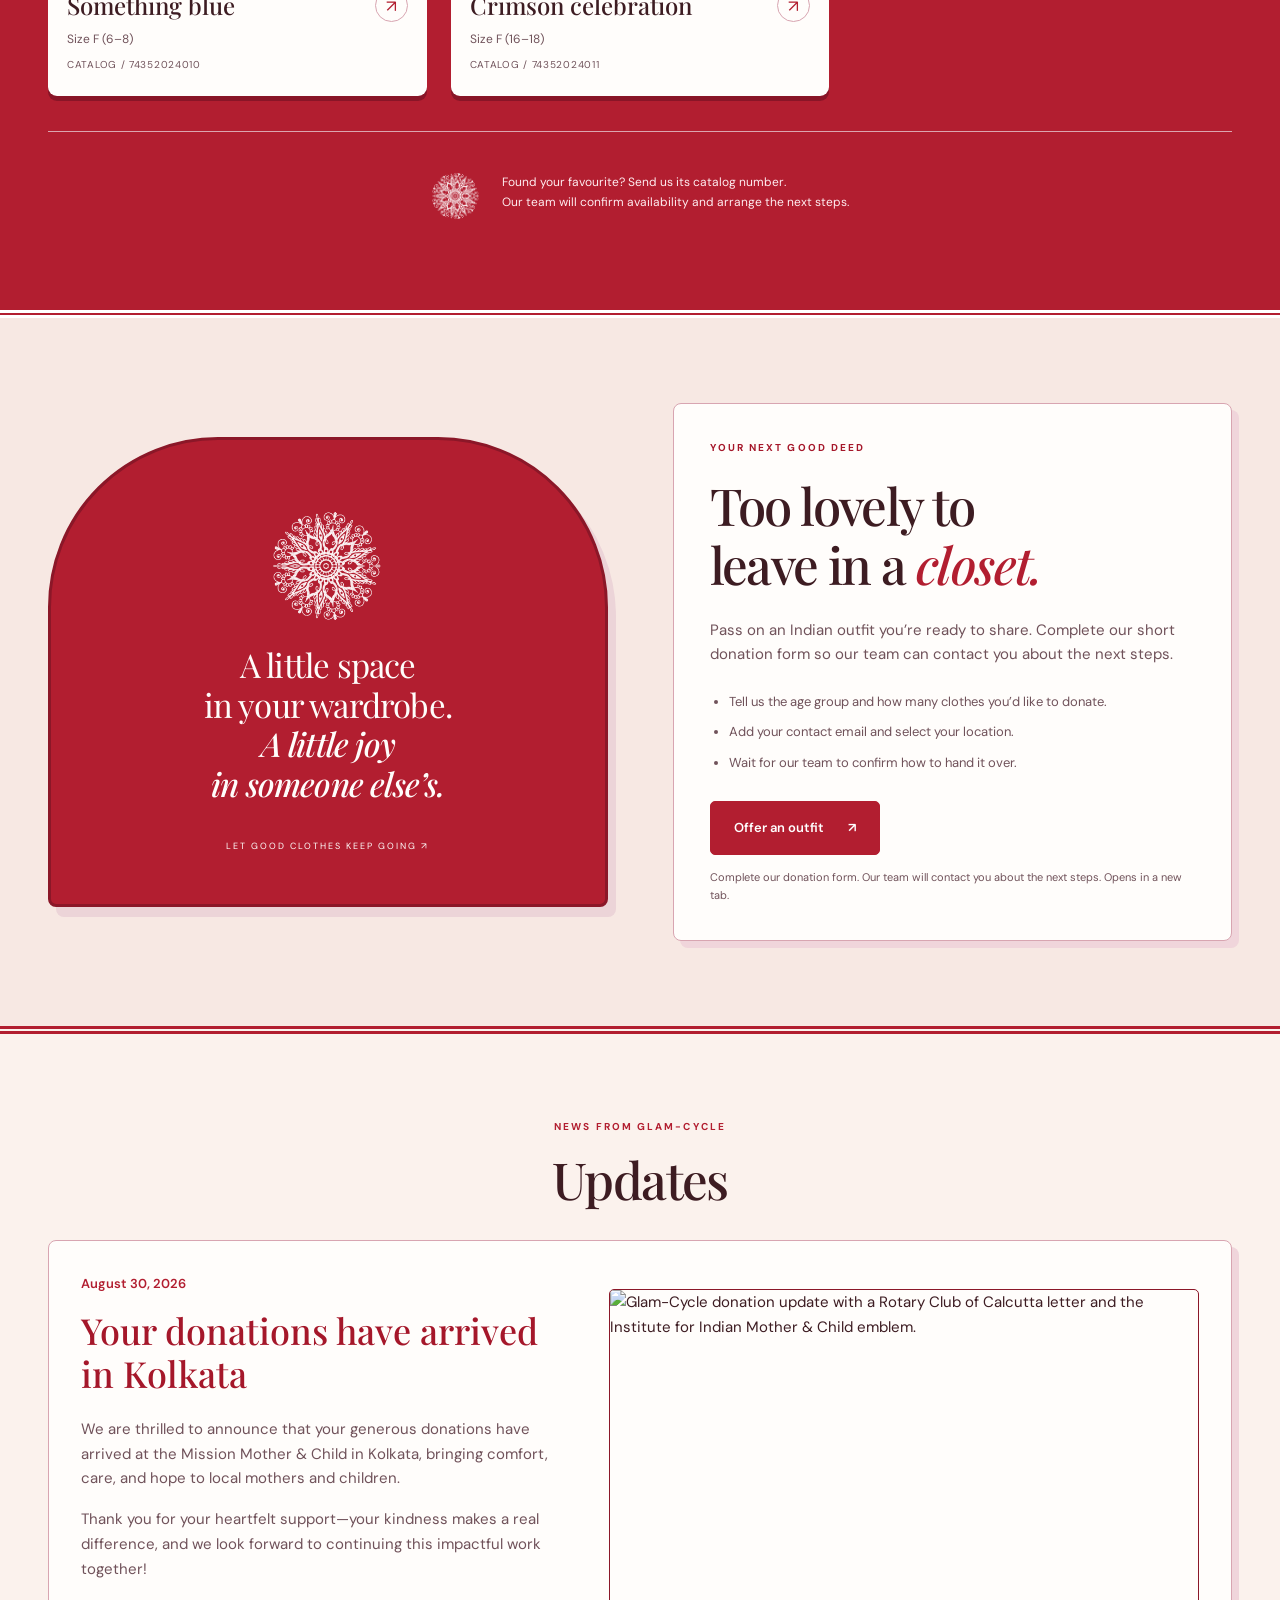
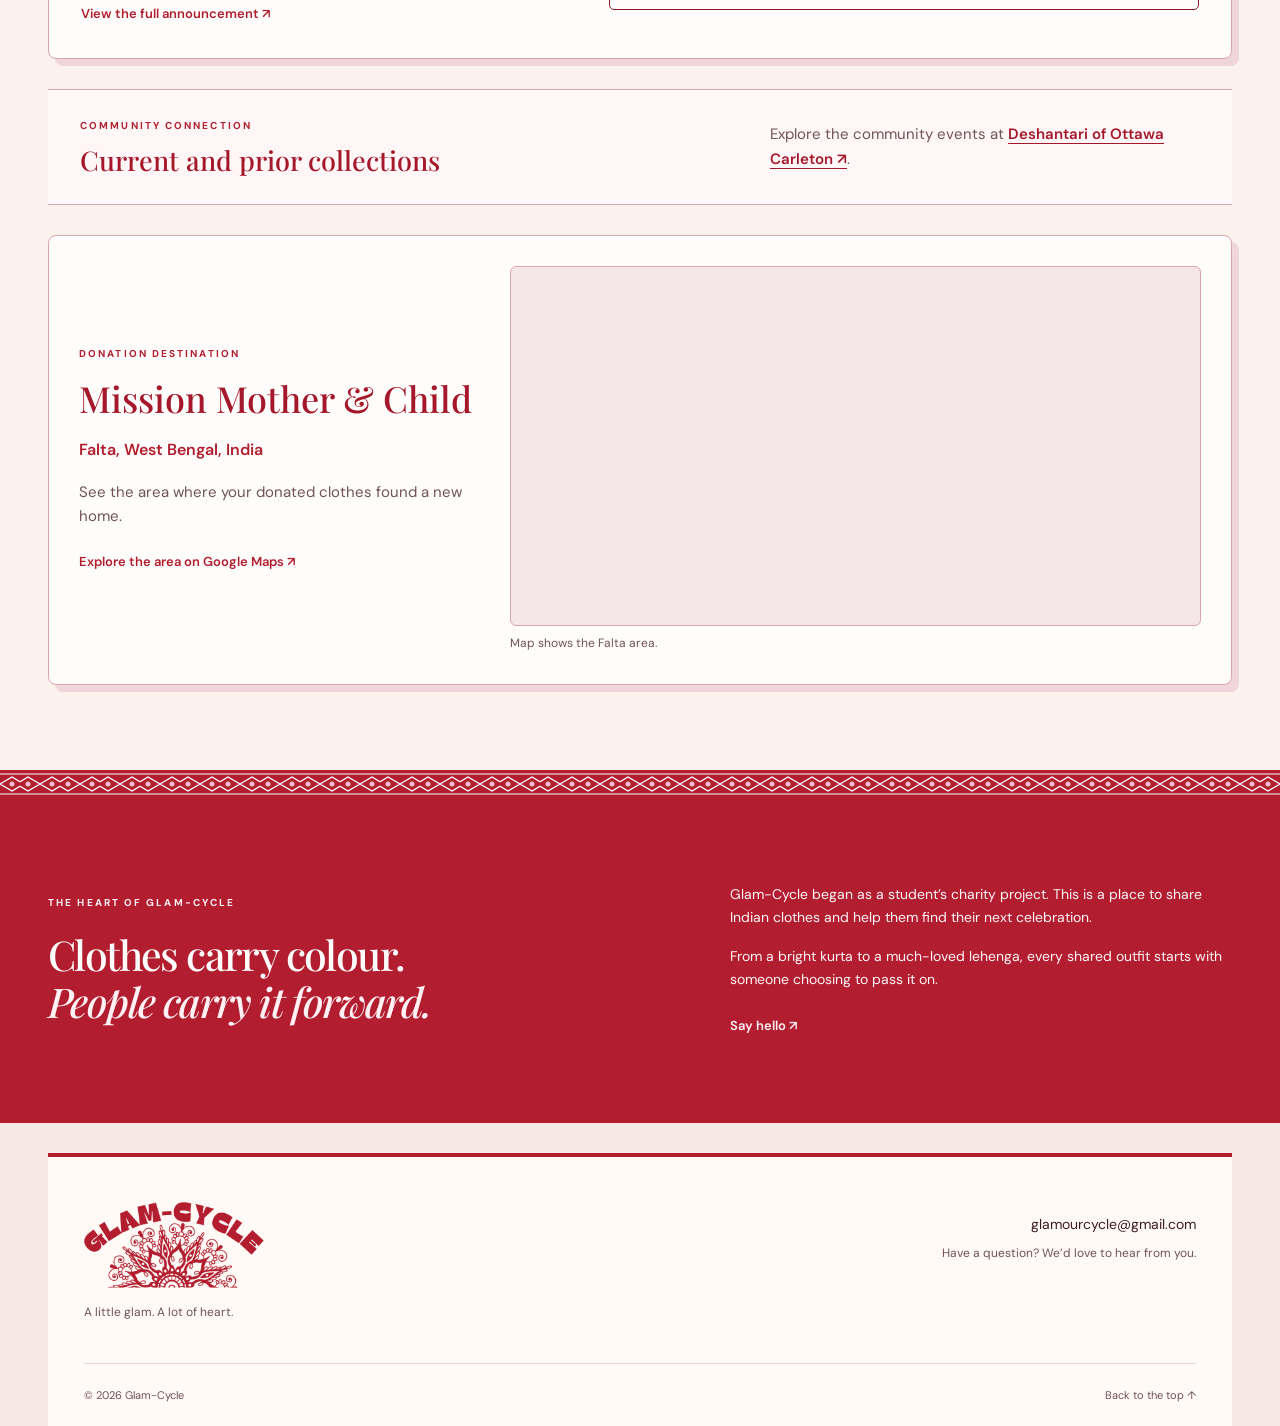
==== commit 57f2658f: "Publish red and white theme with charity emblems and collection links" ====
--- a/index.html
+++ b/index.html
@@ -2,25 +2,28 @@
 <html lang="en">
 <head>
 <meta charset="utf-8"><meta name="viewport" content="width=device-width,initial-scale=1">
-<meta name="theme-color" content="#14635b">
+<meta name="theme-color" content="#b21e30">
 <meta name="description" content="Give Indian occasionwear another celebration. Explore donated outfits and share clothes through Glam-Cycle.">
 <title>Glam-Cycle · Another reason to celebrate</title>
+<link rel="icon" type="image/png" sizes="180x180" href="assets/favicon.png?v=red-white">
+<link rel="icon" type="image/svg+xml" href="assets/favicon.svg?v=red-white">
+<link rel="apple-touch-icon" sizes="180x180" href="assets/favicon.png?v=red-white">
 <link rel="preload" href="assets/fonts/dm-sans.ttf" as="font" type="font/ttf" crossorigin>
 <link rel="preload" href="assets/fonts/playfair-display.ttf" as="font" type="font/ttf" crossorigin>
-<link rel="stylesheet" href="styles.css">
+<link rel="stylesheet" href="styles.css?v=d0b6ed46f2">
 <script src="config.js" defer></script><script src="app.js" defer></script>
 </head>
 <body>
 <a class="skip" href="#main">Skip to content</a>
-<div class="announcement">A little kindness. A little colour. Another celebration. <span aria-hidden="true">✳</span></div>
+<div class="announcement">A little kindness. A little colour. Another celebration. <span aria-hidden="true"><img class="brand-emblem" src="assets/glam-cycle-emblem.svg" alt="" width="412" height="412"></span></div>
 <header class="header"><a href="#" class="brand" aria-label="Glam-Cycle home"><img class="brand-logo" src="assets/glam-cycle-logo.svg" alt="Glam-Cycle" width="549" height="262"></a><nav aria-label="Main navigation"><a href="#how">How it works</a><a href="#collection">The collection</a><a href="#updates">Updates</a><a href="#story">Our story</a></nav><a class="button button-small" href="#donate">Give an outfit <span aria-hidden="true">↗</span></a></header>
 <main id="main">
 <section class="hero wrap" aria-labelledby="hero-heading">
-<div class="hero-copy"><p class="eyebrow"><span aria-hidden="true">✳</span> GOOD CLOTHES. GOOD COMPANY.</p><h1 id="hero-heading">Good outfits<br>deserve <em>another<br>celebration.</em></h1><p class="hero-description">The colours we love. The clothes we share.<br>Give Indian occasionwear a new home, or find something that feels like you.</p><div class="hero-actions"><a class="button" href="#collection">Find your next outfit <span aria-hidden="true">↗</span></a><a class="text-link" href="#donate">Share the love <span aria-hidden="true">→</span></a></div><p class="hero-footnote">Thoughtfully shared. Ready for more memories.</p></div>
-<div class="hero-art"><div class="art-ring" aria-hidden="true"></div><div class="hero-tag">MORE JOY.<br>MORE WEAR.</div><figure class="hero-photo"><img src="assets/outfit-74352024003.jpg" alt="Turquoise Indian outfit with a colourful floral dupatta" width="700" height="1000" fetchpriority="high"><figcaption>A little colour goes a long way.</figcaption></figure><div class="flower flower-one" aria-hidden="true">✳</div><div class="flower flower-two" aria-hidden="true">✳</div><span class="art-label">THE GLAM-CYCLE COLLECTION</span></div>
+<div class="hero-copy"><p class="eyebrow"><span aria-hidden="true"><img class="brand-emblem" src="assets/glam-cycle-emblem.svg" alt="" width="412" height="412"></span> GOOD CLOTHES. GOOD COMPANY.</p><h1 id="hero-heading">Good outfits<br>deserve <em>another<br>celebration.</em></h1><p class="hero-description">The colours we love. The clothes we share.<br>Give Indian occasionwear a new home, or find something that feels like you.</p><div class="hero-actions"><a class="button" href="#collection">Find your next outfit <span aria-hidden="true">↗</span></a><a class="text-link" href="#donate">Share the love <span aria-hidden="true">→</span></a></div><p class="hero-footnote">Thoughtfully shared. Ready for more memories.</p></div>
+<div class="hero-art"><div class="art-ring" aria-hidden="true"></div><div class="hero-tag">MORE JOY.<br>MORE WEAR.</div><figure class="hero-photo"><img src="assets/outfit-74352024003.jpg" alt="Turquoise Indian outfit with a colourful floral dupatta" width="700" height="1000" fetchpriority="high"><figcaption>A little colour goes a long way.</figcaption></figure><div class="flower flower-one" aria-hidden="true"><img class="brand-emblem" src="assets/glam-cycle-emblem.svg" alt="" width="412" height="412"></div><div class="flower flower-two" aria-hidden="true"><img class="brand-emblem" src="assets/glam-cycle-emblem.svg" alt="" width="412" height="412"></div><span class="art-label">THE GLAM-CYCLE COLLECTION</span></div>
 </section>
-<div class="ribbon" aria-hidden="true"><div>PASS ON THE COLOUR <span>✳</span> MAKE ROOM FOR JOY <span>✳</span> SHARE A LITTLE GLAM <span>✳</span> PASS ON THE COLOUR <span>✳</span></div></div>
-<!-- Begin next-collection event block. After the event, delete this section, the matching CSS block in styles.css, and assets/ma-durga-santiniketan.jpg. -->
+<div class="ribbon" aria-hidden="true"><div>PASS ON THE COLOUR <span><img class="brand-emblem" src="assets/glam-cycle-emblem.svg" alt="" width="412" height="412"></span> MAKE ROOM FOR JOY <span><img class="brand-emblem" src="assets/glam-cycle-emblem.svg" alt="" width="412" height="412"></span> SHARE A LITTLE GLAM <span><img class="brand-emblem" src="assets/glam-cycle-emblem.svg" alt="" width="412" height="412"></span> PASS ON THE COLOUR <span><img class="brand-emblem" src="assets/glam-cycle-emblem.svg" alt="" width="412" height="412"></span></div></div>
+<!-- Begin next-collection event block. After the event, delete this section, the matching CSS block in styles.css, and assets/durga-original-crop.png. -->
 <section class="next-collection wrap section" id="next-collection" aria-labelledby="next-collection-heading">
 <div class="next-collection-panel">
 <div class="next-collection-copy">
@@ -28,30 +31,32 @@
 <p class="next-collection-date">October 16–18</p>
 <p class="next-collection-place">Ron Kolbus Centre, Ottawa, ON</p>
 <p>The collection booth will be inside the community center.</p>
+<p class="next-collection-host">At Deshantari’s Durga and Lakshmi Puja.<br><a class="text-link" href="https://www.deshantari.org/" target="_blank" rel="noopener noreferrer">Visit Deshantari of Ottawa Carleton <span aria-hidden="true">↗</span><span class="sr-only"> (opens in a new tab)</span></a></p>
 <p>Donating in person? Bring your clothing donations directly to the booth. You do not need to complete the online donation form.</p>
 </div>
 <figure class="next-collection-art">
-<img src="assets/ma-durga-santiniketan.jpg" width="768" height="1024" alt="Folk-style illustration of Ma Durga in the Santiniketan tradition, with warm earth colours, a lion, and alpana-inspired lotus borders.">
+<img src="assets/durga-original-crop.png" width="890" height="1075" alt="Colourful ink-and-watercolour drawing of Durga with her lion and a buffalo figure, against an orange and coral background.">
 </figure>
 </div>
 </section>
 <!-- End next-collection event block -->
 <section class="how wrap section" id="how"><div class="section-heading"><p class="eyebrow">A SMALL ACT. A NEW BEGINNING.</p><h2>Good things come around.</h2><p>An outfit you’ve loved can become someone else’s favourite.</p></div><div class="steps"><article><span class="step-number">01 /</span><h3>Make some space.</h3><p>Have an Indian outfit you’re ready to share? Send us a photo and a few details.</p></article><article><span class="step-number">02 /</span><h3>We make the connection.</h3><p>Our team reviews the details and helps coordinate the next steps.</p></article><article><span class="step-number">03 /</span><h3>Let the joy continue.</h3><p>Looking for an outfit? Choose one below and email us its catalog number.</p></article></div></section>
-<section class="collection section" id="collection"><div class="wrap"><div class="collection-heading"><div><p class="eyebrow">A WARDROBE WITH POSSIBILITIES</p><h2>Find a little <em>festive.</em></h2></div><p>Something colourful. Something special.<br>Something ready for another story.</p></div><div class="catalog-toolbar"><div class="filters" role="group" aria-label="Filter outfits by category"><button type="button" class="filter active" data-category="All" aria-pressed="true">All outfits</button><button type="button" class="filter" data-category="Lehenga" aria-pressed="false">Lehengas</button><button type="button" class="filter" data-category="Kurta set" aria-pressed="false">Kurta sets</button><button type="button" class="filter" data-category="Dress" aria-pressed="false">Dresses</button><button type="button" class="filter" data-category="Skirt set" aria-pressed="false">Skirt sets</button></div><label class="search"><span class="sr-only">Search outfits, sizes, or catalog numbers</span><input id="search" type="search" placeholder="Find your colour, size, or style…"><span aria-hidden="true">⌕</span></label></div><p id="catalog-note" class="catalog-note">From our original catalog. Please confirm size, condition, and availability with our team.</p><p class="sr-only" id="results-count" role="status" aria-live="polite"></p><div class="outfit-grid" id="outfit-grid"><p>Loading the collection…</p></div><noscript><p>Enable JavaScript to browse the collection, or <a href="https://www.glamourcycle.com/receive">view the original catalog</a>.</p></noscript><div class="collection-footer"><span aria-hidden="true">✳</span><p>Found your favourite? Send us its catalog number.<br>Our team will confirm availability and arrange the next steps.</p></div></div></section>
-<section class="donate wrap section" id="donate"><div class="donate-art" aria-hidden="true"><div class="petal">✳</div><p>A little space<br>in your wardrobe.<br><em>A little joy<br>in someone else’s.</em></p><span>LET GOOD CLOTHES KEEP GOING ↗</span></div><div class="donate-copy"><p class="eyebrow">YOUR NEXT GOOD DEED</p><h2>Too lovely to<br>leave in a <em>closet.</em></h2><p>Pass on an Indian outfit you’re ready to share. Complete our short donation form so our team can contact you about the next steps.</p><ul class="donate-list"><li>Tell us the age group and how many clothes you’d like to donate.</li><li>Add your contact email and select your location.</li><li>Wait for our team to confirm how to hand it over.</li></ul><a id="donate-link" class="button" href="https://docs.google.com/forms/d/e/1FAIpQLScFDdH6EHXGB9z_9jPnfvEMQGiypii4UZYgQSL2YNX6zsxwdA/viewform" target="_blank" rel="noopener noreferrer">Offer an outfit <span aria-hidden="true">↗</span></a><p class="small" id="donate-help">Complete our donation form. Opens in a new tab.</p></div></section>
+<section class="collection section" id="collection"><div class="wrap"><div class="collection-heading"><div><p class="eyebrow">A WARDROBE WITH POSSIBILITIES</p><h2>Find a little <em>festive.</em></h2></div><p>Something colourful. Something special.<br>Something ready for another story.</p></div><div class="catalog-toolbar"><div class="filters" role="group" aria-label="Filter outfits by category"><button type="button" class="filter active" data-category="All" aria-pressed="true">All outfits</button><button type="button" class="filter" data-category="Lehenga" aria-pressed="false">Lehengas</button><button type="button" class="filter" data-category="Kurta set" aria-pressed="false">Kurta sets</button><button type="button" class="filter" data-category="Dress" aria-pressed="false">Dresses</button><button type="button" class="filter" data-category="Skirt set" aria-pressed="false">Skirt sets</button></div><label class="search"><span class="sr-only">Search outfits, sizes, or catalog numbers</span><input id="search" type="search" placeholder="Find your colour, size, or style…"><span aria-hidden="true">⌕</span></label></div><p id="catalog-note" class="catalog-note">From our original catalog. Please confirm size, condition, and availability with our team.</p><p class="sr-only" id="results-count" role="status" aria-live="polite"></p><div class="outfit-grid" id="outfit-grid"><p>Loading the collection…</p></div><noscript><p>Enable JavaScript to browse the collection, or <a href="https://www.glamourcycle.com/receive">view the original catalog</a>.</p></noscript><div class="collection-footer"><span aria-hidden="true"><img class="brand-emblem" src="assets/glam-cycle-emblem.svg" alt="" width="412" height="412"></span><p>Found your favourite? Send us its catalog number.<br>Our team will confirm availability and arrange the next steps.</p></div></div></section>
+<section class="donate wrap section" id="donate"><div class="donate-art" aria-hidden="true"><div class="petal"><img class="brand-emblem" src="assets/glam-cycle-emblem.svg" alt="" width="412" height="412"></div><p>A little space<br>in your wardrobe.<br><em>A little joy<br>in someone else’s.</em></p><span>LET GOOD CLOTHES KEEP GOING ↗</span></div><div class="donate-copy"><p class="eyebrow">YOUR NEXT GOOD DEED</p><h2>Too lovely to<br>leave in a <em>closet.</em></h2><p>Pass on an Indian outfit you’re ready to share. Complete our short donation form so our team can contact you about the next steps.</p><ul class="donate-list"><li>Tell us the age group and how many clothes you’d like to donate.</li><li>Add your contact email and select your location.</li><li>Wait for our team to confirm how to hand it over.</li></ul><a id="donate-link" class="button" href="https://docs.google.com/forms/d/e/1FAIpQLScFDdH6EHXGB9z_9jPnfvEMQGiypii4UZYgQSL2YNX6zsxwdA/viewform" target="_blank" rel="noopener noreferrer">Offer an outfit <span aria-hidden="true">↗</span></a><p class="small" id="donate-help">Complete our donation form. Opens in a new tab.</p></div></section>
 <section class="updates section" id="updates" aria-labelledby="updates-heading">
 <div class="wrap">
 <div class="section-heading"><p class="eyebrow">NEWS FROM GLAM-CYCLE</p><h2 id="updates-heading">Updates</h2></div>
 <article class="update-card" aria-labelledby="update-arrival-title">
 <div class="update-copy">
 <p class="update-date"><time datetime="2026-08-30">August 30, 2026</time></p>
-<h3 id="update-arrival-title">Your donations have arrived in Calcutta</h3>
-<p>We are thrilled to announce that your generous donations have arrived at the Mission Mother &amp; Child in Calcutta, bringing comfort, care, and hope to local mothers and children.</p>
+<h3 id="update-arrival-title">Your donations have arrived in Kolkata</h3>
+<p>We are thrilled to announce that your generous donations have arrived at the Mission Mother &amp; Child in Kolkata, bringing comfort, care, and hope to local mothers and children.</p>
 <p>Thank you for your heartfelt support—your kindness makes a real difference, and we look forward to continuing this impactful work together!</p>
 <a class="text-link" href="assets/donation-update-2026-08-30.png" target="_blank" rel="noopener noreferrer">View the full announcement <span aria-hidden="true">↗</span><span class="sr-only"> (opens in a new tab)</span></a>
 </div>
 <figure class="update-image"><a href="assets/donation-update-2026-08-30.png" target="_blank" rel="noopener noreferrer" aria-label="Open the full donation announcement image in a new tab"><img src="assets/donation-update-2026-08-30.png" alt="Glam-Cycle donation update with a Rotary Club of Calcutta letter and the Institute for Indian Mother &amp; Child emblem." width="1038" height="562" loading="lazy"></a></figure>
 </article>
+<aside class="community-collections" aria-labelledby="community-collections-heading"><div><p class="eyebrow">COMMUNITY CONNECTION</p><h3 id="community-collections-heading">Current and prior collections</h3></div><p>Explore the community events at <a href="https://www.deshantari.org/" target="_blank" rel="noopener noreferrer">Deshantari of Ottawa Carleton <span aria-hidden="true">↗</span><span class="sr-only"> (opens in a new tab)</span></a>.</p></aside>
 <article class="destination-card" aria-labelledby="destination-heading">
 <div class="destination-copy">
 <p class="eyebrow">DONATION DESTINATION</p>
--- a/styles.css
+++ b/styles.css
@@ -2,7 +2,7 @@
 @font-face{font-family:'DM Sans';font-style:normal;font-weight:100 900;font-display:swap;src:url('assets/fonts/dm-sans.ttf') format('truetype')}
 @font-face{font-family:'Playfair Display';font-style:normal;font-weight:400 900;font-display:swap;src:url('assets/fonts/playfair-display.ttf') format('truetype')}
 @font-face{font-family:'Playfair Display';font-style:italic;font-weight:400 900;font-display:swap;src:url('assets/fonts/playfair-display-italic.ttf') format('truetype')}
-:root{--cream:#fffaf0;--plum:#ac3c25;--ink:#482b20;--muted:#795747;--pink:#ffc5a3;--orange:#ffc34d;--line:#efdac5;--serif:'Playfair Display',Georgia,serif;--sans:'DM Sans',Arial,sans-serif}*{box-sizing:border-box}html{scroll-behavior:smooth;scroll-padding-top:90px}body{margin:0;background:var(--cream);color:var(--ink);font:15px/1.65 var(--sans)}a{color:inherit;text-decoration:none}button,input{font:inherit}button,a,input{touch-action:manipulation}button{cursor:pointer}img{max-width:100%;display:block}h1,h2,h3,p,figure{margin:0}h1,h2,h3{font-family:var(--serif);font-weight:500;line-height:1.15}h2{font-size:clamp(34px,4vw,51px);letter-spacing:-1.6px}em{font-weight:500;color:var(--plum)}p+p{margin-top:16px}.wrap{width:min(1200px,calc(100% - 96px));margin-inline:auto}.announcement{text-align:center;background:var(--plum);color:var(--cream);padding:8px 20px;font-size:11px;letter-spacing:1.1px}.announcement span{margin-left:20px;color:var(--orange)}.header{max-width:1440px;margin:auto;display:flex;align-items:center;justify-content:space-between;padding:26px 48px;gap:24px;border-bottom:1px solid var(--line)}.brand{display:inline-flex;align-items:center;font-family:var(--serif);font-size:29px;font-weight:600;letter-spacing:-1.4px;white-space:nowrap}.brand-flower{font:42px/1 var(--sans);color:var(--plum);margin-right:9px}.brand-dot{color:#de622c}.header nav{display:flex;gap:32px;font-size:13px}.header nav a:hover,.text-link:hover,.footer a:hover{text-decoration:underline;text-underline-offset:5px}.button{display:inline-flex;align-items:center;justify-content:center;gap:24px;background:var(--plum);color:white;border:1px solid var(--plum);padding:15px 23px;border-radius:5px;font-size:13px;font-weight:600;transition:transform .2s,background .2s}.button:hover{background:#8b2d1b;transform:translateY(-2px)}.button-small{padding:10px 18px}.hero{display:grid;grid-template-columns:1.1fr 1fr;align-items:center;gap:30px;padding-block:65px 78px;min-height:700px}.eyebrow{font-size:10px;font-weight:700;letter-spacing:2.1px;color:var(--plum);margin-bottom:20px}.eyebrow span{color:#b86c23;font-size:20px;margin-right:8px;vertical-align:middle}h1{font-size:clamp(48px,5.3vw,73px);line-height:1.08;letter-spacing:-2.6px}h1 em{color:var(--plum)}.hero-description{max-width:385px;color:var(--muted);margin-top:28px;font-size:15px;line-height:1.8}.hero-actions{display:flex;align-items:center;gap:26px;margin-top:30px}.text-link{font-weight:600;font-size:13px;background:none;padding:0;border:0;color:var(--plum)}.hero-footnote{font-size:11px;margin-top:23px;color:var(--muted)}.hero-art{position:relative;min-height:535px;display:flex;justify-content:center;align-items:center}.art-ring{position:absolute;width:95%;height:85%;background:#ffdbab;border-radius:48% 48% 14% 14%;transform:rotate(8deg)}.hero-photo{position:relative;width:70%;transform:rotate(-6deg);background:white;padding:12px 12px 0;box-shadow:0 14px 35px #b9482420}.hero-photo img{height:420px;width:100%;object-fit:cover;object-position:center 45%;border-radius:42% 42% 0 0}.hero-photo figcaption{text-align:center;font-family:var(--serif);font-size:14px;font-style:italic;padding:14px 0 18px}.hero-tag{position:absolute;z-index:2;top:3px;right:0;background:var(--orange);width:112px;height:112px;border-radius:50%;display:flex;align-items:center;justify-content:center;font-size:12px;font-weight:700;text-align:center;line-height:1.5;transform:rotate(12deg);border:1px dashed #7a451e;outline:7px solid var(--orange)}.flower{position:absolute;line-height:1;z-index:2}.flower-one{font-size:125px;color:var(--plum);bottom:-4px;right:0;transform:rotate(15deg)}.flower-two{font-size:62px;color:#d3542d;left:0;top:85px}.art-label{position:absolute;bottom:-30px;left:20%;font-size:9px;letter-spacing:2.6px}.ribbon{background:var(--orange);padding:15px 0;overflow:hidden;border-block:1px solid #d7972b}.ribbon>div{white-space:nowrap;text-align:center;font-weight:700;font-size:12px;letter-spacing:2px}.ribbon span{margin:0 42px;font-size:20px;vertical-align:middle;color:var(--plum)}.section{padding-block:85px}.section-heading{text-align:center}.section-heading .eyebrow{margin-bottom:14px}.section-heading>p:last-child{margin-top:18px;color:var(--muted)}.steps{display:grid;grid-template-columns:repeat(3,1fr);margin-top:50px}.steps article{padding:0 36px;border-left:1px solid var(--line)}.steps article:first-child{border-left:0;padding-left:0}.steps article:last-child{padding-right:0}.step-number{color:#925b1d;font-size:13px;letter-spacing:2px}.steps h3{font-size:25px;margin:13px 0}.steps p{color:var(--muted);font-size:14px;max-width:300px}.collection{background:#fff0d8}.collection-heading{display:flex;align-items:flex-end;justify-content:space-between;gap:30px}.collection-heading .eyebrow{margin-bottom:13px}.collection-heading>p{font-size:14px;color:var(--muted)}.catalog-toolbar{display:flex;justify-content:space-between;align-items:center;gap:20px;margin:36px 0 15px}.filters{display:flex;gap:8px;flex-wrap:wrap}.filter{padding:9px 17px;border:1px solid #e6c9a7;border-radius:30px;background:transparent;color:var(--ink);font-size:12px}.filter.active{background:var(--plum);color:white;border-color:var(--plum)}.search{position:relative;flex:0 1 280px}.search input{background:transparent;width:100%;border:0;border-bottom:1px solid #b58b70;padding:10px 25px 10px 0;font-size:12px;border-radius:0;color:var(--ink)}.search span:last-child{position:absolute;right:4px;top:3px;font-size:23px}.catalog-note{font-size:11px;color:var(--muted);margin-bottom:22px}.outfit-grid{display:grid;grid-template-columns:repeat(3,minmax(0,1fr));gap:32px 24px}.outfit-card{min-width:0}.card-image-button{position:relative;display:block;width:100%;padding:0;border:0;background:#d6d0ca;overflow:hidden;border-radius:120px 120px 6px 6px}.card-image-button img{width:100%;height:355px;object-fit:cover;object-position:center 40%;transition:transform .4s}.card-image-button:hover img{transform:scale(1.035)}.card-badge{position:absolute;left:15px;bottom:14px;font-size:10px;background:var(--cream);padding:5px 11px;border-radius:20px;color:var(--plum)}.card-details{padding:17px 1px}.card-heading{display:flex;align-items:center;justify-content:space-between;gap:10px}.card-heading h3{font-size:24px}.card-open{border:1px solid #d3a98e;border-radius:50%;background:none;width:33px;height:33px;flex-shrink:0;color:var(--plum);font-size:17px}.card-meta{font-size:12px;color:var(--muted);margin-top:8px}.catalog-id{font-size:10px;letter-spacing:.7px;color:var(--muted);margin-top:7px}.collection-footer{display:flex;justify-content:center;align-items:center;gap:22px;margin-top:35px;padding-top:28px;border-top:1px solid #e6c9a7}.collection-footer>span{font-size:39px;color:var(--plum)}.collection-footer p{font-size:12px;color:var(--muted)}.donate{display:grid;grid-template-columns:1fr 1fr;gap:95px;align-items:center}.donate-art{background:var(--pink);border-radius:170px 170px 8px 8px;min-height:470px;padding:55px 40px 35px;display:flex;flex-direction:column;align-items:center;justify-content:center;text-align:center;position:relative;overflow:hidden;border:1px solid #e8a77d}.petal{color:var(--plum);font-size:90px;line-height:1;margin-bottom:23px}.donate-art p{font-family:var(--serif);font-size:33px;line-height:1.2;letter-spacing:-.8px}.donate-art>span{font-size:9px;letter-spacing:2px;margin-top:35px}.donate-copy>p:not(.eyebrow):not(.small){color:var(--muted);margin-top:24px}.donate-list{padding-left:19px;margin:24px 0 28px;color:var(--muted);font-size:13px}.donate-list li+li{margin-top:9px}.small{font-size:11px;color:var(--muted);margin-top:13px}.story{background:var(--plum);color:var(--cream)}.story-inner{display:grid;grid-template-columns:1.2fr 1fr;gap:80px;align-items:center}.story .eyebrow{color:var(--orange)}.story h2{font-size:41px}.story em{color:var(--pink)}.story p:not(.eyebrow){color:#63412c;font-size:14px}.story .text-link{display:inline-block;color:var(--orange);margin-top:24px}.footer{padding-top:45px;display:flex;flex-wrap:wrap;justify-content:space-between;gap:25px}.footer p{font-size:12px;color:var(--muted);margin-top:8px}.footer-contact{text-align:right;padding-top:10px}.footer-contact a{font-size:14px}.footer-bottom{flex-basis:100%;border-top:1px solid var(--line);display:flex;justify-content:space-between;padding:22px 0;font-size:11px;color:var(--muted);margin-top:15px}.sr-only{position:absolute;width:1px;height:1px;overflow:hidden;clip:rect(0,0,0,0);white-space:nowrap}.skip{position:fixed;z-index:100;top:5px;left:5px;transform:translateY(-150%);background:white;padding:12px}.skip:focus{transform:translateY(0)}:focus-visible{outline:3px solid #a65918;outline-offset:4px}.empty{grid-column:1/-1;padding:50px 20px;text-align:center;color:var(--muted)}dialog{border:0;border-radius:12px;padding:0;width:min(850px,calc(100% - 32px));max-height:90dvh;color:var(--ink);background:var(--cream);box-shadow:0 25px 100px #0004}dialog::backdrop{background:#422515c9;backdrop-filter:blur(4px)}.dialog-close{position:absolute;top:12px;right:12px;z-index:2;width:38px;height:38px;border:0;border-radius:50%;background:var(--cream);color:var(--plum);font-size:28px}.dialog-body{display:grid;grid-template-columns:1fr 1fr}.dialog-body>img{width:100%;height:100%;max-height:650px;object-fit:cover}.dialog-copy{padding:50px 32px 30px}.dialog-copy h2{font-size:36px}.dialog-copy>p{margin-top:18px}.dialog-copy .button{margin-top:25px;gap:5px}.dialog-copy .text-link{margin-top:16px}body.modal-open{overflow:hidden}
+:root{--cream:#fffdfb;--plum:#b21e30;--ink:#3d1c22;--muted:#70525a;--pink:#f4d4d9;--orange:#f4d4d9;--line:#ecd4d8;--serif:'Playfair Display',Georgia,serif;--sans:'DM Sans',Arial,sans-serif}*{box-sizing:border-box}html{scroll-behavior:smooth;scroll-padding-top:90px}body{margin:0;background:var(--cream);color:var(--ink);font:15px/1.65 var(--sans)}a{color:inherit;text-decoration:none}button,input{font:inherit}button,a,input{touch-action:manipulation}button{cursor:pointer}img{max-width:100%;display:block}h1,h2,h3,p,figure{margin:0}h1,h2,h3{font-family:var(--serif);font-weight:500;line-height:1.15}h2{font-size:clamp(34px,4vw,51px);letter-spacing:-1.6px}em{font-weight:500;color:var(--plum)}p+p{margin-top:16px}.wrap{width:min(1200px,calc(100% - 96px));margin-inline:auto}.announcement{text-align:center;background:var(--plum);color:var(--cream);padding:8px 20px;font-size:11px;letter-spacing:1.1px}.announcement span{margin-left:20px;color:var(--orange)}.header{max-width:1440px;margin:auto;display:flex;align-items:center;justify-content:space-between;padding:26px 48px;gap:24px;border-bottom:1px solid var(--line)}.brand{display:inline-flex;align-items:center;font-family:var(--serif);font-size:29px;font-weight:600;letter-spacing:-1.4px;white-space:nowrap}.brand-flower{font:42px/1 var(--sans);color:var(--plum);margin-right:9px}.brand-dot{color:#b21e30}.header nav{display:flex;gap:32px;font-size:13px}.header nav a:hover,.text-link:hover,.footer a:hover{text-decoration:underline;text-underline-offset:5px}.button{display:inline-flex;align-items:center;justify-content:center;gap:24px;background:var(--plum);color:white;border:1px solid var(--plum);padding:15px 23px;border-radius:5px;font-size:13px;font-weight:600;transition:transform .2s,background .2s}.button:hover{background:#8b1728;transform:translateY(-2px)}.button-small{padding:10px 18px}.hero{display:grid;grid-template-columns:1.1fr 1fr;align-items:center;gap:30px;padding-block:65px 78px;min-height:700px}.eyebrow{font-size:10px;font-weight:700;letter-spacing:2.1px;color:var(--plum);margin-bottom:20px}.eyebrow span{color:#b21e30;font-size:20px;margin-right:8px;vertical-align:middle}h1{font-size:clamp(48px,5.3vw,73px);line-height:1.08;letter-spacing:-2.6px}h1 em{color:var(--plum)}.hero-description{max-width:385px;color:var(--muted);margin-top:28px;font-size:15px;line-height:1.8}.hero-actions{display:flex;align-items:center;gap:26px;margin-top:30px}.text-link{font-weight:600;font-size:13px;background:none;padding:0;border:0;color:var(--plum)}.hero-footnote{font-size:11px;margin-top:23px;color:var(--muted)}.hero-art{position:relative;min-height:535px;display:flex;justify-content:center;align-items:center}.art-ring{position:absolute;width:95%;height:85%;background:#f8dfe3;border-radius:48% 48% 14% 14%;transform:rotate(8deg)}.hero-photo{position:relative;width:70%;transform:rotate(-6deg);background:white;padding:12px 12px 0;box-shadow:0 14px 35px #b21e3020}.hero-photo img{height:420px;width:100%;object-fit:cover;object-position:center 45%;border-radius:42% 42% 0 0}.hero-photo figcaption{text-align:center;font-family:var(--serif);font-size:14px;font-style:italic;padding:14px 0 18px}.hero-tag{position:absolute;z-index:2;top:3px;right:0;background:var(--orange);width:112px;height:112px;border-radius:50%;display:flex;align-items:center;justify-content:center;font-size:12px;font-weight:700;text-align:center;line-height:1.5;transform:rotate(12deg);border:1px dashed #842534;outline:7px solid var(--orange)}.flower{position:absolute;line-height:1;z-index:2}.flower-one{font-size:125px;color:var(--plum);bottom:-4px;right:0;transform:rotate(15deg)}.flower-two{font-size:62px;color:#b21e30;left:0;top:85px}.art-label{position:absolute;bottom:-30px;left:20%;font-size:9px;letter-spacing:2.6px}.ribbon{background:var(--orange);padding:15px 0;overflow:hidden;border-block:1px solid #b21e30}.ribbon>div{white-space:nowrap;text-align:center;font-weight:700;font-size:12px;letter-spacing:2px}.ribbon span{margin:0 42px;font-size:20px;vertical-align:middle;color:var(--plum)}.section{padding-block:85px}.section-heading{text-align:center}.section-heading .eyebrow{margin-bottom:14px}.section-heading>p:last-child{margin-top:18px;color:var(--muted)}.steps{display:grid;grid-template-columns:repeat(3,1fr);margin-top:50px}.steps article{padding:0 36px;border-left:1px solid var(--line)}.steps article:first-child{border-left:0;padding-left:0}.steps article:last-child{padding-right:0}.step-number{color:#a02d3d;font-size:13px;letter-spacing:2px}.steps h3{font-size:25px;margin:13px 0}.steps p{color:var(--muted);font-size:14px;max-width:300px}.collection{background:#fff7f7}.collection-heading{display:flex;align-items:flex-end;justify-content:space-between;gap:30px}.collection-heading .eyebrow{margin-bottom:13px}.collection-heading>p{font-size:14px;color:var(--muted)}.catalog-toolbar{display:flex;justify-content:space-between;align-items:center;gap:20px;margin:36px 0 15px}.filters{display:flex;gap:8px;flex-wrap:wrap}.filter{padding:9px 17px;border:1px solid #e8c4cc;border-radius:30px;background:transparent;color:var(--ink);font-size:12px}.filter.active{background:var(--plum);color:white;border-color:var(--plum)}.search{position:relative;flex:0 1 280px}.search input{background:transparent;width:100%;border:0;border-bottom:1px solid #a7707c;padding:10px 25px 10px 0;font-size:12px;border-radius:0;color:var(--ink)}.search span:last-child{position:absolute;right:4px;top:3px;font-size:23px}.catalog-note{font-size:11px;color:var(--muted);margin-bottom:22px}.outfit-grid{display:grid;grid-template-columns:repeat(3,minmax(0,1fr));gap:32px 24px}.outfit-card{min-width:0}.card-image-button{position:relative;display:block;width:100%;padding:0;border:0;background:#d6d0ca;overflow:hidden;border-radius:120px 120px 6px 6px}.card-image-button img{width:100%;height:355px;object-fit:cover;object-position:center 40%;transition:transform .4s}.card-image-button:hover img{transform:scale(1.035)}.card-badge{position:absolute;left:15px;bottom:14px;font-size:10px;background:var(--cream);padding:5px 11px;border-radius:20px;color:var(--plum)}.card-details{padding:17px 1px}.card-heading{display:flex;align-items:center;justify-content:space-between;gap:10px}.card-heading h3{font-size:24px}.card-open{border:1px solid #d8a5b1;border-radius:50%;background:none;width:33px;height:33px;flex-shrink:0;color:var(--plum);font-size:17px}.card-meta{font-size:12px;color:var(--muted);margin-top:8px}.catalog-id{font-size:10px;letter-spacing:.7px;color:var(--muted);margin-top:7px}.collection-footer{display:flex;justify-content:center;align-items:center;gap:22px;margin-top:35px;padding-top:28px;border-top:1px solid #e8c4cc}.collection-footer>span{font-size:39px;color:var(--plum)}.collection-footer p{font-size:12px;color:var(--muted)}.donate{display:grid;grid-template-columns:1fr 1fr;gap:95px;align-items:center}.donate-art{background:var(--pink);border-radius:170px 170px 8px 8px;min-height:470px;padding:55px 40px 35px;display:flex;flex-direction:column;align-items:center;justify-content:center;text-align:center;position:relative;overflow:hidden;border:1px solid #d8a5b1}.petal{color:var(--plum);font-size:90px;line-height:1;margin-bottom:23px}.donate-art p{font-family:var(--serif);font-size:33px;line-height:1.2;letter-spacing:-.8px}.donate-art>span{font-size:9px;letter-spacing:2px;margin-top:35px}.donate-copy>p:not(.eyebrow):not(.small){color:var(--muted);margin-top:24px}.donate-list{padding-left:19px;margin:24px 0 28px;color:var(--muted);font-size:13px}.donate-list li+li{margin-top:9px}.small{font-size:11px;color:var(--muted);margin-top:13px}.story{background:var(--plum);color:var(--cream)}.story-inner{display:grid;grid-template-columns:1.2fr 1fr;gap:80px;align-items:center}.story .eyebrow{color:var(--orange)}.story h2{font-size:41px}.story em{color:var(--pink)}.story p:not(.eyebrow){color:#fff0f3;font-size:14px}.story .text-link{display:inline-block;color:var(--orange);margin-top:24px}.footer{padding-top:45px;display:flex;flex-wrap:wrap;justify-content:space-between;gap:25px}.footer p{font-size:12px;color:var(--muted);margin-top:8px}.footer-contact{text-align:right;padding-top:10px}.footer-contact a{font-size:14px}.footer-bottom{flex-basis:100%;border-top:1px solid var(--line);display:flex;justify-content:space-between;padding:22px 0;font-size:11px;color:var(--muted);margin-top:15px}.sr-only{position:absolute;width:1px;height:1px;overflow:hidden;clip:rect(0,0,0,0);white-space:nowrap}.skip{position:fixed;z-index:100;top:5px;left:5px;transform:translateY(-150%);background:white;padding:12px}.skip:focus{transform:translateY(0)}:focus-visible{outline:3px solid #711a2a;outline-offset:4px}.empty{grid-column:1/-1;padding:50px 20px;text-align:center;color:var(--muted)}dialog{border:0;border-radius:12px;padding:0;width:min(850px,calc(100% - 32px));max-height:90dvh;color:var(--ink);background:var(--cream);box-shadow:0 25px 100px #0004}dialog::backdrop{background:#3d1820c9;backdrop-filter:blur(4px)}.dialog-close{position:absolute;top:12px;right:12px;z-index:2;width:38px;height:38px;border:0;border-radius:50%;background:var(--cream);color:var(--plum);font-size:28px}.dialog-body{display:grid;grid-template-columns:1fr 1fr}.dialog-body>img{width:100%;height:100%;max-height:650px;object-fit:cover}.dialog-copy{padding:50px 32px 30px}.dialog-copy h2{font-size:36px}.dialog-copy>p{margin-top:18px}.dialog-copy .button{margin-top:25px;gap:5px}.dialog-copy .text-link{margin-top:16px}body.modal-open{overflow:hidden}
 @media(min-width:1450px){.hero{min-height:750px}.hero-art{min-height:560px}}
 @media(max-width:1000px){.wrap{width:calc(100% - 56px)}.header{padding:22px 28px}.header nav{gap:18px}.hero{gap:10px;min-height:640px}.hero-art{min-height:480px}.hero-photo{width:82%}.hero-photo img{height:370px}.hero-tag{width:90px;height:90px;font-size:10px;right:-4px}.flower-one{font-size:95px}.hero-actions{gap:15px}.catalog-toolbar{align-items:flex-start;flex-direction:column}.search{flex:auto;width:100%}.donate{gap:45px}.story-inner{gap:40px}.card-image-button img{height:320px}.card-heading h3{font-size:21px}}
 @media(max-width:700px){html{scroll-padding-top:20px}.wrap{width:calc(100% - 36px)}.announcement{font-size:9px;letter-spacing:.4px}.announcement span{margin-left:5px}.header{padding:18px;gap:10px;flex-wrap:wrap}.brand{font-size:26px}.brand-flower{font-size:33px}.header nav{order:3;width:100%;justify-content:center;gap:30px;padding-top:8px;font-size:12px}.button-small{font-size:11px;padding:8px 12px;gap:9px}.hero{grid-template-columns:1fr;padding-block:40px 60px;gap:35px}.hero-copy{padding-inline:5px}h1{font-size:clamp(48px,10.8vw,66px);letter-spacing:-2px}.hero-description{font-size:14px;max-width:340px}.hero-actions{gap:20px}.hero-art{min-height:450px;max-width:420px;width:100%;margin:auto}.hero-photo{width:69%}.hero-photo img{height:350px}.hero-tag{right:6%;top:0}.flower-one{bottom:-5px;right:6%;font-size:95px}.flower-two{left:2%;top:65px}.art-ring{width:85%}.ribbon>div{text-align:left;padding-left:25px;font-size:10px}.ribbon span{margin:0 20px}.section{padding-block:55px}h2{font-size:37px;letter-spacing:-1.2px}.section-heading{text-align:left}.steps{grid-template-columns:1fr;gap:25px;margin-top:30px}.steps article,.steps article:first-child,.steps article:last-child{border:0;border-top:1px solid var(--line);padding:20px 0 0}.steps h3{font-size:26px}.steps p{max-width:none}.collection-heading{display:block}.collection-heading>p{margin-top:18px}.catalog-toolbar{margin-top:25px}.filters{gap:6px}.filter{padding:8px 13px;font-size:11px}.outfit-grid{grid-template-columns:repeat(2,minmax(0,1fr));gap:20px 13px}.card-image-button img{height:260px}.card-heading{align-items:flex-start}.card-heading h3{font-size:21px;line-height:1.18}.card-open{width:27px;height:27px;font-size:15px}.card-meta{font-size:11px}.catalog-id{font-size:9px;letter-spacing:0}.card-badge{font-size:9px;left:9px;bottom:9px;padding:3px 8px}.collection-footer{align-items:flex-start;gap:14px}.donate{grid-template-columns:1fr;gap:35px}.donate-art{min-height:380px;max-width:450px;width:100%;margin:auto;padding-block:38px}.donate-art p{font-size:30px}.petal{font-size:65px}.story-inner{grid-template-columns:1fr;gap:28px}.story h2{font-size:35px}.footer{gap:20px}.footer-contact{text-align:left;padding-top:0}.footer-bottom{margin-top:0}.dialog-body{grid-template-columns:1fr}.dialog-body>img{height:330px;object-fit:contain;background:#d6d0ca}.dialog-copy{padding:28px 24px}.dialog-copy h2{font-size:32px}}
@@ -18,90 +18,90 @@
 .story{background:#ffe2a0;color:var(--ink)}
 .story .eyebrow,.story .text-link{color:#8b351e}
 .story em{color:var(--plum)}
-.hero-tag{background:#ffc34d;outline-color:#ffc34d}
+.hero-tag{background:#f4d4d9;outline-color:#f4d4d9}
 /* Textile-inspired colour fields, paisley blocks, and woven borders. */
-body{background:#f5b746}
-.header{background:#fff8e8;border-bottom:3px solid #17645a;position:relative;z-index:1}
-.announcement{background:#a93621;color:#fff8e8;letter-spacing:1.4px}
-.announcement span{color:#ffd26c}
+body{background:#ffffff}
+.header{background:#fffdfb;border-bottom:3px solid #b21e30;position:relative;z-index:1}
+.announcement{background:#b21e30;color:#fffdfb;letter-spacing:1.4px}
+.announcement span{color:#fff0f3}
 .hero{isolation:isolate;position:relative}
-.hero::before{content:"";position:absolute;z-index:-1;inset:0;left:50%;width:100vw;transform:translateX(-50%);background:linear-gradient(90deg,#f5b746 0%,#f5b746 43%,#f5b74620 68%),url('assets/block-print.svg') repeat}
-.hero h1{color:#422618}
-.hero h1 em{color:#932f20}
-.hero .eyebrow,.hero .eyebrow span,.hero-description,.hero-footnote{color:#56321d}
-.hero .text-link{color:#762a1c}
+.hero::before{content:"";position:absolute;z-index:-1;inset:0;left:50%;width:100vw;transform:translateX(-50%);background:linear-gradient(90deg,#ffffff 0%,#ffffff 43%,#ffffff20 68%),url('assets/block-print.svg') repeat}
+.hero h1{color:#3d1c22}
+.hero h1 em{color:#a5172a}
+.hero .eyebrow,.hero .eyebrow span,.hero-description,.hero-footnote{color:#5b2a32}
+.hero .text-link{color:#8a1728}
 .hero-description{font-weight:500}
-.art-ring{background:#16756a;border:2px solid #104d47;box-shadow:12px 14px 0 #d45b36}
-.hero-photo{box-shadow:0 15px 35px #66311840}
-.hero-tag{background:#fff1c5;outline-color:#fff1c5;color:#66311c;border-color:#9f572c}
-.flower-one{color:#a93621;text-shadow:2px 2px #ffe0a1}
-.flower-two{color:#14635b}
-.art-label{color:#422618;font-weight:700}
-.ribbon{background:#a93621;color:#fff1d6;border-top:0;border-bottom:0;padding:18px 0;position:relative}
-.ribbon span{color:#ffd365}
-.how{background:#fff8e8;padding:76px 44px;position:relative;margin-block:35px;box-shadow:0 4px 0 #d89332}
+.art-ring{background:#b21e30;border:2px solid #8b1728;box-shadow:12px 14px 0 #e8a1ad}
+.hero-photo{box-shadow:0 15px 35px #8b172830}
+.hero-tag{background:#fffdfb;outline-color:#fffdfb;color:#842534;border-color:#a1273a}
+.flower-one{color:#b21e30;text-shadow:2px 2px #ffe0a1}
+.flower-two{color:#b21e30}
+.art-label{color:#3d1c22;font-weight:700}
+.ribbon{background:#b21e30;color:#fffdfb;border-top:0;border-bottom:0;padding:18px 0;position:relative}
+.ribbon span{color:#fffdfb}
+.how{background:#fffdfb;padding:76px 44px;position:relative;margin-block:35px;box-shadow:0 4px 0 #ecd4d8}
 .how::before,.how::after{content:"";position:absolute;height:28px;left:0;right:0;background:url('assets/textile-border.svg') repeat-x}
 .how::before{top:0}.how::after{bottom:0}
-.how .steps p,.section-heading>p:last-child{color:#70503a}
-.collection{background:#14635b;border-block:8px double #f5b746;color:#fff8e8}
-.collection h2 em{color:#ffd16c}
-.collection .eyebrow{color:#ffe1a0}
-.collection-heading>p,.catalog-note,.collection-footer p{color:#f0e6ce}
-.collection-footer{border-color:#87aea1}
-.collection-footer>span{color:#ffd16c}
-.filter{color:#fff8e8;border-color:#8eb5a8;background:#11574f}
-.filter.active{background:#ffd16c;border-color:#ffd16c;color:#482b20}
-.filter:hover{border-color:#ffd16c}
-.search input{color:#fff8e8;border-color:#9dc1b0}
-.search input::placeholder{color:#e5eadc;opacity:1}
-.search span:last-child{color:#ffdc8b}
-.outfit-card{background:#fff8e8;border-radius:170px 170px 9px 9px;padding:11px;box-shadow:0 5px 0 #0d4c45;color:#482b20}
+.how .steps p,.section-heading>p:last-child{color:#70525a}
+.collection{background:#b21e30;border-block:8px double #ffffff;color:#fffdfb}
+.collection h2 em{color:#fff0f3}
+.collection .eyebrow{color:#fff0f3}
+.collection-heading>p,.catalog-note,.collection-footer p{color:#ffedf0}
+.collection-footer{border-color:#dca5af}
+.collection-footer>span{color:#fff0f3}
+.filter{color:#fffdfb;border-color:#dca5af;background:#9b1a2b}
+.filter.active{background:#fff0f3;border-color:#fff0f3;color:#3d1c22}
+.filter:hover{border-color:#fff0f3}
+.search input{color:#fffdfb;border-color:#e6bac3}
+.search input::placeholder{color:#fff0f3;opacity:1}
+.search span:last-child{color:#fff0f3}
+.outfit-card{background:#fffdfb;border-radius:170px 170px 9px 9px;padding:11px;box-shadow:0 5px 0 #891527;color:#3d1c22}
 .card-details{padding:17px 8px 12px}
-.card-image-button{border:1px solid #e3c6a1}
-.card-meta,.catalog-id{color:#70503a}
-.collection .empty{color:#fff8e8}
+.card-image-button{border:1px solid #ecd4d8}
+.card-meta,.catalog-id{color:#70525a}
+.collection .empty{color:#fffdfb}
 .donate{position:relative;gap:65px}
-.donate-art{background:#e66a43;border:3px solid #9b3626;box-shadow:10px 12px 0 #b83f29;color:#431f14}
-.donate-art em{color:#431f14}
-.donate-art .petal{color:#fff0c7}
-.donate-copy{background:#fff8e8;padding:36px;border:1px solid #b87829;box-shadow:7px 7px 0 #dc9435;border-radius:8px}
-.donate-copy .eyebrow{color:#97331f}
-.donate-copy>p:not(.eyebrow):not(.small),.donate-list{color:#70503a}
-.story{background:#a93621;color:#fff8e8;position:relative;border-top:28px solid transparent;border-image:url('assets/textile-border.svg') 28 repeat}
-.story .eyebrow,.story .text-link,.story em{color:#ffe29c}
-.story p:not(.eyebrow){color:#fff2da}
-.footer{background:#fff8e8;padding-inline:36px;margin-top:30px;border-top:4px solid #14635b}
-.footer p,.footer-bottom{color:#70503a}
+.donate-art{background:#b21e30;border:3px solid #8b1728;box-shadow:10px 12px 0 #891527;color:#fffdfb}
+.donate-art em{color:#fffdfb}
+.donate-art .petal{color:#fffdfb}
+.donate-copy{background:#fffdfb;padding:36px;border:1px solid #d8a5b1;box-shadow:7px 7px 0 #f0d5db;border-radius:8px}
+.donate-copy .eyebrow{color:#a5172a}
+.donate-copy>p:not(.eyebrow):not(.small),.donate-list{color:#70525a}
+.story{background:#b21e30;color:#fffdfb;position:relative;border-top:28px solid transparent;border-image:url('assets/textile-border.svg') 28 repeat}
+.story .eyebrow,.story .text-link,.story em{color:#fff0f3}
+.story p:not(.eyebrow){color:#fff5f7}
+.footer{background:#fffdfb;padding-inline:36px;margin-top:30px;border-top:4px solid #b21e30}
+.footer p,.footer-bottom{color:#70525a}
 @media(max-width:1000px){.donate{gap:35px}.donate-copy{padding:25px}}
-@media(max-width:700px){.hero::before{background:linear-gradient(180deg,#f5b746 0%,#f5b746 45%,#f5b74600 70%),url('assets/block-print.svg') repeat}.how{padding:65px 23px;margin-block:22px}.outfit-card{padding:7px}.card-details{padding:13px 3px 8px}.card-heading h3{font-size:20px}.donate-copy{padding:28px 23px}.footer{padding-inline:22px}.hero-tag{background:#fff1c5}.story{border-top:0}.story::before{content:"";height:28px;position:absolute;left:0;right:0;top:0;background:url('assets/textile-border.svg') repeat-x}}
+@media(max-width:700px){.hero::before{background:linear-gradient(180deg,#ffffff 0%,#ffffff 45%,#ffffff00 70%),url('assets/block-print.svg') repeat}.how{padding:65px 23px;margin-block:22px}.outfit-card{padding:7px}.card-details{padding:13px 3px 8px}.card-heading h3{font-size:20px}.donate-copy{padding:28px 23px}.footer{padding-inline:22px}.hero-tag{background:#fffdfb}.story{border-top:0}.story::before{content:"";height:28px;position:absolute;left:0;right:0;top:0;background:url('assets/textile-border.svg') repeat-x}}
 
 /* Begin next-collection event block. Delete with the HTML section and assets/ma-durga-santiniketan.jpg after the event. */
 .next-collection{padding-block:28px 8px;min-width:0}
-.next-collection-panel{display:grid;max-width:1000px;margin-inline:auto;grid-template-columns:minmax(0,1fr) 300px;gap:36px;align-items:center;background:#fff8e8;border:1px solid #b87829;box-shadow:8px 8px 0 #dc9435;border-radius:8px;padding:36px;position:relative;overflow:hidden}
+.next-collection-panel{display:grid;max-width:1000px;margin-inline:auto;grid-template-columns:minmax(0,1fr) 300px;gap:36px;align-items:center;background:#fffdfb;border:1px solid #d8a5b1;box-shadow:8px 8px 0 #f0d5db;border-radius:8px;padding:36px;position:relative;overflow:hidden}
 .next-collection-panel::before,.next-collection-panel::after{content:"";position:absolute;height:18px;left:0;right:0;background:url("assets/textile-border.svg") repeat-x;pointer-events:none}
 .next-collection-panel::before{top:0}.next-collection-panel::after{bottom:0}
 .next-collection-copy{min-width:0;padding-block:12px;text-align:center}
-.next-collection-copy h2{color:#932f20}
-.next-collection-date{margin-top:20px;font-family:var(--serif);font-size:clamp(30px,4vw,42px);font-weight:600;line-height:1.2;letter-spacing:-.6px;color:#14635b}
-.next-collection-place{margin-top:14px;font-size:20px;font-weight:700;line-height:1.4;color:#56321d}
-.next-collection-copy p:not(.next-collection-date):not(.next-collection-place){color:#70503a;font-size:17px;line-height:1.75;max-width:42ch;margin:18px auto 0}
-.next-collection-art{margin:0 auto;min-width:0;width:280px;max-width:100%;background:#16756a;border:2px solid #104d47;box-shadow:10px 12px 0 #d45b36;border-radius:48% 48% 12px 12px;padding:16px 16px 18px;overflow:hidden}
-.next-collection-art img{width:100%;height:auto;max-height:320px;object-fit:contain;object-position:center;background:#fff8e8;border-radius:42% 42% 6px 6px}
+.next-collection-copy h2{color:#a5172a}
+.next-collection-date{margin-top:20px;font-family:var(--serif);font-size:clamp(30px,4vw,42px);font-weight:600;line-height:1.2;letter-spacing:-.6px;color:#b21e30}
+.next-collection-place{margin-top:14px;font-size:20px;font-weight:700;line-height:1.4;color:#5b2a32}
+.next-collection-copy p:not(.next-collection-date):not(.next-collection-place){color:#70525a;font-size:17px;line-height:1.75;max-width:42ch;margin:18px auto 0}
+.next-collection-art{margin:0 auto;min-width:0;width:280px;max-width:100%;background:#b21e30;border:2px solid #8b1728;box-shadow:10px 12px 0 #e8a1ad;border-radius:48% 48% 12px 12px;padding:16px 16px 18px;overflow:hidden}
+.next-collection-art img{width:100%;height:auto;max-height:320px;object-fit:contain;object-position:center;background:#fffdfb;border-radius:42% 42% 6px 6px}
 @media(max-width:1000px){.next-collection-panel{gap:24px;padding:28px}}
-@media(max-width:700px){.next-collection{padding-block:18px 4px}.next-collection-panel{grid-template-columns:minmax(0,1fr);gap:22px;padding:28px 20px 24px;box-shadow:6px 6px 0 #dc9435}.next-collection-art{width:240px;max-width:100%;margin-inline:auto;border-radius:40% 40% 10px 10px;box-shadow:8px 9px 0 #d45b36}.next-collection-art img{max-height:280px;border-radius:36% 36% 6px 6px}}
+@media(max-width:700px){.next-collection{padding-block:18px 4px}.next-collection-panel{grid-template-columns:minmax(0,1fr);gap:22px;padding:28px 20px 24px;box-shadow:6px 6px 0 #f0d5db}.next-collection-art{width:240px;max-width:100%;margin-inline:auto;border-radius:40% 40% 10px 10px;box-shadow:8px 9px 0 #e8a1ad}.next-collection-art img{max-height:280px;border-radius:36% 36% 6px 6px}}
 /* End next-collection event block */
 
 /* Updates use HTML text alongside the original announcement for readability. */
-.updates{background:#fff0d8;border-top:8px double #a93621}
+.updates{background:#fff7f7;border-top:8px double #b21e30}
 .updates .section-heading{margin-bottom:32px}
-.update-card{display:grid;grid-template-columns:minmax(0,1fr) minmax(0,1.2fr);align-items:center;gap:36px;background:#fff8e8;border:1px solid #b87829;border-radius:8px;padding:32px;box-shadow:7px 7px 0 #dc9435}
+.update-card{display:grid;grid-template-columns:minmax(0,1fr) minmax(0,1.2fr);align-items:center;gap:36px;background:#fffdfb;border:1px solid #d8a5b1;border-radius:8px;padding:32px;box-shadow:7px 7px 0 #f0d5db}
 .update-copy{min-width:0}
-.update-date{font-family:var(--sans);font-size:13px;font-weight:600;color:#14635b;margin-bottom:14px}
-.update-copy h3{font-family:var(--serif);font-weight:500;line-height:1.2;font-size:clamp(27px,3vw,36px);color:#932f20;margin-bottom:22px}
-.update-copy>p:not(.update-date){font-family:var(--sans);color:#70503a;font-size:15px;line-height:1.65}
+.update-date{font-family:var(--sans);font-size:13px;font-weight:600;color:#b21e30;margin-bottom:14px}
+.update-copy h3{font-family:var(--serif);font-weight:500;line-height:1.2;font-size:clamp(27px,3vw,36px);color:#a5172a;margin-bottom:22px}
+.update-copy>p:not(.update-date){font-family:var(--sans);color:#70525a;font-size:15px;line-height:1.65}
 .update-copy .text-link{display:inline-block;margin-top:22px}
 .update-image{min-width:0;margin:0}
-.update-image img{width:100%;height:auto;border-radius:5px;border:1px solid #9b3626}
+.update-image img{width:100%;height:auto;border-radius:5px;border:1px solid #8b1728}
 @media(max-width:900px){.update-card{grid-template-columns:1fr;gap:26px;padding:24px}}
 @media(max-width:700px){.header nav{flex-wrap:wrap;gap:12px 22px}.update-card{padding:22px 18px}.update-copy>p:not(.update-date){font-size:15px}.updates .section-heading{text-align:center}}
 
@@ -114,15 +114,57 @@
 @media(max-width:700px){.header{padding-block:14px}.brand-logo{width:130px}.footer .brand-logo{width:156px}.header nav{gap:12px 22px}}
 
 /* Donation destination: Falta regional map, as confirmed by the owner. */
-.destination-card{display:grid;grid-template-columns:minmax(0,.8fr) minmax(0,1.4fr);align-items:center;gap:36px;margin-top:30px;background:#fff8e8;border:1px solid #b87829;border-radius:8px;padding:30px;box-shadow:7px 7px 0 #dc9435}
+.destination-card{display:grid;grid-template-columns:minmax(0,.8fr) minmax(0,1.4fr);align-items:center;gap:36px;margin-top:30px;background:#fffdfb;border:1px solid #d8a5b1;border-radius:8px;padding:30px;box-shadow:7px 7px 0 #f0d5db}
 .destination-copy{min-width:0}
 .destination-copy .eyebrow{margin-bottom:15px}
-.destination-copy h3{font-family:var(--serif);font-size:clamp(27px,3vw,36px);line-height:1.2;color:#932f20}
-.destination-place{font-size:16px;font-weight:600;color:#14635b;margin-top:17px}
-.destination-copy>p:not(.eyebrow):not(.destination-place){color:#70503a;margin-top:16px}
+.destination-copy h3{font-family:var(--serif);font-size:clamp(27px,3vw,36px);line-height:1.2;color:#a5172a}
+.destination-place{font-size:16px;font-weight:600;color:#b21e30;margin-top:17px}
+.destination-copy>p:not(.eyebrow):not(.destination-place){color:#70525a;margin-top:16px}
 .destination-copy .text-link{display:inline-block;margin-top:22px}
 .destination-map{margin:0;min-width:0}
-.destination-map iframe{display:block;width:100%;height:360px;border:1px solid #b87829;border-radius:6px;background:#e4eee1}
-.destination-map figcaption{font-size:12px;color:#70503a;margin-top:8px}
+.destination-map iframe{display:block;width:100%;height:360px;border:1px solid #d8a5b1;border-radius:6px;background:#f4e6e9}
+.destination-map figcaption{font-size:12px;color:#70525a;margin-top:8px}
 @media(max-width:900px){.destination-card{grid-template-columns:1fr;gap:24px;padding:24px}}
 @media(max-width:700px){.destination-card{padding:22px 18px}.destination-map iframe{height:300px}}
+
+/* Red-and-white preview: restrained paper surfaces and Bengali red borders. */
+.header{border-bottom:2px solid #b21e30}
+.hero-tag{border:1px solid #b21e30;color:#8b1728}
+.donate-art{box-shadow:8px 10px 0 #ecd4d8}
+.updates{background:#fffdfb}
+.next-collection-host .text-link{display:inline-block;margin-top:9px;line-height:1.6}
+.next-collection-host{font-size:15px!important}
+.community-collections{display:flex;align-items:center;justify-content:space-between;gap:32px;margin-top:30px;padding:28px 32px;border-block:1px solid #d8a5b1;background:#fff7f7}
+.community-collections .eyebrow{margin-bottom:10px}
+.community-collections h3{font-size:27px;color:#a5172a}
+.community-collections>p{max-width:43ch;color:#70525a}
+.community-collections a{color:#a5172a;text-decoration:underline;text-underline-offset:4px;font-weight:600}
+@media(max-width:700px){.community-collections{display:block;padding:24px 18px}.community-collections>p{margin-top:18px}}
+
+/* Softer paper ground keeps the red-and-white palette from feeling stark. */
+body{background:#f7e8e3}
+.hero::before{background:linear-gradient(90deg,#f7e8e3 0%,#f7e8e3 43%,#f7e8e320 68%),url('assets/block-print.svg') repeat}
+.hero-photo{background:#fffaf4}
+.next-collection-panel{background:#fffaf5}
+.updates{background:#fbf2ed}
+.footer{background:#fffaf5}
+@media(max-width:700px){.hero::before{background:linear-gradient(180deg,#f7e8e3 0%,#f7e8e3 45%,#f7e8e300 70%),url('assets/block-print.svg') repeat}}
+
+/* Preserve the supplied drawing's edge details in a simple gallery frame. */
+.next-collection-art{border-radius:14px;padding:10px;background:#b21e30}
+.next-collection-art img{border-radius:6px;background:#fffaf5}
+@media(max-width:700px){.next-collection-art{border-radius:12px}.next-collection-art img{border-radius:5px}}
+
+/* Full-circle emblem reuses the original logo ornament without lettering. */
+.brand-emblem{display:inline-block;width:28px;height:28px;vertical-align:middle;flex:none}
+.header .brand-logo-emblem{width:76px;height:76px}
+.announcement .brand-emblem{width:18px;height:18px;filter:brightness(0) invert(1)}
+.eyebrow .brand-emblem{width:22px;height:22px}
+.flower-one .brand-emblem{width:108px;height:108px}
+.flower-two .brand-emblem{width:58px;height:58px}
+.ribbon span{display:inline-flex;align-items:center;vertical-align:middle}
+.ribbon .brand-emblem{width:26px;height:26px;filter:brightness(0) invert(1)}
+.collection-footer .brand-emblem{width:48px;height:48px;filter:brightness(0) invert(1)}
+.donate-art .petal{font-size:0;line-height:1}
+.donate-art .petal .brand-emblem{width:112px;height:112px;filter:brightness(0) invert(1)}
+@media(max-width:700px){.header .brand-logo-emblem{width:64px;height:64px}.flower-one .brand-emblem{width:82px;height:82px}.flower-two .brand-emblem{width:44px;height:44px}.donate-art .petal .brand-emblem{width:92px;height:92px}.collection-footer .brand-emblem{width:42px;height:42px}.ribbon .brand-emblem{width:22px;height:22px}}
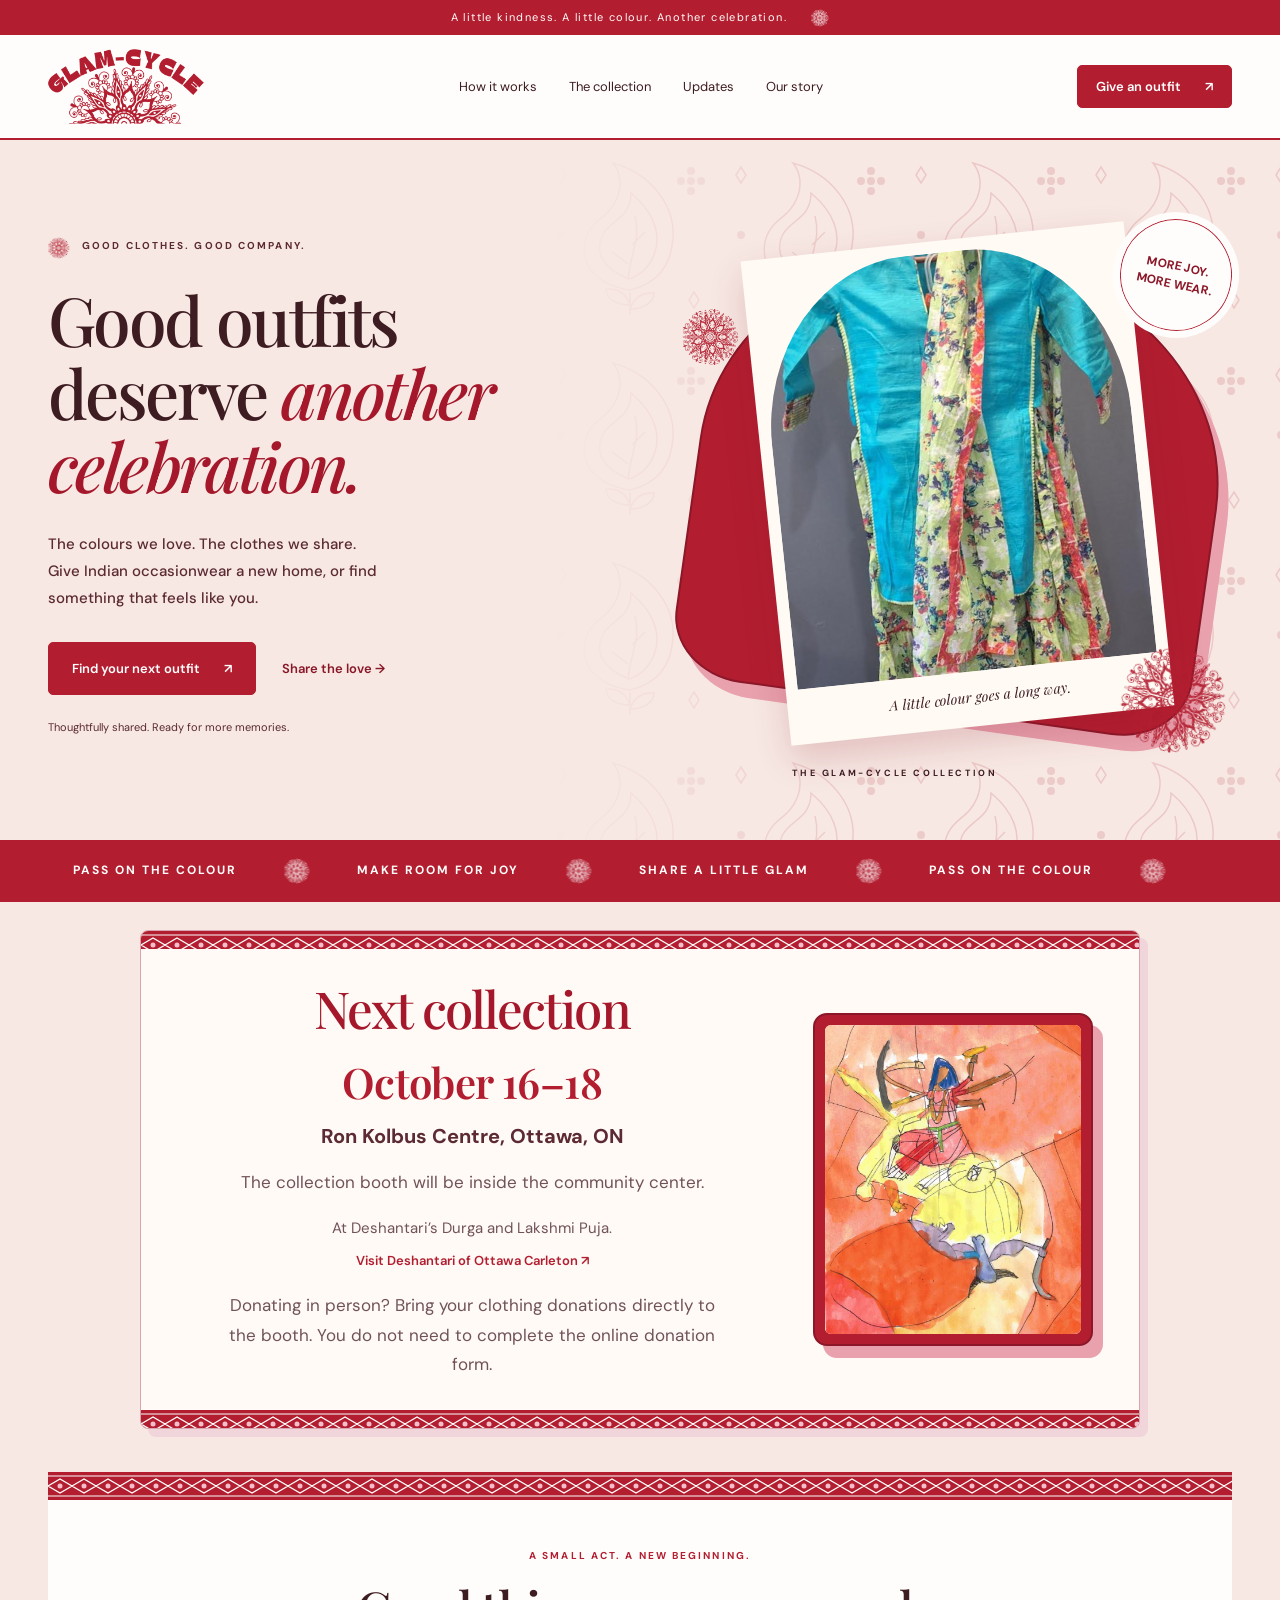
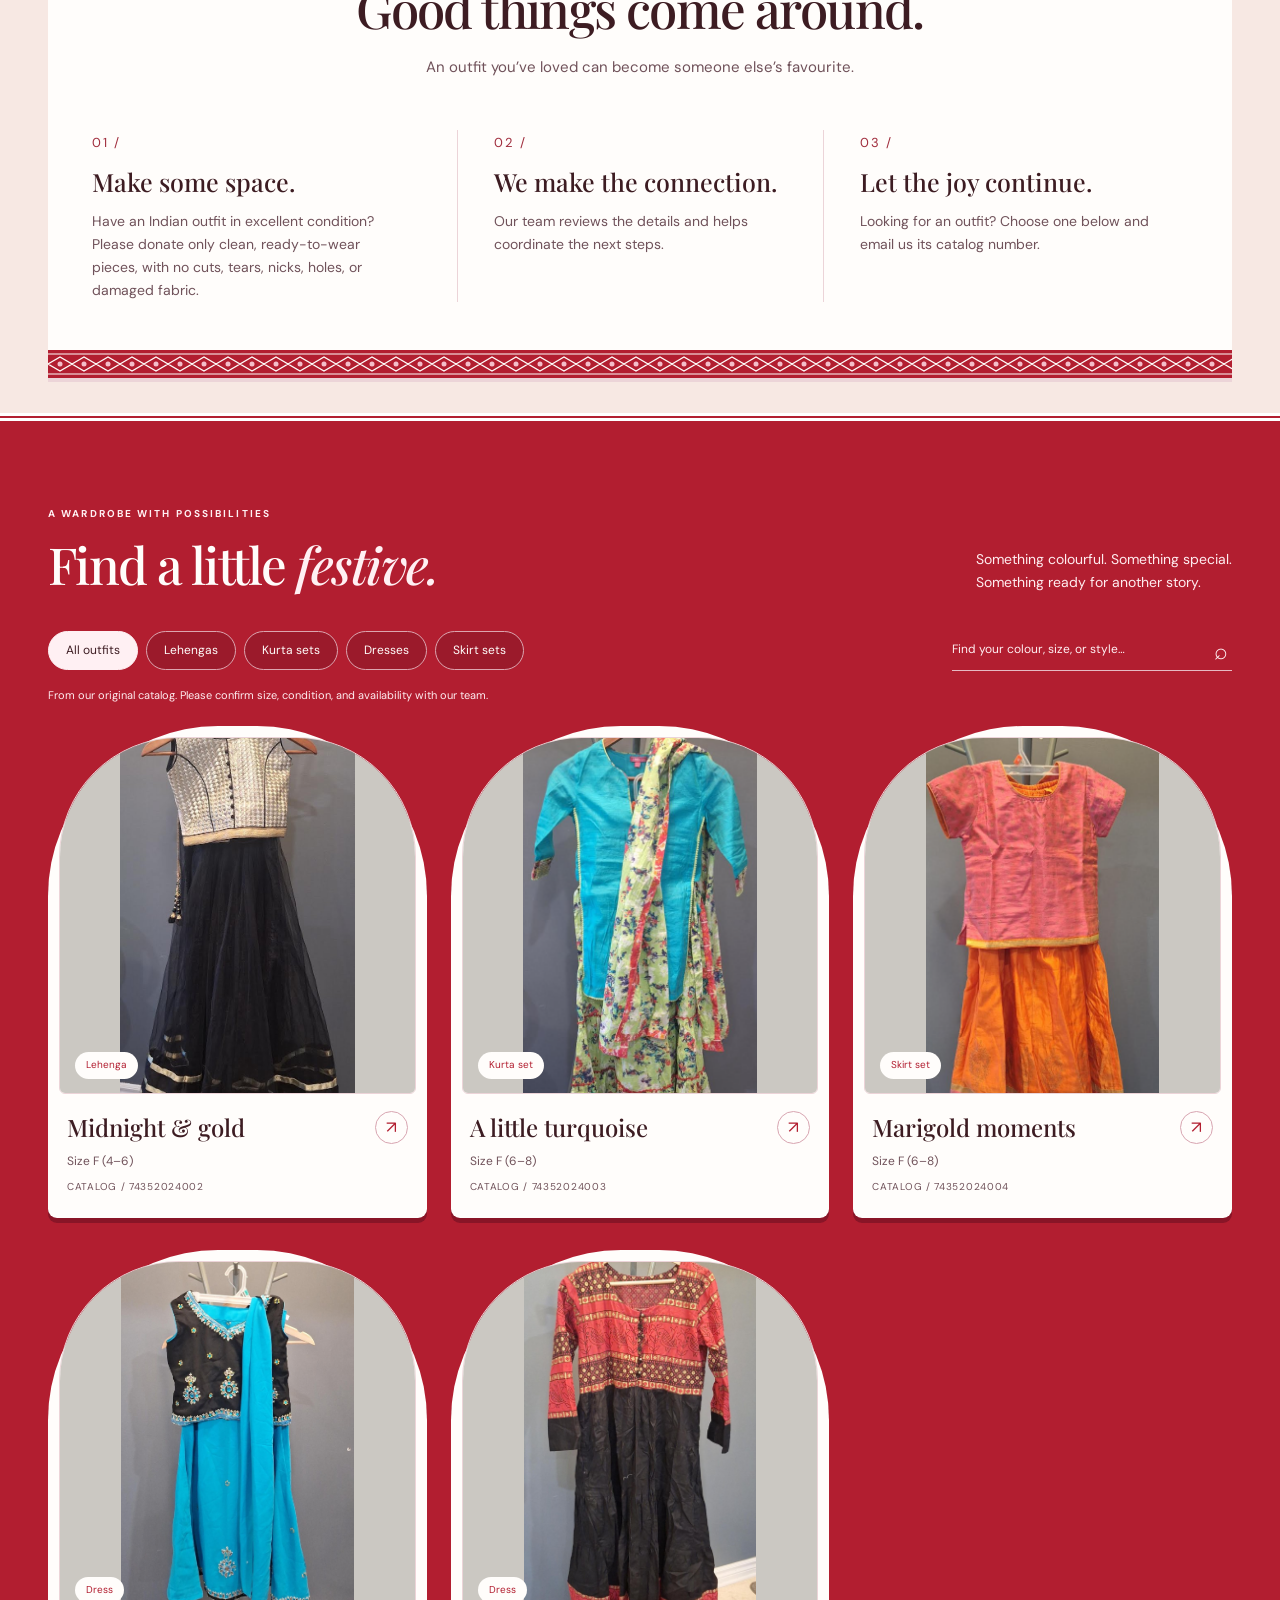
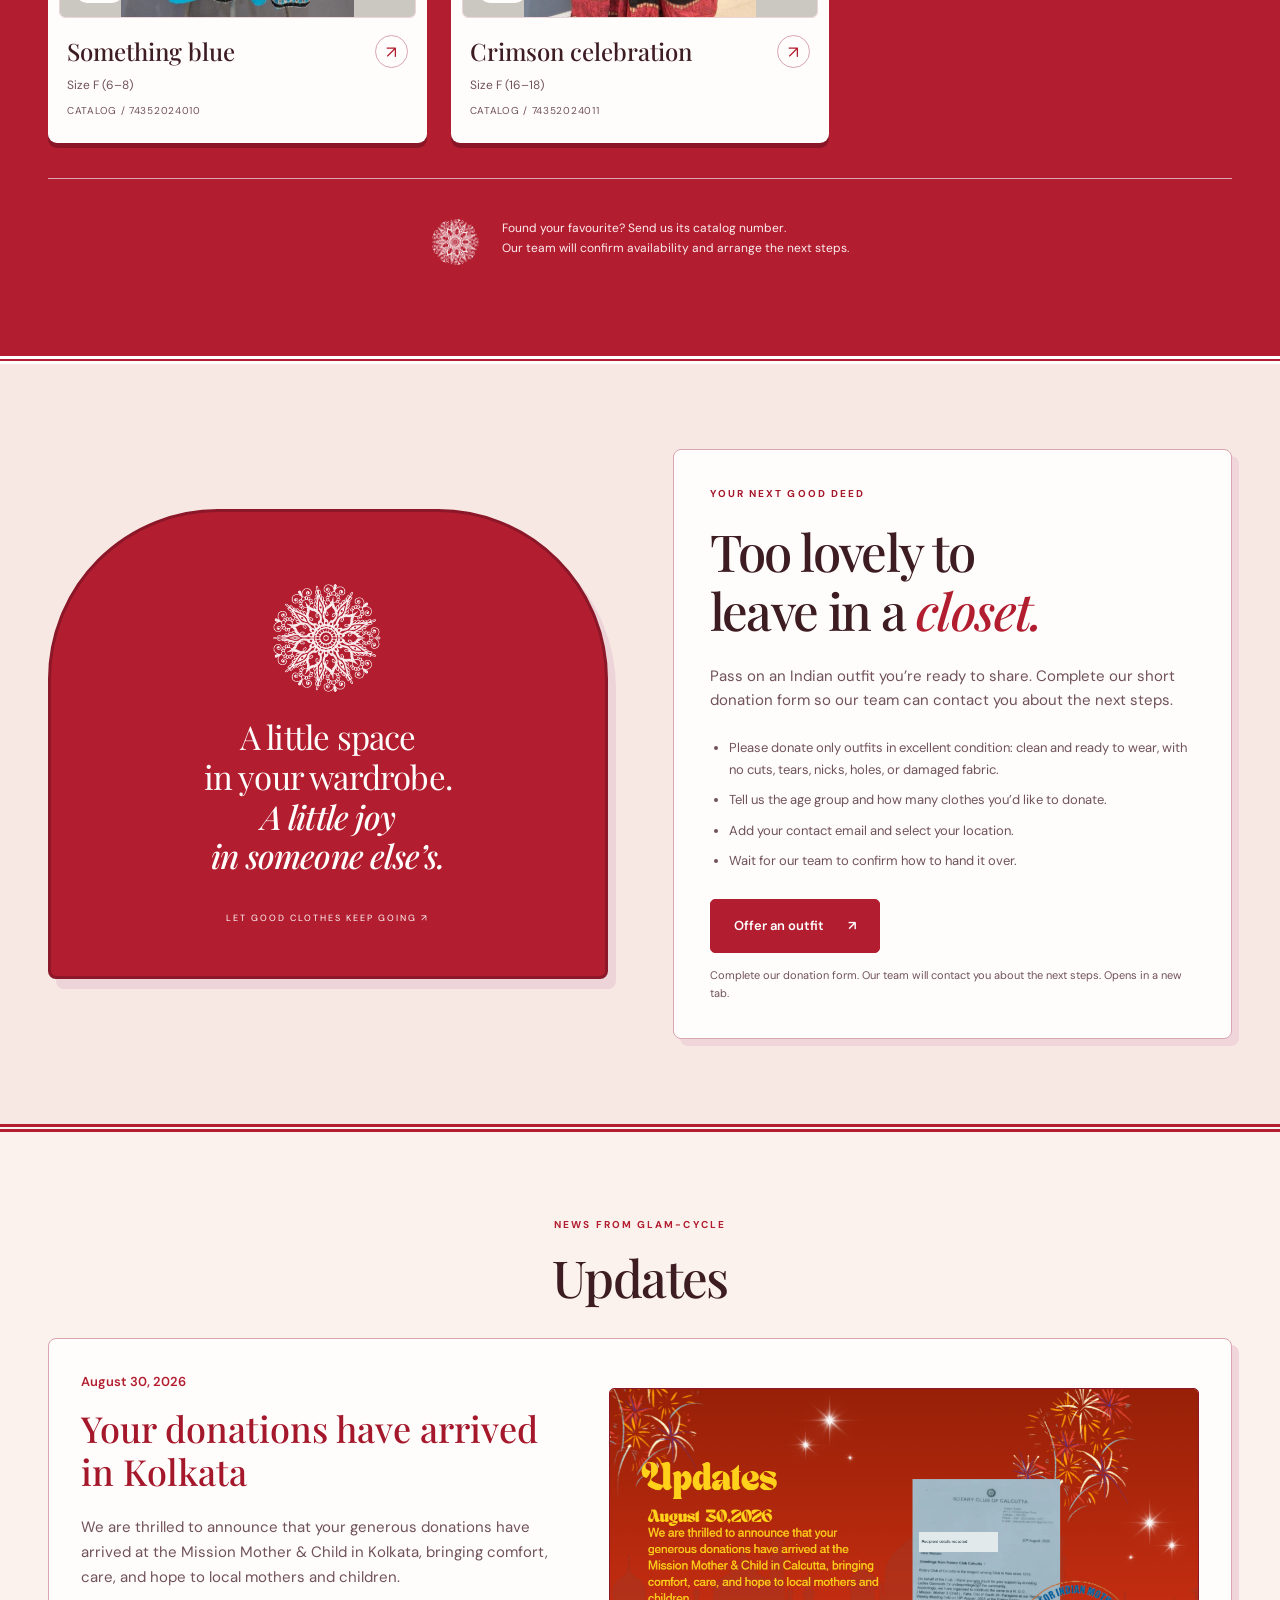
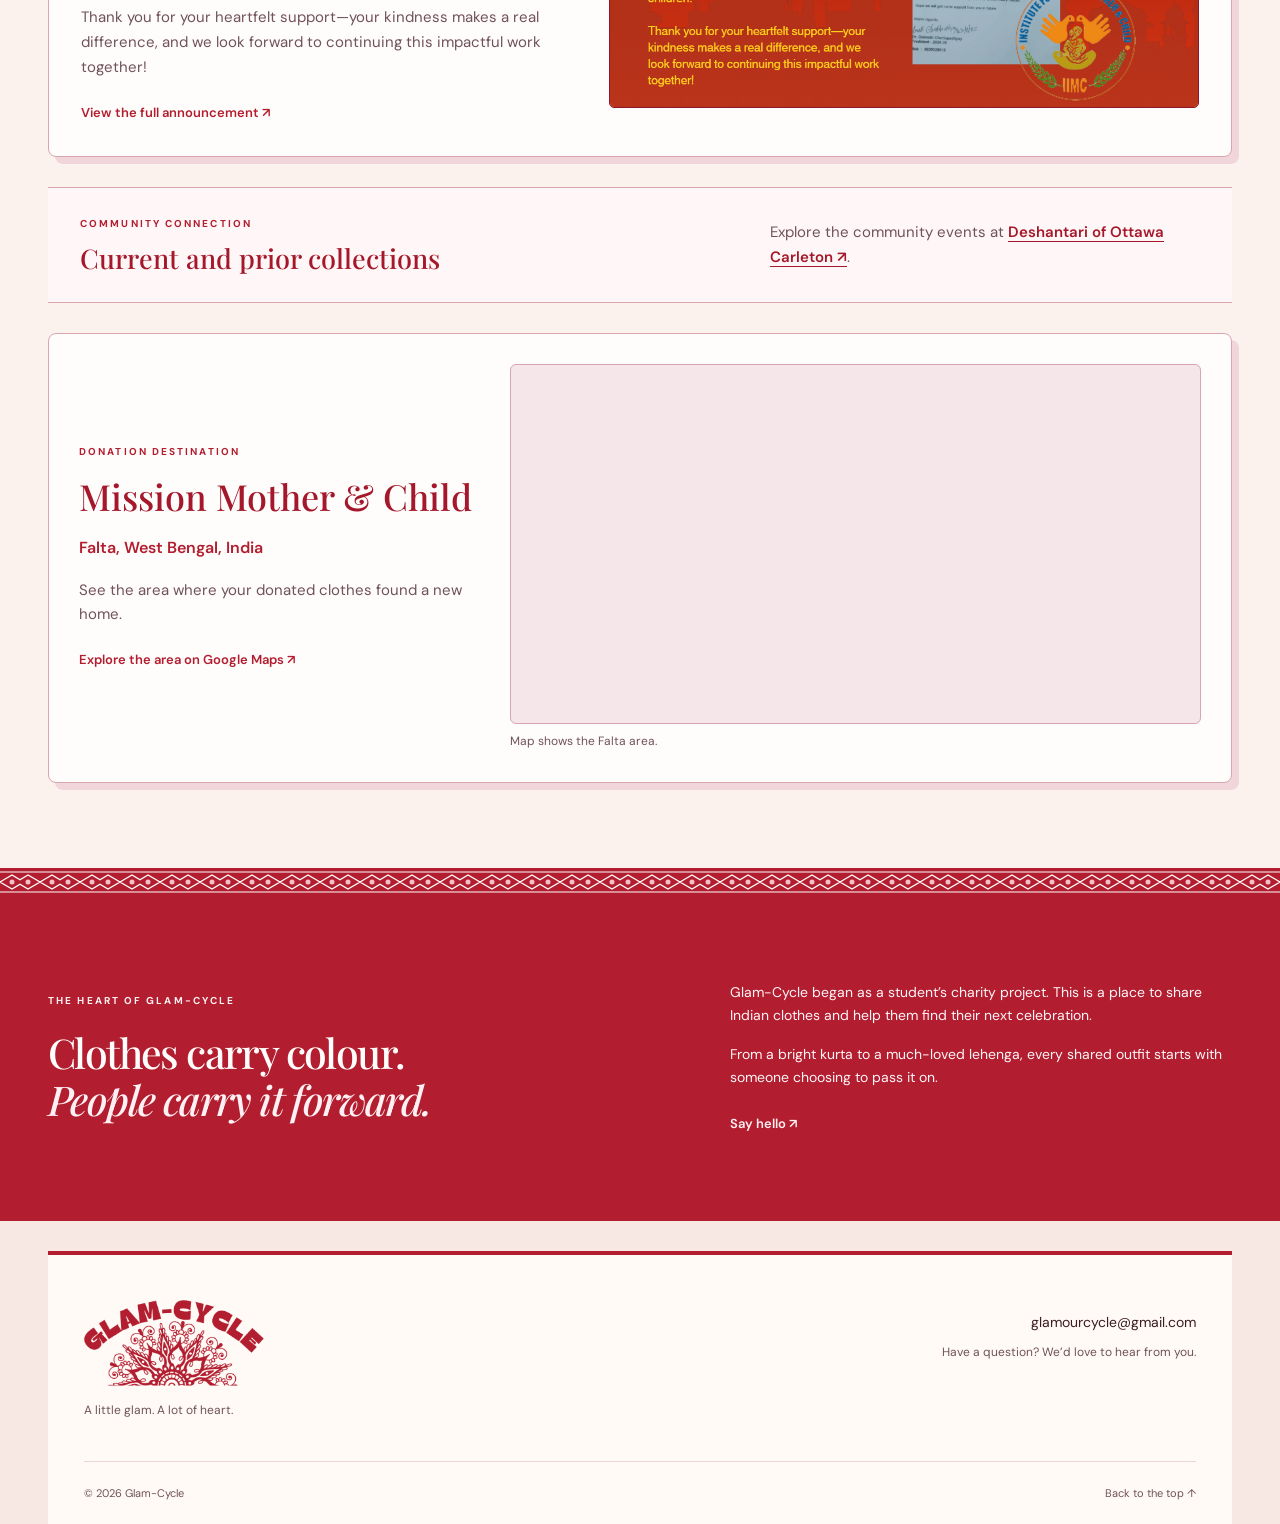
==== commit 1d33a9a0: "Redact recipient details and clarify donation condition requirements" ====
--- a/index.html
+++ b/index.html
@@ -40,9 +40,9 @@
 </div>
 </section>
 <!-- End next-collection event block -->
-<section class="how wrap section" id="how"><div class="section-heading"><p class="eyebrow">A SMALL ACT. A NEW BEGINNING.</p><h2>Good things come around.</h2><p>An outfit you’ve loved can become someone else’s favourite.</p></div><div class="steps"><article><span class="step-number">01 /</span><h3>Make some space.</h3><p>Have an Indian outfit you’re ready to share? Send us a photo and a few details.</p></article><article><span class="step-number">02 /</span><h3>We make the connection.</h3><p>Our team reviews the details and helps coordinate the next steps.</p></article><article><span class="step-number">03 /</span><h3>Let the joy continue.</h3><p>Looking for an outfit? Choose one below and email us its catalog number.</p></article></div></section>
+<section class="how wrap section" id="how"><div class="section-heading"><p class="eyebrow">A SMALL ACT. A NEW BEGINNING.</p><h2>Good things come around.</h2><p>An outfit you’ve loved can become someone else’s favourite.</p></div><div class="steps"><article><span class="step-number">01 /</span><h3>Make some space.</h3><p>Have an Indian outfit in excellent condition? Please donate only clean, ready-to-wear pieces, with no cuts, tears, nicks, holes, or damaged fabric.</p></article><article><span class="step-number">02 /</span><h3>We make the connection.</h3><p>Our team reviews the details and helps coordinate the next steps.</p></article><article><span class="step-number">03 /</span><h3>Let the joy continue.</h3><p>Looking for an outfit? Choose one below and email us its catalog number.</p></article></div></section>
 <section class="collection section" id="collection"><div class="wrap"><div class="collection-heading"><div><p class="eyebrow">A WARDROBE WITH POSSIBILITIES</p><h2>Find a little <em>festive.</em></h2></div><p>Something colourful. Something special.<br>Something ready for another story.</p></div><div class="catalog-toolbar"><div class="filters" role="group" aria-label="Filter outfits by category"><button type="button" class="filter active" data-category="All" aria-pressed="true">All outfits</button><button type="button" class="filter" data-category="Lehenga" aria-pressed="false">Lehengas</button><button type="button" class="filter" data-category="Kurta set" aria-pressed="false">Kurta sets</button><button type="button" class="filter" data-category="Dress" aria-pressed="false">Dresses</button><button type="button" class="filter" data-category="Skirt set" aria-pressed="false">Skirt sets</button></div><label class="search"><span class="sr-only">Search outfits, sizes, or catalog numbers</span><input id="search" type="search" placeholder="Find your colour, size, or style…"><span aria-hidden="true">⌕</span></label></div><p id="catalog-note" class="catalog-note">From our original catalog. Please confirm size, condition, and availability with our team.</p><p class="sr-only" id="results-count" role="status" aria-live="polite"></p><div class="outfit-grid" id="outfit-grid"><p>Loading the collection…</p></div><noscript><p>Enable JavaScript to browse the collection, or <a href="https://www.glamourcycle.com/receive">view the original catalog</a>.</p></noscript><div class="collection-footer"><span aria-hidden="true"><img class="brand-emblem" src="assets/glam-cycle-emblem.svg" alt="" width="412" height="412"></span><p>Found your favourite? Send us its catalog number.<br>Our team will confirm availability and arrange the next steps.</p></div></div></section>
-<section class="donate wrap section" id="donate"><div class="donate-art" aria-hidden="true"><div class="petal"><img class="brand-emblem" src="assets/glam-cycle-emblem.svg" alt="" width="412" height="412"></div><p>A little space<br>in your wardrobe.<br><em>A little joy<br>in someone else’s.</em></p><span>LET GOOD CLOTHES KEEP GOING ↗</span></div><div class="donate-copy"><p class="eyebrow">YOUR NEXT GOOD DEED</p><h2>Too lovely to<br>leave in a <em>closet.</em></h2><p>Pass on an Indian outfit you’re ready to share. Complete our short donation form so our team can contact you about the next steps.</p><ul class="donate-list"><li>Tell us the age group and how many clothes you’d like to donate.</li><li>Add your contact email and select your location.</li><li>Wait for our team to confirm how to hand it over.</li></ul><a id="donate-link" class="button" href="https://docs.google.com/forms/d/e/1FAIpQLScFDdH6EHXGB9z_9jPnfvEMQGiypii4UZYgQSL2YNX6zsxwdA/viewform" target="_blank" rel="noopener noreferrer">Offer an outfit <span aria-hidden="true">↗</span></a><p class="small" id="donate-help">Complete our donation form. Opens in a new tab.</p></div></section>
+<section class="donate wrap section" id="donate"><div class="donate-art" aria-hidden="true"><div class="petal"><img class="brand-emblem" src="assets/glam-cycle-emblem.svg" alt="" width="412" height="412"></div><p>A little space<br>in your wardrobe.<br><em>A little joy<br>in someone else’s.</em></p><span>LET GOOD CLOTHES KEEP GOING ↗</span></div><div class="donate-copy"><p class="eyebrow">YOUR NEXT GOOD DEED</p><h2>Too lovely to<br>leave in a <em>closet.</em></h2><p>Pass on an Indian outfit you’re ready to share. Complete our short donation form so our team can contact you about the next steps.</p><ul class="donate-list"><li>Please donate only outfits in excellent condition: clean and ready to wear, with no cuts, tears, nicks, holes, or damaged fabric.</li><li>Tell us the age group and how many clothes you’d like to donate.</li><li>Add your contact email and select your location.</li><li>Wait for our team to confirm how to hand it over.</li></ul><a id="donate-link" class="button" href="https://docs.google.com/forms/d/e/1FAIpQLScFDdH6EHXGB9z_9jPnfvEMQGiypii4UZYgQSL2YNX6zsxwdA/viewform" target="_blank" rel="noopener noreferrer">Offer an outfit <span aria-hidden="true">↗</span></a><p class="small" id="donate-help">Complete our donation form. Opens in a new tab.</p></div></section>
 <section class="updates section" id="updates" aria-labelledby="updates-heading">
 <div class="wrap">
 <div class="section-heading"><p class="eyebrow">NEWS FROM GLAM-CYCLE</p><h2 id="updates-heading">Updates</h2></div>
@@ -52,9 +52,9 @@
 <h3 id="update-arrival-title">Your donations have arrived in Kolkata</h3>
 <p>We are thrilled to announce that your generous donations have arrived at the Mission Mother &amp; Child in Kolkata, bringing comfort, care, and hope to local mothers and children.</p>
 <p>Thank you for your heartfelt support—your kindness makes a real difference, and we look forward to continuing this impactful work together!</p>
-<a class="text-link" href="assets/donation-update-2026-08-30.png" target="_blank" rel="noopener noreferrer">View the full announcement <span aria-hidden="true">↗</span><span class="sr-only"> (opens in a new tab)</span></a>
+<a class="text-link" href="assets/donation-update-2026-08-30-redacted.png" target="_blank" rel="noopener noreferrer">View the full announcement <span aria-hidden="true">↗</span><span class="sr-only"> (opens in a new tab)</span></a>
 </div>
-<figure class="update-image"><a href="assets/donation-update-2026-08-30.png" target="_blank" rel="noopener noreferrer" aria-label="Open the full donation announcement image in a new tab"><img src="assets/donation-update-2026-08-30.png" alt="Glam-Cycle donation update with a Rotary Club of Calcutta letter and the Institute for Indian Mother &amp; Child emblem." width="1038" height="562" loading="lazy"></a></figure>
+<figure class="update-image"><a href="assets/donation-update-2026-08-30-redacted.png" target="_blank" rel="noopener noreferrer" aria-label="Open the full donation announcement image in a new tab"><img src="assets/donation-update-2026-08-30-redacted.png" alt="Glam-Cycle donation update with a Rotary Club of Calcutta letter and the Institute for Indian Mother &amp; Child emblem." width="1038" height="562" loading="lazy"></a></figure>
 </article>
 <aside class="community-collections" aria-labelledby="community-collections-heading"><div><p class="eyebrow">COMMUNITY CONNECTION</p><h3 id="community-collections-heading">Current and prior collections</h3></div><p>Explore the community events at <a href="https://www.deshantari.org/" target="_blank" rel="noopener noreferrer">Deshantari of Ottawa Carleton <span aria-hidden="true">↗</span><span class="sr-only"> (opens in a new tab)</span></a>.</p></aside>
 <article class="destination-card" aria-labelledby="destination-heading">
